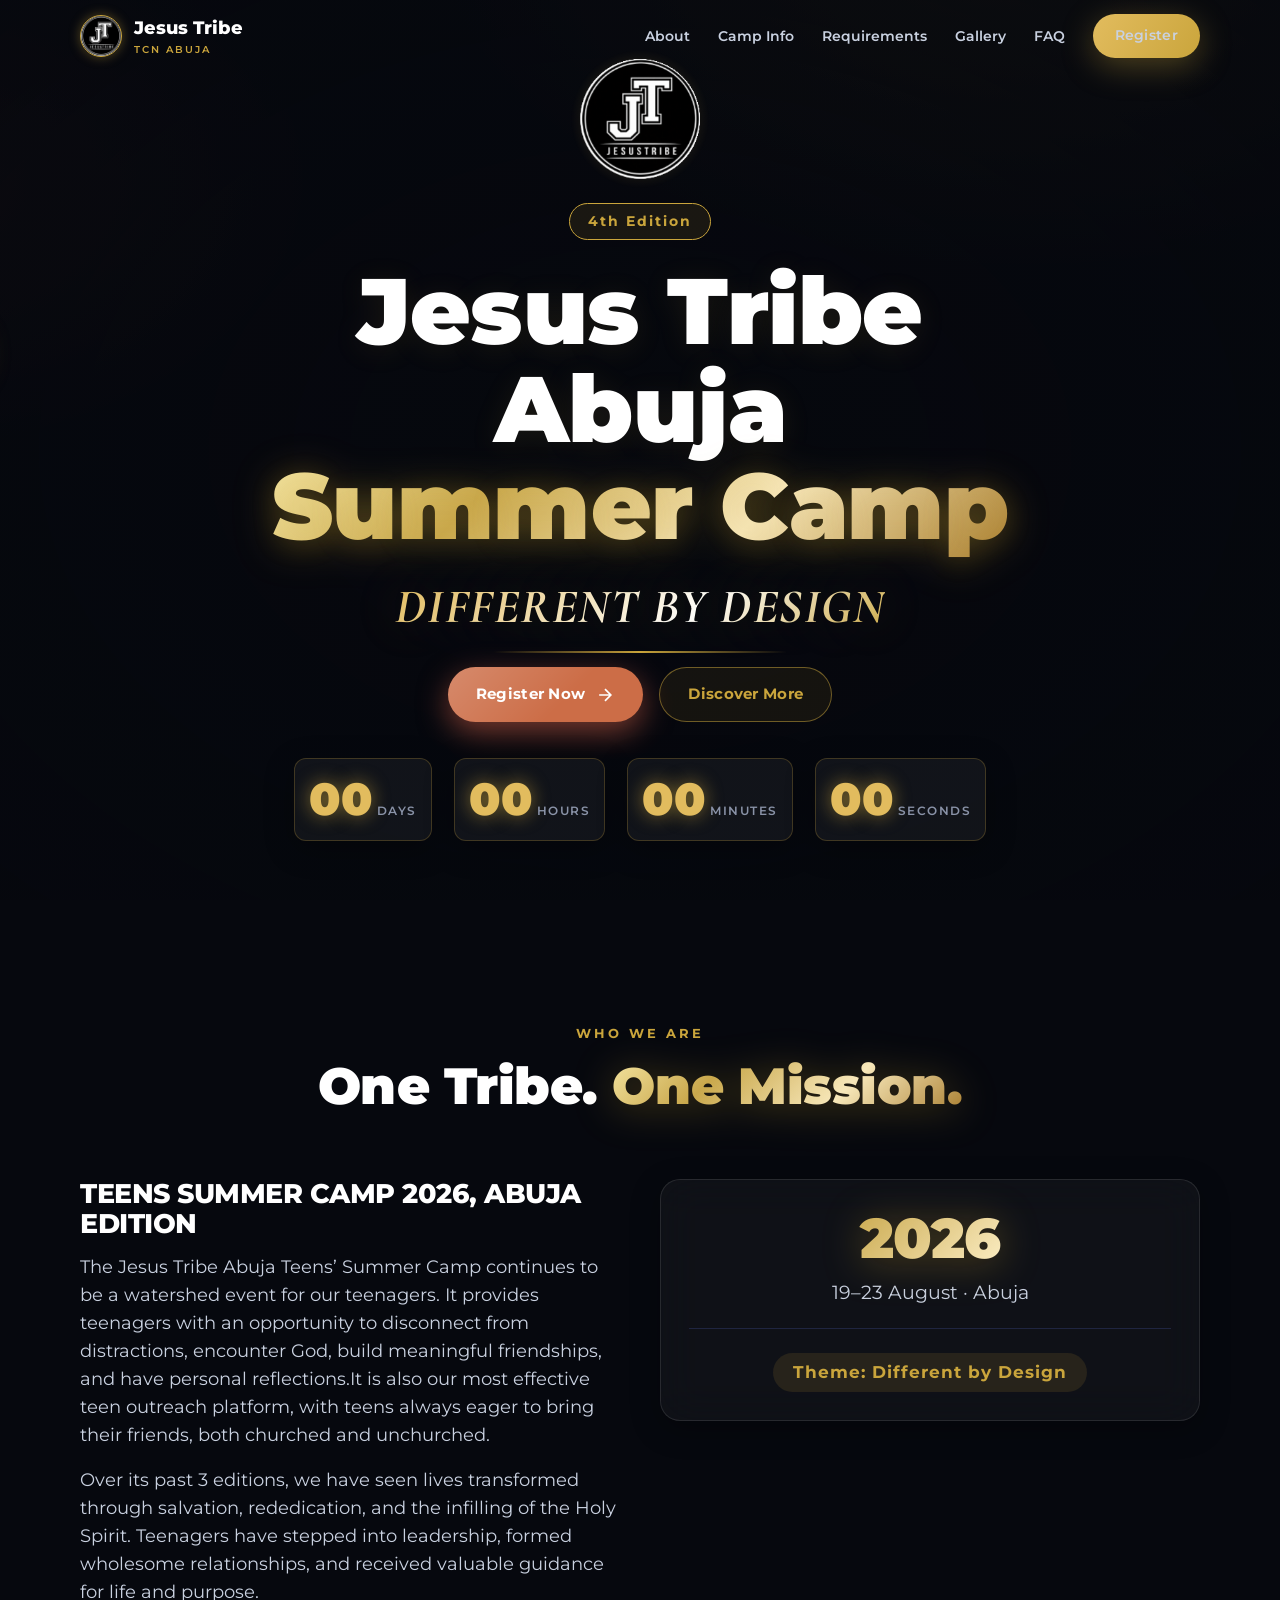
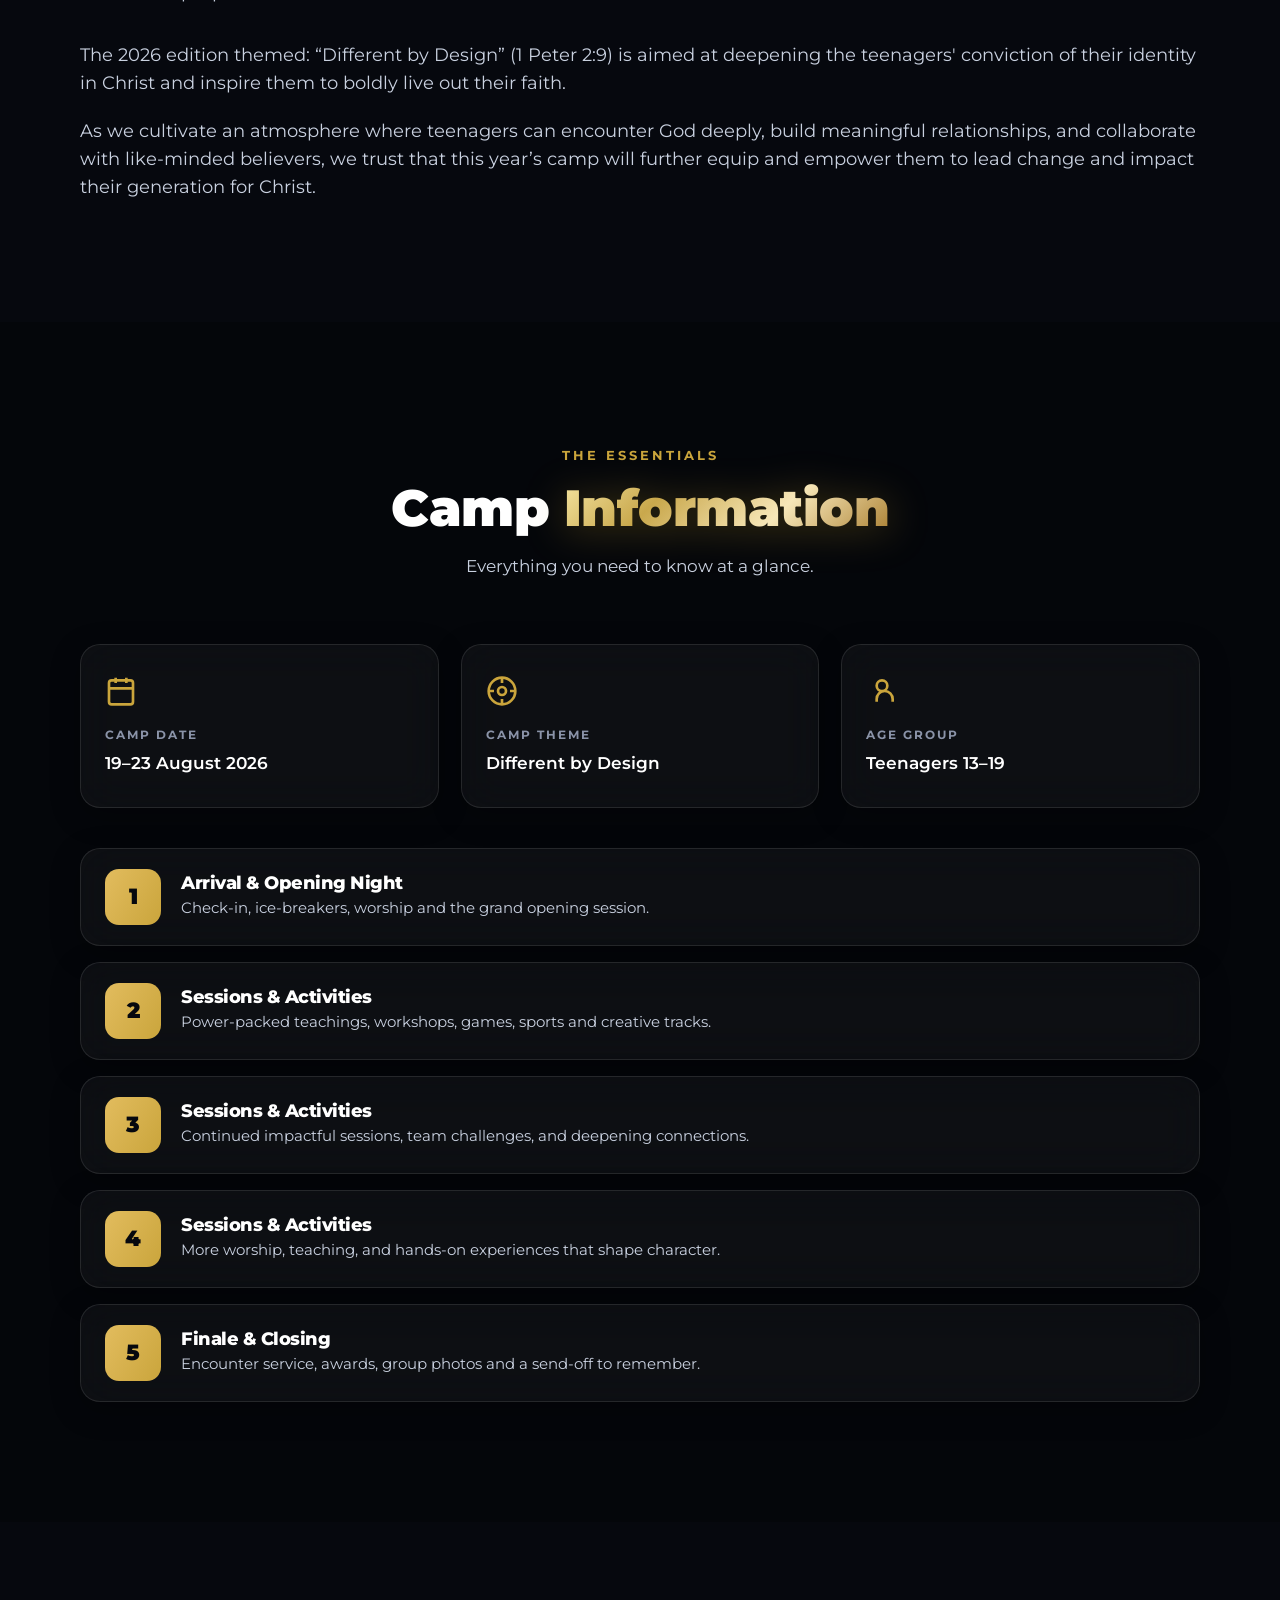
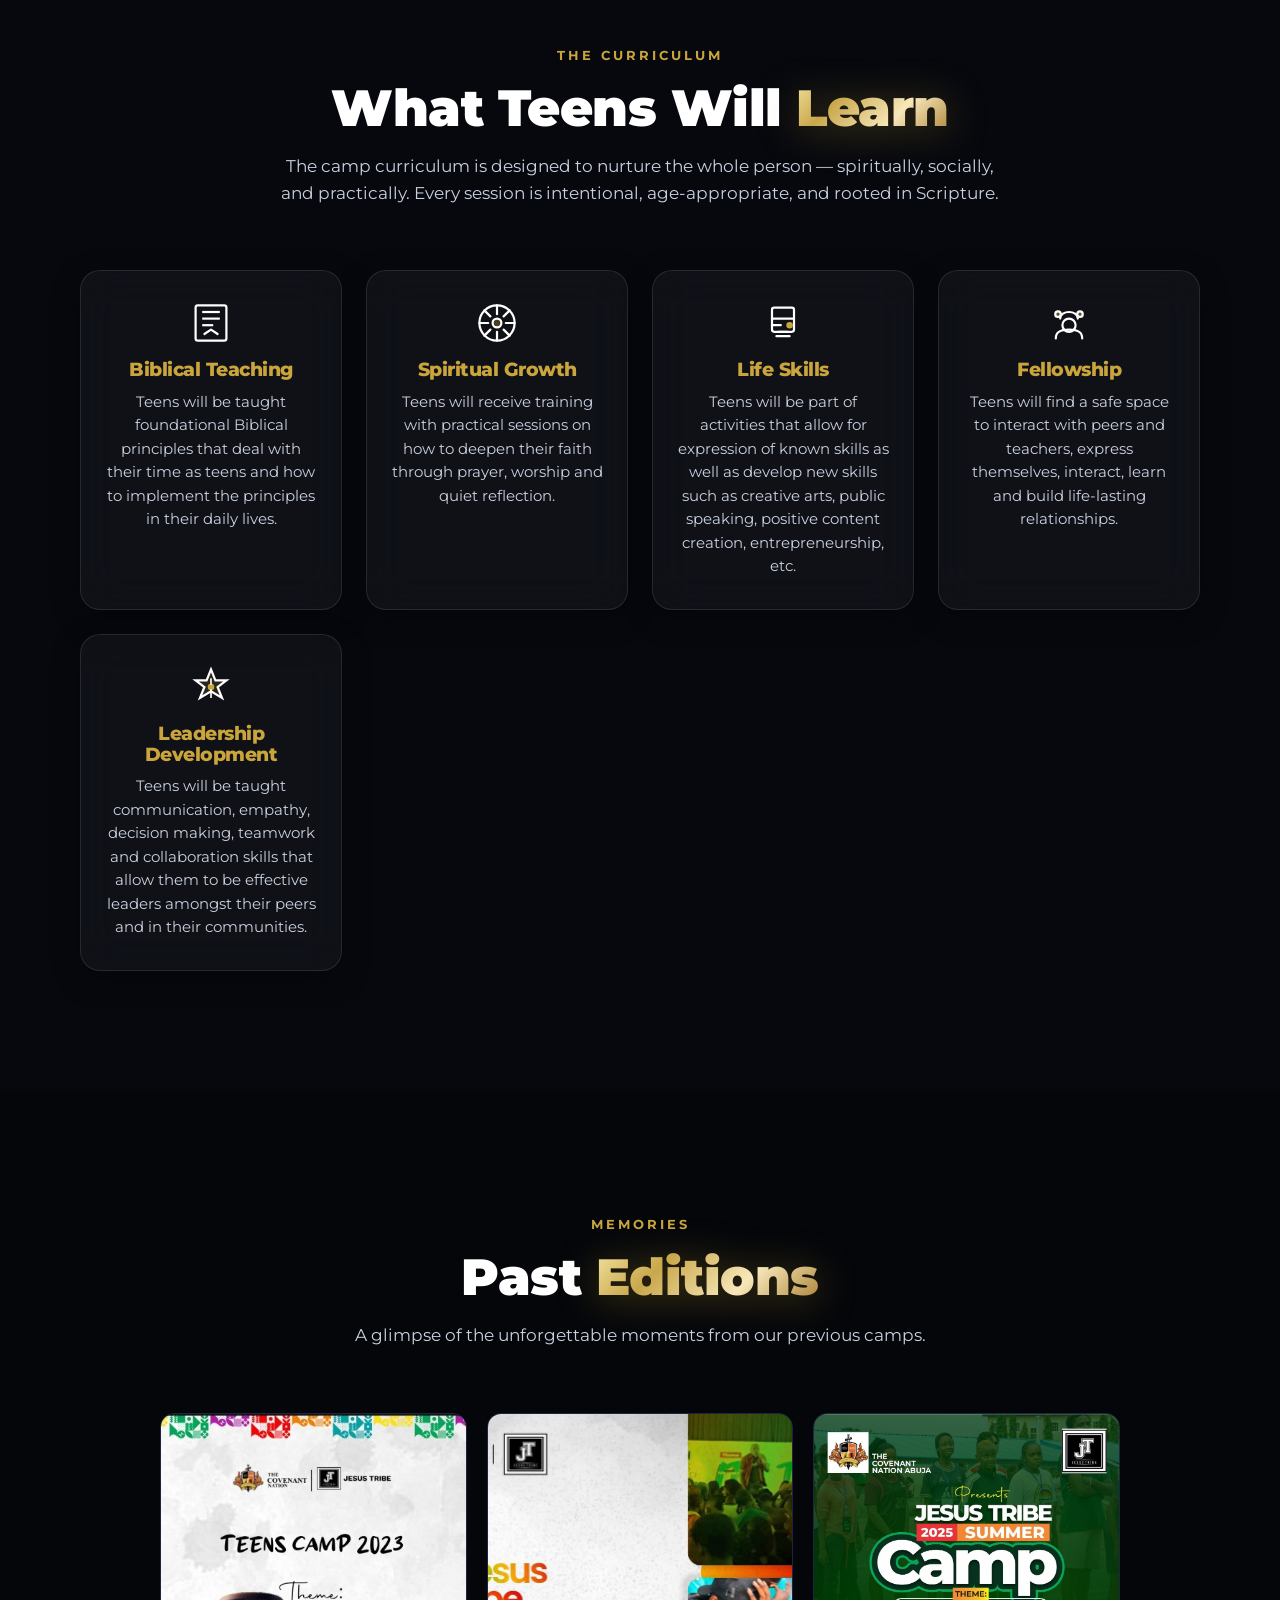
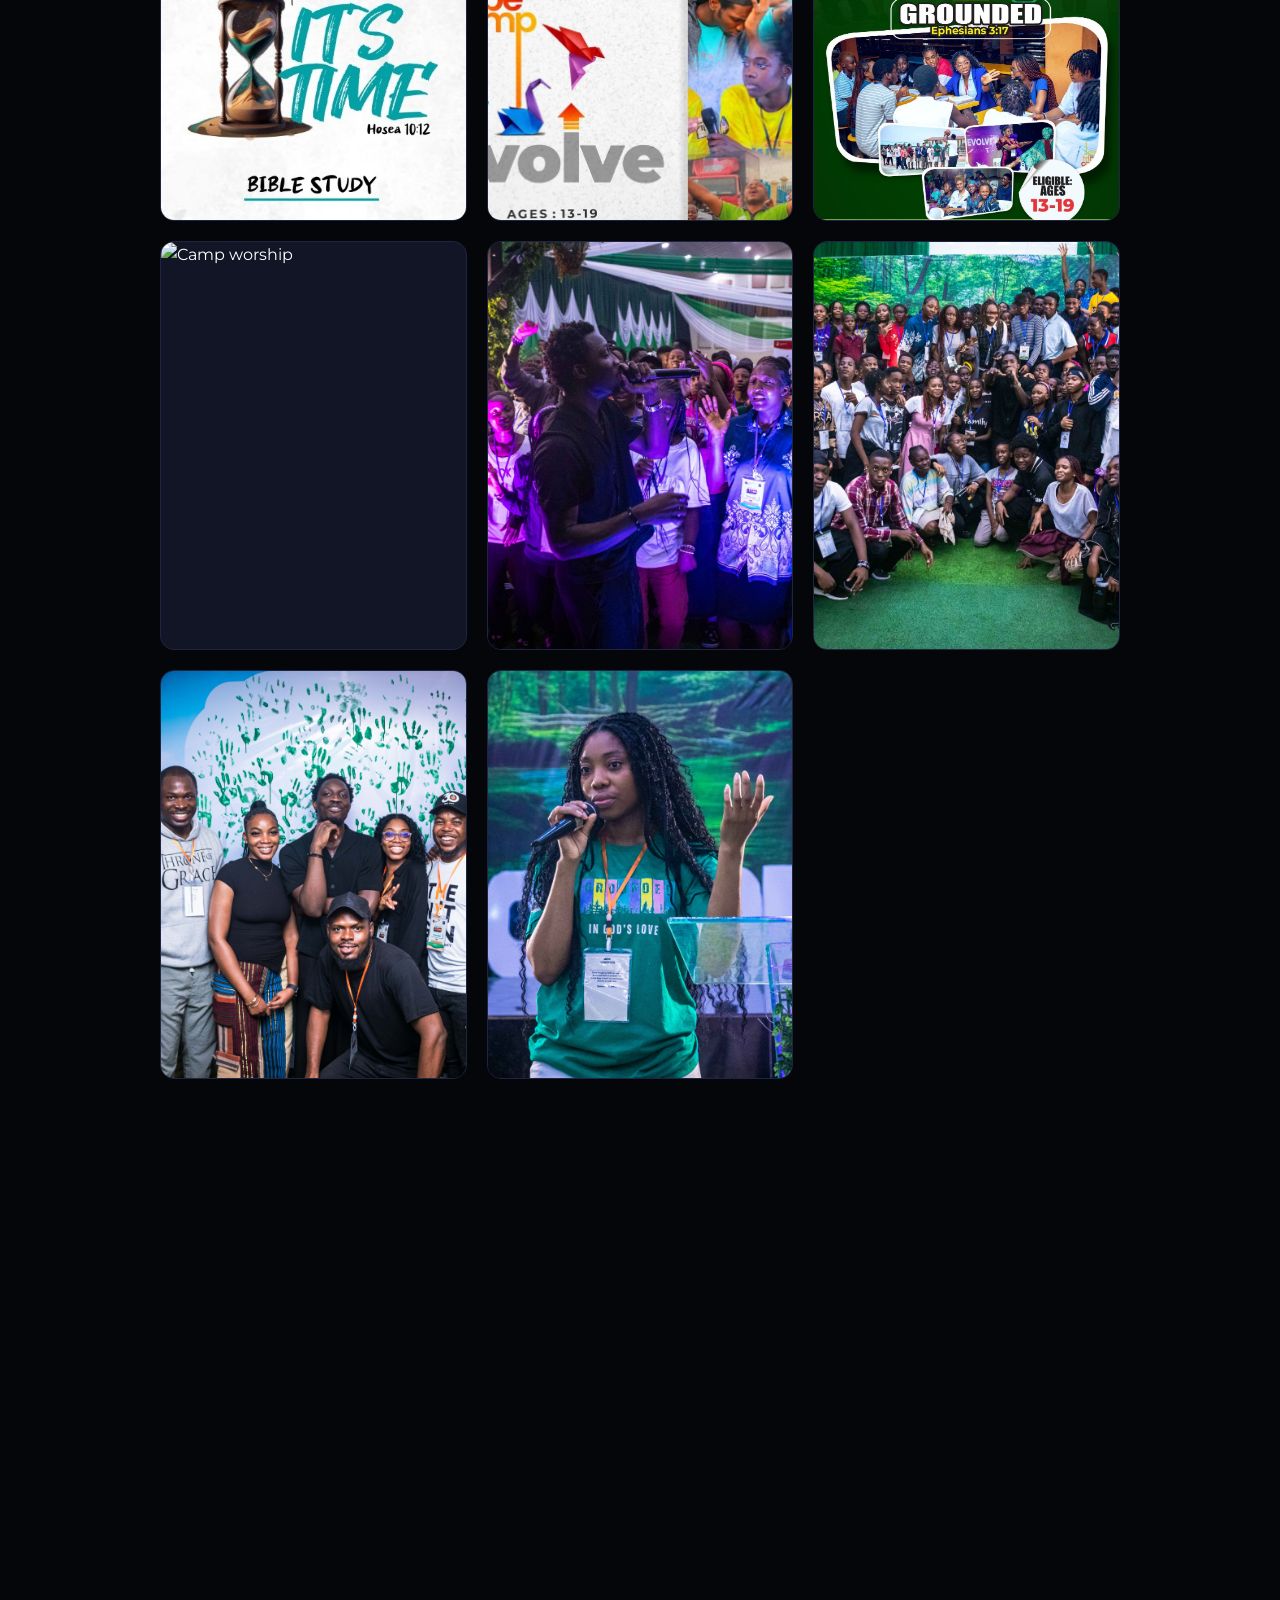
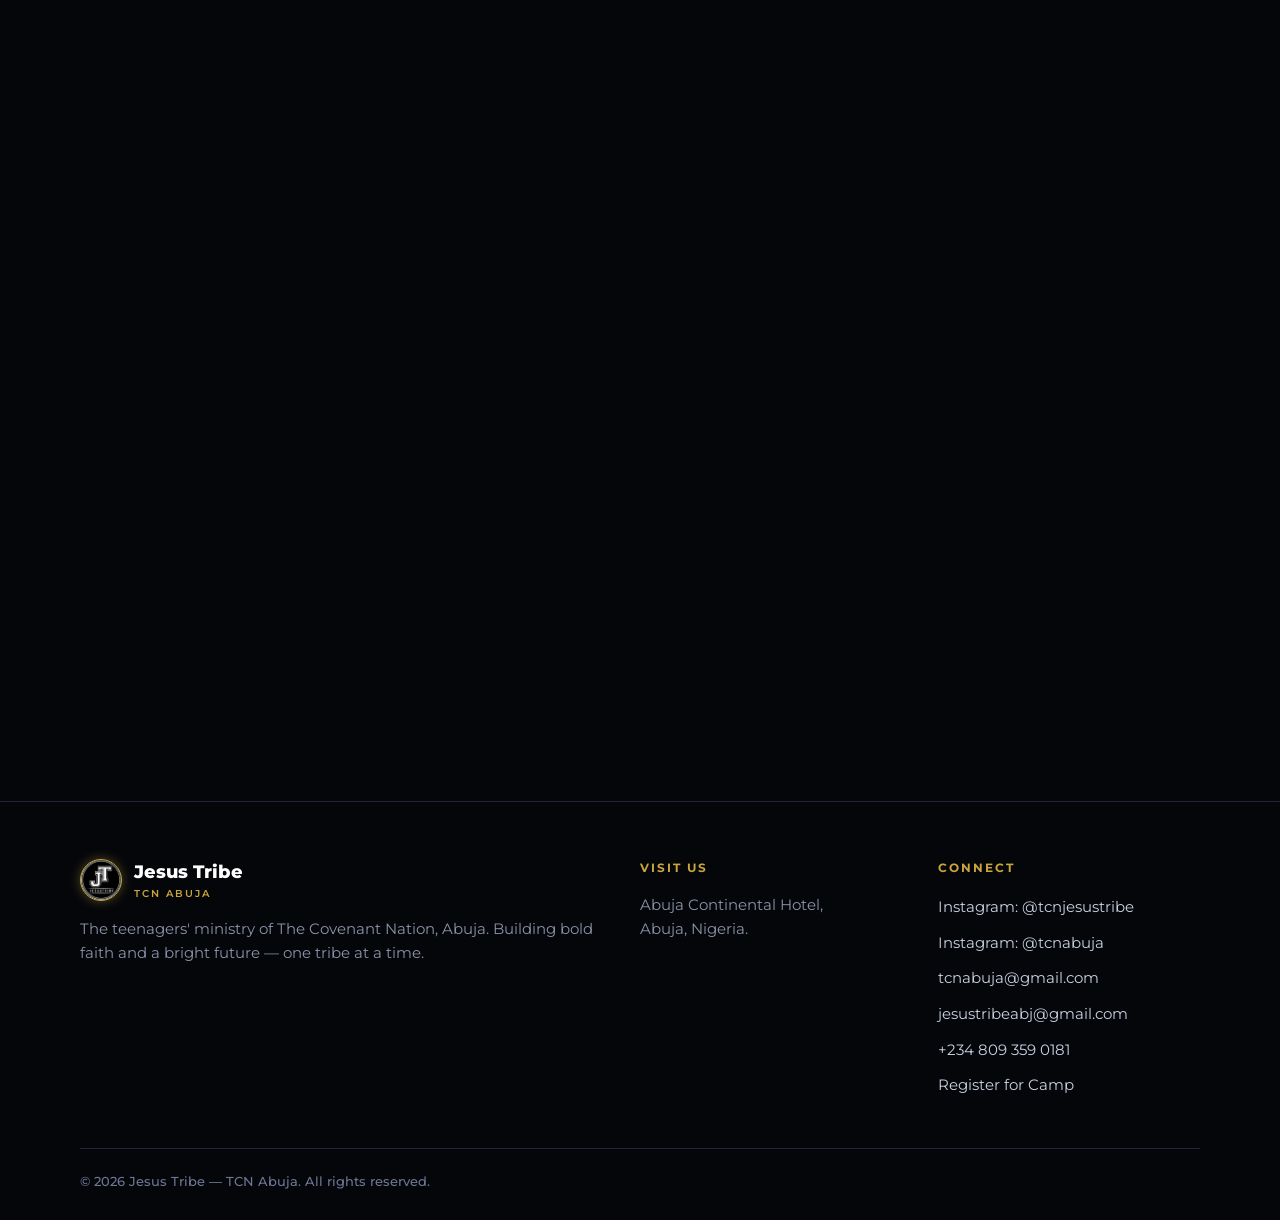
==== index.html @ 0341a4de "Update index.html" ====
<!DOCTYPE html>
<html lang="en">
<head>
    <meta charset="UTF-8" />
    <meta name="viewport" content="width=device-width, initial-scale=1.0" />
    <title>Jesus Tribe Abuja Summer Camp — 4th Edition | TCN Abuja</title>
    <meta name="description" content="The official teenagers' camp of The Covenant Nation (TCN) Abuja. 5 days. One Tribe. A lifetime of encounter. Register now!" />

    <meta property="og:title" content="Jesus Tribe Abuja Summer Camp — 4th Edition" />
    <meta property="og:description" content="The official teenagers' camp of TCN Abuja. Register now!" />
    <meta property="og:type" content="website" />
    
    <meta property="og:url" content="https://pixelnestudio25.github.io/JT-portal-regen/" />
    <meta property="og:image" content="jt.png" />
    <meta property="og:image:width" content="1200" />
    <meta property="og:image:height" content="1200" />
    <meta property="og:site_name" content="Jesus Tribe Camp — TCN Abuja" />

    <!-- Twitter Card (X/Twitter) -->
    <meta name="twitter:card" content="summary_large_image" />
    <meta name="twitter:title" content="Gallery — Jesus Tribe Abuja Summer Camp" />
    <meta name="twitter:description" content="Explore photo memories from Jesus Tribe Abuja Summer Camp — It's Time (2023), Evolve (2024), and Grounded (2025)." />
    <meta name="twitter:image" content="jt.png" />


    <!-- Favicon (JT monogram) -->
    <link rel="apple-touch-icon" sizes="180x180" href="icon.png">
    <link rel="icon" type="image/png" sizes="32x32" href="favicon-32x32.png">
    <link rel="icon" type="image/png" sizes="16x16" href="favicon-16x16.png">
    <link rel="manifest" href="site.webmanifest">  

    <link rel="preconnect" href="https://fonts.googleapis.com" />
    <link rel="preconnect" href="https://fonts.gstatic.com" crossorigin />
    <link href="https://fonts.googleapis.com/css2?family=Montserrat:wght@300;400;500;600;700;800;900&display=swap" rel="stylesheet" />
    <link href="https://fonts.googleapis.com/css2?family=Playfair+Display:ital,wght@0,700;0,900;1,700&display=swap" rel="stylesheet" />
    <link href="https://fonts.googleapis.com/css2?family=Cormorant+Garamond:ital,wght@0,500;0,600;0,700;1,700&display=swap" rel="stylesheet" />
    <link rel="stylesheet" href="style.css" />
    <script src="https://cdn.jsdelivr.net/npm/typed.js@2.0.12"></script>
</head>
<body class="preload">

    <div class="intro-overlay" id="introOverlay">
        <div class="intro-logo">
            <svg viewBox="0 0 140 140" class="intro-logo-svg">
                <circle cx="70" cy="70" r="66" fill="none" stroke="#CAA53C" stroke-width="4" />
                <text x="50%" y="55%" dominant-baseline="middle" text-anchor="middle"
                font-family="'Montserrat', sans-serif" font-weight="800" font-size="62" fill="#CAA53C">JT</text>
            </svg>
            <div class="intro-tagline-wrapper">
              <div class="intro-tagline-track">
                <p class="intro-tagline" id="introTagline"></p>
              </div>
            </div>
        </div>
    </div>

    <!-- ======== MOBILE MENU OVERLAY (slides from left) ======== -->
    <div class="mobile-menu-overlay" id="mobileMenuOverlay"></div>
    <nav class="mobile-menu" id="mobileMenu">
        <div class="mobile-menu-inner">
            <button class="mobile-close" id="mobileClose" aria-label="Close menu">
                <svg viewBox="0 0 24 24" width="28" height="28"><path d="M18 6L6 18M6 6l12 12" stroke="currentColor" stroke-width="2"/></svg>
            </button>
            <ul class="mobile-nav-links">
                <li><a href="#about">About</a></li>
                <li><a href="#info">Camp Info</a></li>
                <li><a href="requirements.html">Requirements</a></li>
                <li><a href="#gallery">Gallery</a></li>
                <li><a href="#faq">FAQ</a></li>
                <li><a href="https://docs.google.com/forms/d/1kpnIahSj8LwPsCqpc6NtySA5wL6x3ZLZyK99R5Oj99w/viewform?edit_requested=true" target="_blank" rel="noopener" class="btn btn-gold mobile-register-btn">Register Now</a></li>
            </ul>
        </div>
    </nav>

    <!-- ======== NAVBAR ======== -->
    <nav class="nav" id="nav">
        <div class="container nav-inner">
            <a href="#hero" class="nav-brand">
                <span class="nav-logo">
                  <img src="jt__icon.png" alt="Jesus Tribe" style="width:100%; height:100%; object-fit:contain;" onerror="this.style.display='none'; this.parentNode.innerHTML='<span class=\'logo-fallback\'>JT</span>';" />
                  <span class="logo-fallback" style="display:none;">JT</span>
                </span>
                <span class="nav-brand-text">
                    Jesus Tribe
                    <small>TCN ABUJA</small>
                </span>
            </a>

            <!-- Desktop links -->
            <ul class="nav-links">
                <li><a href="#about">About</a></li>
                <li><a href="#info">Camp Info</a></li>
                <li><a href="requirements.html">Requirements</a></li>
                <li><a href="#gallery">Gallery</a></li>
                <li><a href="#faq">FAQ</a></li>
                <li><a href="https://docs.google.com/forms/d/1kpnIahSj8LwPsCqpc6NtySA5wL6x3ZLZyK99R5Oj99w/viewform?edit_requested=true" target="_blank" rel="noopener" class="btn btn-gold nav-register">Register</a></li>
            </ul>

            <!-- Mobile hamburger -->
            <button class="nav-toggle" id="navToggle" aria-label="Open menu">
                <svg viewBox="0 0 24 24" width="28" height="28"><path d="M3 12h18M3 6h18M3 18h18" stroke="currentColor" stroke-width="2"/></svg>
            </button>
        </div>
    </nav>

    <!-- ======== HERO ======== -->
    <header class="hero" id="hero">
        <!-- Background image -->
        <div class="hero-bg">
            <img src="IMG_6537.jpg"
            alt="Camp background"
            class="hero-bg-img"
            onerror="this.style.display='none';" />
            <div class="hero-bg-overlay"></div>
        </div>

        <div class="hero-content">
            <div class="hero-logo">
              <img src="jt__icon.png" alt="Jesus Tribe Logo" style="width:100%; height:100%; object-fit:contain;" />
              <div class="hero-logo-glow"></div>
            </div>

            <span class="edition-badge">4th Edition</span>

            <h1>Jesus Tribe Abuja<br /><span class="text-gradient">Summer Camp</span></h1>

            <p class="hero-theme">Different by Design</p>

            <div class="hero-actions">
                <a href="https://docs.google.com/forms/d/1kpnIahSj8LwPsCqpc6NtySA5wL6x3ZLZyK99R5Oj99w/viewform?edit_requested=true" target="_blank" rel="noopener" class="btn btn-primary glow-effect">
                    Register Now
                    <svg viewBox="0 0 24 24" width="20" height="20"><path d="M5 12h14M12 5l7 7-7 7" stroke="currentColor" stroke-width="2" fill="none"/></svg>
                </a>
                <a href="#about" class="btn btn-ghost">Discover More</a>
            </div>

            <!-- Countdown with glow -->
            <div class="countdown" id="countdown" aria-label="Countdown to camp">
                <div class="cd-unit glass">
                    <span class="cd-num" id="cd-days">00</span>
                    <span class="cd-label">Days</span>
                </div>
                <div class="cd-unit glass">
                    <span class="cd-num" id="cd-hours">00</span>
                    <span class="cd-label">Hours</span>
                </div>
                <div class="cd-unit glass">
                    <span class="cd-num" id="cd-mins">00</span>
                    <span class="cd-label">Minutes</span>
                </div>
                <div class="cd-unit glass">
                    <span class="cd-num" id="cd-secs">00</span>
                    <span class="cd-label">Seconds</span>
                </div>
            </div>
        </div>
    </header>

    <!-- ======== ABOUT ======== -->
    <section class="section" id="about">
        <div class="container">
            <div class="section-head reveal">
                <span class="eyebrow">Who We Are</span>
                <h2>One Tribe. <span class="text-gradient">One Mission.</span></h2>
            </div>

            <div class="about-grid">
                <div class="about-text reveal">
                    <h3>TEENS SUMMER CAMP 2026, ABUJA EDITION</h3>
                    <p>The Jesus Tribe Abuja Teens’ Summer Camp continues to be a watershed event for our teenagers. It provides teenagers with an opportunity to disconnect from distractions, encounter God, build meaningful friendships, and have personal reflections.It is also our most effective teen outreach platform, with teens always eager to bring their friends, both churched and unchurched.</p>
                    <p>Over its past 3 editions, we have seen lives transformed through salvation, rededication, and the infilling of the Holy Spirit. Teenagers have stepped into leadership, formed wholesome relationships, and received valuable guidance for life and purpose.</p>
                </div>
      
                <div class="about-visual reveal">
                    <div class="glass" style="padding:28px; text-align:center;">
                        <h3 class="text-gradient" style="font-size:3.5rem; font-weight:900">2026</h3>
                        <p style="color:var(--text-soft); font-size:1.2rem; margin-top:8px;">19–23 August · Abuja</p>
                        <div style="margin-top:20px; padding-top:24px; border-top:1px solid var(--line);">
                            <span style="display:inline-block; background:rgba(202,165,60,0.12); color:var(--gold); padding:6px 20px; border-radius:100px; font-weight:700; font-size:1.05rem; letter-spacing:1px;">Theme: Different by Design</span>
                        </div>
                    </div>
                </div>
            </div>
            <div class="about-text2 reveal">
              <p>The  2026 edition themed: “Different by Design” (1 Peter 2:9) is aimed at deepening the teenagers' conviction of their identity in Christ and inspire them to boldly live out their faith.</p>
              <p>As we cultivate an atmosphere where teenagers can encounter God deeply, build meaningful relationships, and collaborate with like-minded believers, we trust that this year’s camp will further equip and empower them to lead change and impact their generation for Christ.</p>
            </div>
        </div>
    </section>

    <!-- ======== CAMP INFO ======== -->
    <section class="section" id="info" style="background:var(--bg-900);">
        <div class="container">
            <div class="section-head reveal">
                <span class="eyebrow">The Essentials</span>
                <h2>Camp <span class="text-gradient">Information</span></h2>
                <p>Everything you need to know at a glance.</p>
            </div>

            <div class="cards-grid">
                <!-- Calendar icon -->
                <div class="info-card glass reveal">
                    <svg viewBox="0 0 24 24" width="32" height="32" stroke="#CAA53C" fill="none"><rect x="3" y="4" width="18" height="18" rx="2" stroke-width="2"/><path d="M3 10h18M8 2v4M16 2v4" stroke-width="2"/></svg>
                    <h4>Camp Date</h4>
                    <p>19–23 August 2026</p>
                </div>
                <!-- Target -->
                <div class="info-card glass reveal">
                    <svg viewBox="0 0 24 24" width="32" height="32" stroke="#CAA53C" fill="none"><circle cx="12" cy="12" r="10" stroke-width="2"/><circle cx="12" cy="12" r="3" stroke-width="2"/><path d="M12 2v4m0 12v4M2 12h4m12 0h4" stroke-width="2"/></svg>
                    <h4>Camp Theme</h4>
                    <p>Different by Design</p>
                </div>
                <!-- Age group -->
                <div class="info-card glass reveal">
                    <svg viewBox="0 0 24 24" width="32" height="32" stroke="#CAA53C" fill="none"><path d="M12 12a4 4 0 100-8 4 4 0 000 8z" stroke-width="2"/><path d="M20 20v-2a6 6 0 00-12 0v2" stroke-width="2"/></svg>
                    <h4>Age Group</h4>
                    <p>Teenagers 13–19</p>
                </div>
            </div>

            <!-- Day schedule -->
            <div class="schedule">
                <div class="sched-day glass reveal">
                    <div class="day-num">1</div>
                    <div class="day-body">
                        <h4>Arrival &amp; Opening Night</h4>
                        <p>Check‑in, ice‑breakers, worship and the grand opening session.</p>
                    </div>
                </div>
                <div class="sched-day glass reveal">
                    <div class="day-num">2</div>
                    <div class="day-body">
                        <h4>Sessions &amp; Activities</h4>
                        <p>Power‑packed teachings, workshops, games, sports and creative tracks.</p>
                    </div>
                </div>
                <div class="sched-day glass reveal">
                    <div class="day-num">3</div>
                    <div class="day-body">
                        <h4>Sessions &amp; Activities</h4>
                        <p>Continued impactful sessions, team challenges, and deepening connections.</p>
                    </div>
                </div>
                <div class="sched-day glass reveal">
                    <div class="day-num">4</div>
                    <div class="day-body">
                        <h4>Sessions &amp; Activities</h4>
                        <p>More worship, teaching, and hands-on experiences that shape character.</p>
                    </div>
                </div>
                <div class="sched-day glass reveal">
                    <div class="day-num">5</div>
                    <div class="day-body">
                        <h4>Finale &amp; Closing</h4>
                        <p>Encounter service, awards, group photos and a send‑off to remember.</p>
                    </div>
                </div>
            </div>
        </div>
    </section>
    <!-- ======== CURRICULUM: WHAT TEENS WILL LEARN ======== -->
    <section class="section" id="curriculum" style="background:var(--bg-deep);">
      <div class="container">
        <div class="section-head reveal">
          <span class="eyebrow">The Curriculum</span>
          <h2>What Teens Will <span class="text-gradient">Learn</span></h2>
          <p>The camp curriculum is designed to nurture the whole person — spiritually, socially, and practically. Every session is intentional, age-appropriate, and rooted in Scripture.</p>
        </div>

        <div class="curriculum-grid" style="display:grid; grid-template-columns:repeat(auto-fit, minmax(210px, 1fr)); gap:24px; margin-top:20px;">
          
          <!-- 1. Biblical Teaching -->
          <div class="glass reveal" style="padding:30px 24px; text-align:center; transition: transform 0.3s ease, box-shadow 0.3s ease;" onmouseenter="this.style.transform='translateY(-8px)'; this.style.boxShadow='0 20px 40px rgba(202,165,60,0.2)';" onmouseleave="this.style.transform='translateY(0)'; this.style.boxShadow='none';">
            <div style="margin-bottom:14px; display:flex; justify-content:center;">
              <svg viewBox="0 0 40 40" width="44" height="44" stroke="#CAA53C" fill="none" stroke-width="2">
                <rect x="6" y="4" width="28" height="32" rx="2" stroke="currentColor"/>
                <line x1="12" y1="10" x2="28" y2="10" stroke="currentColor"/>
                <line x1="12" y1="16" x2="28" y2="16" stroke="currentColor"/>
                <line x1="12" y1="22" x2="22" y2="22" stroke="currentColor"/>
                <path d="M14 30 L20 26 L26 30" stroke="currentColor" stroke-linecap="round" stroke-linejoin="round"/>
              </svg>
            </div>
            <h4 style="font-size:1.2rem; margin-bottom:10px; color:var(--gold);">Biblical Teaching</h4>
            <p style="color:var(--text-soft); font-size:0.92rem; font-weight:400; line-height:1.6;">Teens will be taught foundational Biblical principles that deal with their time as teens and how to implement the principles in their daily lives.</p>
          </div>

          <!-- 2. Spiritual Growth -->
          <div class="glass reveal" style="padding:30px 24px; text-align:center; transition: transform 0.3s ease, box-shadow 0.3s ease;" onmouseenter="this.style.transform='translateY(-8px)'; this.style.boxShadow='0 20px 40px rgba(202,165,60,0.2)';" onmouseleave="this.style.transform='translateY(0)'; this.style.boxShadow='none';">
            <div style="margin-bottom:14px; display:flex; justify-content:center;">
              <svg viewBox="0 0 40 40" width="44" height="44" stroke="#CAA53C" fill="none" stroke-width="2">
                <circle cx="20" cy="20" r="16" stroke="currentColor"/>
                <path d="M20 4 L20 12" stroke="currentColor" stroke-linecap="round"/>
                <path d="M20 28 L20 36" stroke="currentColor" stroke-linecap="round"/>
                <path d="M4 20 L12 20" stroke="currentColor" stroke-linecap="round"/>
                <path d="M28 20 L36 20" stroke="currentColor" stroke-linecap="round"/>
                <path d="M8.5 8.5 L14 14" stroke="currentColor" stroke-linecap="round"/>
                <path d="M26 26 L31.5 31.5" stroke="currentColor" stroke-linecap="round"/>
                <path d="M8.5 31.5 L14 26" stroke="currentColor" stroke-linecap="round"/>
                <path d="M26 14 L31.5 8.5" stroke="currentColor" stroke-linecap="round"/>
                <circle cx="20" cy="20" r="4" fill="#CAA53C" fill-opacity="0.3" stroke="currentColor"/>
              </svg>
            </div>
            <h4 style="font-size:1.2rem; margin-bottom:10px; color:var(--gold);">Spiritual Growth</h4>
            <p style="color:var(--text-soft); font-size:0.92rem; font-weight:400; line-height:1.6;">Teens will receive training with practical sessions on how to deepen their faith through prayer, worship and quiet reflection.</p>
          </div>

          <!-- 3. Life Skills -->
          <div class="glass reveal" style="padding:30px 24px; text-align:center; transition: transform 0.3s ease, box-shadow 0.3s ease;" onmouseenter="this.style.transform='translateY(-8px)'; this.style.boxShadow='0 20px 40px rgba(202,165,60,0.2)';" onmouseleave="this.style.transform='translateY(0)'; this.style.boxShadow='none';">
            <div style="margin-bottom:14px; display:flex; justify-content:center;">
              <svg viewBox="0 0 40 40" width="44" height="44" stroke="#CAA53C" fill="none" stroke-width="2">
                <path d="M16 28 L24 28" stroke="currentColor" stroke-linecap="round"/>
                <path d="M14 32 L26 32" stroke="currentColor" stroke-linecap="round"/>
                <rect x="10" y="6" width="20" height="22" rx="2" stroke="currentColor"/>
                <path d="M10 16 L30 16" stroke="currentColor" stroke-linecap="round"/>
                <path d="M10 22 L18 22" stroke="currentColor" stroke-linecap="round"/>
                <circle cx="26" cy="22" r="2" fill="#CAA53C"/>
              </svg>
            </div>
            <h4 style="font-size:1.2rem; margin-bottom:10px; color:var(--gold);">Life Skills</h4>
            <p style="color:var(--text-soft); font-size:0.92rem; font-weight:400; line-height:1.6;">Teens will be part of activities that allow for expression of known skills as well as develop new skills such as creative arts, public speaking, positive content creation, entrepreneurship, etc.</p>
          </div>

          <!-- 4. Fellowship -->
          <div class="glass reveal" style="padding:30px 24px; text-align:center; transition: transform 0.3s ease, box-shadow 0.3s ease;" onmouseenter="this.style.transform='translateY(-8px)'; this.style.boxShadow='0 20px 40px rgba(202,165,60,0.2)';" onmouseleave="this.style.transform='translateY(0)'; this.style.boxShadow='none';">
            <div style="margin-bottom:14px; display:flex; justify-content:center;">
              <svg viewBox="0 0 40 40" width="44" height="44" stroke="#CAA53C" fill="none" stroke-width="2">
                <path d="M12 16 C12 12 16 10 20 10 C24 10 28 12 28 16" stroke="currentColor" stroke-linecap="round"/>
                <circle cx="20" cy="22" r="6" stroke="currentColor"/>
                <path d="M8 34 C8 28 12 26 20 26 C28 26 32 28 32 34" stroke="currentColor" stroke-linecap="round"/>
                <circle cx="10" cy="12" r="2.5" fill="#CAA53C" fill-opacity="0.4" stroke="currentColor"/>
                <circle cx="30" cy="12" r="2.5" fill="#CAA53C" fill-opacity="0.4" stroke="currentColor"/>
              </svg>
            </div>
            <h4 style="font-size:1.2rem; margin-bottom:10px; color:var(--gold);">Fellowship</h4>
            <p style="color:var(--text-soft); font-size:0.92rem; font-weight:400; line-height:1.6;">Teens will find a safe space to interact with peers and teachers, express themselves, interact, learn and build life-lasting relationships.</p>
          </div>

          <!-- 5. Leadership Development -->
          <div class="glass reveal" style="padding:30px 24px; text-align:center; transition: transform 0.3s ease, box-shadow 0.3s ease;" onmouseenter="this.style.transform='translateY(-8px)'; this.style.boxShadow='0 20px 40px rgba(202,165,60,0.2)';" onmouseleave="this.style.transform='translateY(0)'; this.style.boxShadow='none';">
            <div style="margin-bottom:14px; display:flex; justify-content:center;">
              <svg viewBox="0 0 40 40" width="44" height="44" stroke="#CAA53C" fill="none" stroke-width="2">
                <path d="M20 4 L24 14 L34 14 L26 20 L30 30 L20 24 L10 30 L14 20 L6 14 L16 14 L20 4Z" stroke="currentColor" fill="#CAA53C" fill-opacity="0.15"/>
                <circle cx="20" cy="20" r="2" fill="#CAA53C"/>
                <line x1="20" y1="12" x2="20" y2="18" stroke="currentColor" stroke-width="1.5"/>
                <line x1="20" y1="22" x2="20" y2="30" stroke="currentColor" stroke-width="1.5"/>
              </svg>
            </div>
            <h4 style="font-size:1.2rem; margin-bottom:10px; color:var(--gold);">Leadership Development</h4>
            <p style="color:var(--text-soft); font-size:0.92rem; font-weight:400; line-height:1.6;">Teens will be taught communication, empathy, decision making, teamwork and collaboration skills that allow them to be effective leaders amongst their peers and in their communities.</p>
          </div>

        </div>
      </div>
    </section>

    <!-- ======== GALLERY PREVIEW ======== -->
    <section class="section" id="gallery" style="background:var(--bg-900);">
      <div class="container">
        <div class="section-head reveal">
          <span class="eyebrow">Memories</span>
          <h2>Past <span class="text-gradient">Editions</span></h2>
          <p>A glimpse of the unforgettable moments from our previous camps.</p>
        </div>

        <!-- Preview Grid -->
        <div class="gallery-preview reveal">
          <div class="preview-item">
            <img src="IMG-20260629-WA0003.jpg" alt="Camp worship 2023" style="width:100%; height:100%; object-fit:cover;" />
          </div>
          <div class="preview-item">
            <img src="IMG-20260629-WA0004.jpg" alt="Camp Flyer 2024" style="width:100%; height:100%; object-fit:cover;" />
          </div>
          <div class="preview-item">
            <img src="IMG-20260629-WA0005.jpg" alt="Camp Flyer 2025" style="width:100%; height:100%; object-fit:cover;" />
          </div>
          <div class="preview-item">
            <img src="IMG_6537.jpg" alt="Camp worship" />
          </div>
          <!-- Grounded, 2025 preview images -->
          <div class="preview-item">
            <img src="IMG_5872.jpg" alt="Worship moments" />
          </div>
          <div class="preview-item">
            <img src="IMG_5900.jpg" alt="Camp activities" />
          </div>
          <div class="preview-item">
            <img src="IMG_5908.jpg" alt="Teaching session" />
          </div>
          <div class="preview-item">
            <img src="IMG_6343.jpg" alt="Outdoor activities" />
          </div>
        </div>

        <!-- CTA Button -->
        <div class="reveal" style="text-align:center;">
          <a href="gallery.html" class="btn btn-gold" style="padding:16px 48px; font-size:1.05rem;">
            View Full Gallery →
          </a>
        </div>
      </div>
    </section>

    <!-- Lightbox -->
    <div class="lightbox" id="lightbox" role="dialog" aria-modal="true" aria-label="Photo viewer">
        <div class="lightbox-content">
            <button class="lightbox-close" id="lightboxClose" aria-label="Close">
                <svg viewBox="0 0 24 24" width="32" height="32"><path d="M18 6L6 18M6 6l12 12" stroke="currentColor" stroke-width="2"/></svg>
            </button>
            <img id="lightboxImg" alt="" style="display:none;" />
            <div class="lightbox-placeholder" id="lightboxLabel">Photo</div>
        </div>
    </div>

    <!-- ======== FAQ ======== -->
    <section class="section" id="faq" style="background:var(--bg-900);">
        <div class="container">
            <div class="section-head reveal">
                <span class="eyebrow">Got Questions?</span>
                <h2>Frequently Asked <span class="text-gradient">Questions</span></h2>
            </div>
            <div class="faq-list reveal" id="faqList">
                <!-- Generated by JS -->
            </div>
        </div>
    </section>

    <!-- ======== FOOTER ======== -->
    <footer class="footer">
        <div class="container">
            <div class="footer-grid">
                <div>
                    <div class="footer-brand">
                        <span class="nav-logo">
                            <img src="jt__icon.png" alt="Jesus Tribe" onerror="this.style.display='none'; this.parentNode.innerHTML='<span class=\'logo-fallback\'>JT</span>';" />
                        </span>
                        <span class="nav-brand-text" style="font-family:'Montserrat', sans-serif; font-weight:800;">
                            Jesus Tribe<small style="color:var(--gold);">TCN ABUJA</small>
                        </span>
                    </div>
                    <p>The teenagers' ministry of The Covenant Nation, Abuja. Building bold faith and a bright future — one tribe at a time.</p>
                </div>
                <div>
                    <h5>Visit Us</h5>
                    <p>Abuja Continental Hotel,<br />Abuja, Nigeria.</p>
                </div>
                <div>
                    <h5>Connect</h5>
                    <ul>
                        <li><a href="https://instagram.com/tcnjesustribe" target="_blank" rel="noopener">Instagram: @tcnjesustribe</a></li>
                        <li><a href="https://instagram.com/tcnabuja" target="_blank" rel="noopener">Instagram: @tcnabuja</a></li>
                        <li><a href="mailto:tcnabuja@gmail.com">tcnabuja@gmail.com</a></li>
                        <li><a href="mailto:jesustribeabj@gmail.com">jesustribeabj@gmail.com</a></li>
                        <li><a href="tel:+2348093590181">+234 809 359 0181</a></li>
                        <li><a href="https://docs.google.com/forms/d/1kpnIahSj8LwPsCqpc6NtySA5wL6x3ZLZyK99R5Oj99w/viewform?edit_requested=true" target="_blank" rel="noopener">Register for Camp</a></li>
                    </ul>
                </div>
            </div>
            <div class="footer-bottom">
                <small>© <span id="year">2025</span> Jesus Tribe — TCN Abuja. All rights reserved.</small>
            </div>
        </div>
    </footer>

    <!-- Mobile floating CTA -->
    <a href="https://docs.google.com/forms/d/1kpnIahSj8LwPsCqpc6NtySA5wL6x3ZLZyK99R5Oj99w/viewform?edit_requested=true" target="_blank" rel="noopener" class="mobile-cta" id="mobileCta">
        Register Now
        <svg viewBox="0 0 24 24" width="20" height="20"><path d="M5 12h14M12 5l7 7-7 7" stroke="currentColor" stroke-width="2" fill="none"/></svg>
    </a>

    <div class="toast-wrap" id="toastWrap" aria-live="polite"></div>

    <script src="app.js"></script>
</body>
</html>
---- style.css ----
/* ============================================================================
   JESUS TRIBE ABUJA SUMMER CAMP — EDITION 4
   Premium Stylesheet — Montserrat only, rich glows, animations
   ========================================================================== */

/* ---- DESIGN TOKENS ---- */
:root {
  --bg-deep:    #06080E;
  --bg-900:     #04060A;
  --bg-800:     #0A0D17;
  --bg-700:     #111526;
  --bg-600:     #181D33;
  --line:       #1F2540;

  --gold:       #CAA53C;
  --gold-bright:#E2BC5E;
  --cta:        #cc6d47;
  --cta-hover:  #ffd969;

  --text:       #FFFFFF;
  --text-soft:  #C9D1E0;
  --text-muted: #8A93A8;
  --text-faint: #6B7793;

  --glass-bg:     rgba(255,255,255,0.04);
  --glass-border: rgba(255,255,255,0.10);
  --glass-blur:   20px;
  --shadow-gold:  0 8px 32px rgba(202,165,60,0.35);
  --shadow-cta:   0 10px 30px rgba(232,106,77,0.5);

  --radius:     20px;
  --radius-sm:  14px;
  --ease:       cubic-bezier(0.23, 1, 0.32, 1);
  --t-fast:     0.2s;
  --t:          0.35s;

  --font-body:  'Montserrat', sans-serif;
}

* { box-sizing: border-box; margin:0; padding:0; }
html { scroll-behavior: smooth; -webkit-text-size-adjust: 100%; }

body {
  font-family: var(--font-body);
  background: var(--bg-deep);
  color: var(--text);
  line-height: 1.6;
  overflow-x: hidden;
  min-height: 100vh;
  -webkit-font-smoothing: antialiased;
}

body::before {
  content: "";
  position: fixed; inset: 0; z-index: -2;
  background:
    radial-gradient(1000px 600px at 80% -10%, rgba(202,165,60,0.12), transparent 60%),
    radial-gradient(800px 500px at -10% 20%, rgba(232,106,77,0.09), transparent 55%),
    var(--bg-deep);
}

img { max-width:100%; display:block; }
a { color:inherit; text-decoration:none; }
button { font-family:inherit; cursor:pointer; border:none; background:none; }
ul { list-style:none; }

/* ---- TYPOGRAPHY ---- */
h1,h2,h3,h4 {
  font-weight: 800;
  line-height: 1.1;
  letter-spacing: -0.5px;
  color: var(--text);
}

.container {
  width: 100%;
  max-width: 1200px;
  margin-inline: auto;
  padding-inline: clamp(16px, 4vw, 40px);
}
.section {
  padding-block: clamp(64px, 10vw, 120px);
  position: relative;
}
.section-head {
  text-align: center;
  max-width: 720px;
  margin: 0 auto clamp(36px, 6vw, 64px);
}
.eyebrow {
  display: inline-block;
  font-weight: 700;
  font-size: 0.8rem;
  letter-spacing: 3px;
  text-transform: uppercase;
  color: var(--gold);
  margin-bottom: 14px;
}
.section-head h2 {
  font-size: clamp(2rem, 5vw, 3.2rem);
  font-weight: 900;
}
.section-head p {
  color: var(--text-soft);
  margin-top: 16px;
  font-size: 1.05rem;
  font-weight: 400;
}

.text-gradient {
  background: linear-gradient(135deg,
    #F5E6A3 0%,      /* bright champagne reflection */
    #C9A84C 30%,     /* mid‑gold body */
    #F7E7B9 65%,     /* hot‑spot highlight */
    #A87D2E 100%     /* deep bronze shadow – adds weight */
  );
  -webkit-background-clip: text;
  background-clip: text;
  color: transparent;

  /* Optional: add a subtle outer glow for extra "quality" */
  filter: drop-shadow(0 4px 20px rgba(197, 155, 39, 0.38));
}

/* ---- BUTTONS & GLOW EFFECTS ---- */
.btn {
  display: inline-flex;
  align-items: center;
  justify-content: center;
  gap: 10px;
  padding: 14px 28px;
  border-radius: 100px;
  font-weight: 700;
  font-size: 0.95rem;
  letter-spacing: 0.3px;
  transition: transform var(--t-fast) var(--ease), box-shadow var(--t), background var(--t);
  white-space: nowrap;
}
.btn:active { transform: scale(0.97); }

.btn-primary {
  background: var(--cta);
  color: #fff;
  box-shadow: var(--shadow-cta);
  position: relative;
  overflow: hidden;
}
.btn-primary::after {
  content: '';
  position: absolute;
  inset: 0;
  background: linear-gradient(135deg, rgba(255,255,255,0.2) 0%, transparent 60%);
  pointer-events: none;
}
.btn-primary:hover {
  transform: translateY(-3px);
  box-shadow: 0 20px 45px rgba(255, 211, 92, 0.86);
}
.glow-effect {
  animation: glowPulse 2s infinite alternate;
}

.btn-gold {
  background: linear-gradient(120deg, var(--gold-bright), var(--gold));
  color: var(--bg-deep);
  box-shadow: var(--shadow-gold);
}
.btn-gold:hover {
  transform: translateY(-3px);
  box-shadow: 0 14px 40px rgba(202,165,60,0.6);
}

.btn-ghost {
  background: rgba(202, 165, 60, 0.08);
  border: 1px solid rgba(202, 165, 60, 0.5);
  color: var(--gold);
  backdrop-filter: blur(10px);
  transition: background 0.25s ease, border-color 0.25s ease, transform 0.25s ease;
}

.btn-ghost:hover {
  background: rgba(202, 165, 60, 0.15);
  border-color: var(--gold);
  transform: translateY(-3px);
}

/* ---- GLASS CARD ---- */
.glass {
  background: var(--glass-bg);
  border: 1px solid var(--glass-border);
  border-radius: var(--radius);
  backdrop-filter: blur(var(--glass-blur));
  -webkit-backdrop-filter: blur(var(--glass-blur));
  box-shadow: 0 8px 30px rgba(0,0,0,0.3);
}

/* ============================================================
   INTRO OVERLAY — typewriter fix
   Formula: left: 50% + translateX(-logoSize/2) = logo's left edge
   No JS needed. Change --logo-size in one place per breakpoint.
   ============================================================ */

/* ---- OVERLAY ---- */
.intro-overlay {
  position: fixed; inset: 0; z-index: 1000;
  background: var(--bg-deep);
  display: grid; place-items: center;
  opacity: 1; visibility: visible;
  transition: opacity 0.7s ease, visibility 0.7s ease;
}
.intro-overlay.hide {
  opacity: 0; visibility: hidden; pointer-events: none;
}

/* ---- LOGO + TAGLINE STACK ---- */
/* Flexbox column centers both children as a unit, automatically,
   regardless of logo size or text length. No JS, no manual offsets. */
.intro-logo {
  display: flex;
  flex-direction: column;
  align-items: center;
  gap: 20px;
}

.intro-logo-svg {
  display: block;
  width: 130px;
  height: 130px;
  animation: logoIntro 1s ease-out forwards;
}

/* ---- TAGLINE ---- */
.intro-tagline-wrapper {
  overflow: hidden;
  white-space: nowrap;
}

.intro-tagline {
  display: block;
  color: var(--gold);
  font-weight: 700;
  letter-spacing: 4px;
  text-transform: uppercase;
  font-size: 0.95rem;
  margin: 0;
  text-align: center;
}

/* ---- MOBILE ---- */
@media (max-width: 680px) {
  .intro-logo {
    gap: 14px;
  }
  .intro-logo-svg {
    width: 80px;
    height: 80px;
  }
  .intro-tagline {
    font-size: 0.85rem;
    letter-spacing: 2px;
  }
}

/* ---- NAVIGATION ---- */
.nav {
  position: fixed; top:0; left:0; right:0; z-index: 100;
  transition: background var(--t), backdrop-filter var(--t), border-color var(--t);
  border-bottom: 1px solid transparent;
}
.nav.scrolled {
  background: rgba(6,8,14,0.8);
  backdrop-filter: blur(14px);
  border-bottom-color: var(--line);
}
.nav-inner {
  display: flex; align-items: center; justify-content: space-between;
  height: 72px;
}
.nav-brand {
  display: flex; align-items: center; gap: 12px;
}
.nav-logo {
  width: 42px; height: 42px; border-radius: 50%;
  background: rgba(255,255,255,0.06);
  display: grid; place-items: center;
  overflow: hidden; flex-shrink: 0;
  border: 1px solid var(--gold);
  box-shadow: 0 0 12px rgba(202,165,60,0.4);
}
.nav-logo img { width:100%; height:100%; object-fit:cover; }
.logo-fallback {
  font-weight: 800; font-size: 1.2rem;
  color: var(--gold); background: var(--bg-deep);
  width: 100%; height: 100%; display: grid; place-items: center;
}
.nav-brand-text {
  font-weight: 800;
  font-size: 1.1rem;
}
.nav-brand-text small {
  display: block;
  font-size: 0.62rem;
  letter-spacing: 2px;
  color: var(--gold);
  font-weight: 600;
}

.nav-links {
  display: flex; align-items: center; gap: 28px;
}
.nav-links a {
  font-size: 0.9rem;
  color: var(--text-soft);
  font-weight: 600;
  transition: color var(--t-fast);
}
.nav-links a:hover { color: var(--gold); }
.nav-register { padding: 10px 22px; }

.nav-toggle { display: none; background: none; color: var(--text); }

/* ---- MOBILE MENU (left slide) ---- */
.mobile-menu-overlay {
  position: fixed; inset: 0; z-index: 110;
  background: rgba(0,0,0,0.7);
  visibility: hidden; opacity: 0;
  transition: opacity 0.3s ease, visibility 0.3s ease;
}
.mobile-menu-overlay.active {
  visibility: visible; opacity: 1;
}
.mobile-menu {
  position: fixed; top: 0; left: 0; width: 280px; height: 100vh;
  z-index: 120;
  background: var(--bg-800);
  border-right: 1px solid var(--line);
  backdrop-filter: blur(16px);
  transform: translateX(-100%);
  transition: transform 0.35s var(--ease);
  padding: 30px 20px;
  display: flex; flex-direction: column;
}
.mobile-menu.active {
  transform: translateX(0);
}
.mobile-menu-inner {
  display: flex; flex-direction: column; height: 100%;
}
.mobile-close {
  align-self: flex-end;
  color: var(--text);
  margin-bottom: 20px;
}
.mobile-nav-links {
  display: flex; flex-direction: column; gap: 18px;
}
.mobile-nav-links a {
  font-size: 1.1rem; font-weight: 600; color: var(--text-soft);
  padding: 8px 0; transition: color 0.2s;
}
.mobile-nav-links a:hover { color: var(--gold); }

/* ---- Mobile register button fix ---- */
.mobile-register-btn {
  display: inline-flex !important;
  align-items: center;
  justify-content: center;
  padding: 12px 24px !important;
  width: 100%;
  text-align: center;
  margin-top: 8px;
  font-size: 1rem;
}

/* ---- HERO ---- */

/*
  CHANGES SUMMARY:
  1. Consolidated dual darkening (opacity + overlay) into one clean overlay
  2. Fixed hero-logo z-index stacking with explicit isolation
  3. Removed redundant 70px top margin on hero-logo
  4. Gave hero-theme and hero-tagline distinct visual roles (no more competition)
  5. Fixed h1 line-height from 0.98 → 1.05 to prevent descender clipping
  6. Replaced --ease variable reference with an explicit cubic-bezier
  7. Reduced simultaneous animations from 4 to 2 (float removed, glowPulse kept)
  8. Added border-radius to .cd-unit so countdown pills match the rendered design
  9. Added @media (prefers-reduced-motion) for accessibility
*/

.hero {
  position: relative;
  min-height: 100vh;
  display: grid;
  place-items: center;
  text-align: center;
  padding: 120px var(--gutter) 60px;
  overflow: hidden;
}

/* --- Background ---
   FIXED: Removed opacity: 0.45 from the image.
   Now the overlay alone controls darkness — one knob, not two.
   Tweak the stop percentages (0.55 → lower = lighter photo visible) */
.hero-bg {
  position: absolute;
  inset: 0;
  z-index: 0;
}

.hero-bg-img {
  width: 100%;
  height: 100%;
  object-fit: cover;
  /* No opacity here — overlay handles darkening */
}

.hero-bg-overlay {
  position: absolute;
  inset: 0;
  /* Single unified overlay: subtle center, deep edges */
  background: radial-gradient(
    ellipse at center,
    rgba(6, 8, 14, 0.55) 0%,
    rgba(6, 8, 14, 0.80) 100%
  );
}

/* --- Content ---
   FIXED: Added isolation so z-index children stack correctly */
.hero-content {
  max-width: 880px;
  position: relative;
  z-index: 1;
  isolation: isolate;
  animation: rise 1.2s cubic-bezier(0.22, 1, 0.36, 1) both;
}

/* --- Logo ---
   FIXED: Removed 70px top margin (hero padding already handles spacing).
   FIXED: isolation: isolate so glow z-index: -1 stays inside this context */
.hero-logo {
  margin: 0 auto 24px;
  width: 120px;
  height: 120px;
  position: relative;
  display: grid;
  place-items: center;
  isolation: isolate;
}

.hero-logo-svg {
  width: 100%;
  height: 100%;
  filter: drop-shadow(0 0 20px rgba(202, 165, 60, 0.7));
  /* FIXED: Removed float animation — reduces motion noise.
     The glow pulse alone is enough ambient life. */
}

.hero-logo-glow {
  position: absolute;
  inset: -10px;
  border-radius: 50%;
  background: radial-gradient(circle, rgba(202, 165, 60, 0.4), transparent 70%);
  z-index: -1;
  /* FIXED: This now correctly stays inside .hero-logo's stacking context */
  animation: glowPulse 2s infinite alternate;
}

/* --- Edition Badge --- */
.edition-badge {
  display: inline-flex;
  align-items: center;
  gap: 8px;
  background: rgba(202, 165, 60, 0.1);
  border: 1px solid var(--gold);
  color: var(--gold);
  padding: 7px 18px;
  border-radius: 100px;
  font-weight: 700;
  font-size: 0.85rem;
  letter-spacing: 2px;
  margin-bottom: 22px;
  backdrop-filter: blur(6px);
}

/* --- Headline ---
   FIXED: line-height 0.98 → 1.05 prevents descender clipping at large sizes */
.hero h1 {
  font-size: clamp(2.8rem, 8vw, 5.8rem);
  font-weight: 900;
  line-height: 1.05;
  margin-bottom: 14px;
  text-shadow: 0 4px 30px rgba(202, 164, 60, 0.1);
}

/* --- "Summer Camp" subtitle (hero-theme)
   FIXED: Now clearly the SECONDARY headline — warm gold, slightly smaller.
   Distinct from hero-tagline by role: this names the event type. */
.hero-theme {
  font-size: clamp(1.4rem, 3vw, 2.2rem);
  font-weight: 800;
  color: var(--gold);
  letter-spacing: 1px;
  position: relative;
  display: inline-block;
  margin: 0 auto 15px;
  padding-bottom: 8px;
}

.hero-theme::after {
  content: '';
  position: absolute;
  left: 50%;
  bottom: 0;
  transform: translateX(-50%);
  width: 60%;
  height: 2px;
  background: linear-gradient(90deg, transparent, var(--gold), transparent);
  border-radius: 4px;
  animation: underlinePulse 2.5s ease-in-out infinite;
}

@keyframes underlinePulse {
  0%, 100% { width: 60%; opacity: 0.7; }
  50%       { width: 85%; opacity: 1;   }
}

/* --- "Different by Design" tagline
   FIXED: Now clearly TERTIARY — muted color, lighter weight, smaller size.
   No longer competes with .hero-theme. Reads as a supporting descriptor. */
.hero-tagline {
  color: rgba(202, 165, 60, 0.65);  /* gold, but muted — visually subordinate */
  font-weight: 500;                  /* lighter than hero-theme's 800 */
  font-style: italic;
  letter-spacing: 3px;
  margin-bottom: 28px;
  font-size: 0.95rem;
  text-transform: uppercase;
}

/* --- CTA Buttons --- */
.hero-actions {
  display: flex;
  gap: 16px;
  justify-content: center;
  flex-wrap: wrap;
  margin-bottom: 36px;
}

/* --- Countdown
   FIXED: Added border-radius: 12px and explicit border so the pill/card
   shape matches what's actually rendered — no longer relying on a missing rule. */
.countdown {
  display: flex;
  gap: clamp(10px, 3vw, 22px);
  justify-content: center;
  flex-wrap: wrap;
}

.cd-unit {
  min-width: 90px;
  padding: 18px 14px;
  text-align: center;
  backdrop-filter: blur(12px);
  background: rgba(255, 255, 255, 0.05);
  border: 1px solid rgba(202, 165, 60, 0.25);
  border-radius: 12px;                        /* FIXED: was missing, now matches render */
}

.cd-num {
  font-weight: 900;
  font-size: clamp(1.8rem, 5vw, 2.8rem);
  color: var(--gold-bright);
  line-height: 1;
  font-variant-numeric: tabular-nums;
  text-shadow: 0 0 18px rgba(202, 165, 60, 0.6);
}

/* FIXED: Bumped from 0.7rem → 0.75rem and reduced letter-spacing slightly
   so labels are easier to read without squinting */
.cd-label {
  font-size: 0.75rem;
  letter-spacing: 1.5px;
  text-transform: uppercase;
  color: var(--text-muted);
  margin-top: 8px;
  font-weight: 600;
}

/* --- Keyframes --- */
@keyframes rise {
  from { opacity: 0; transform: translateY(28px); }
  to   { opacity: 1; transform: translateY(0);    }
}

@keyframes glowPulse {
  from { opacity: 0.4; transform: scale(1);    }
  to   { opacity: 0.9; transform: scale(1.12); }
}

/* --- Accessibility: respect reduced motion preference --- */
@media (prefers-reduced-motion: reduce) {
  .hero-content,
  .hero-logo-glow,
  .hero-theme::after {
    animation: none;
  }
}
/* ---- ABOUT & CAMP INFO ---- */
.about-grid {
  display: grid; grid-template-columns: 1fr 1fr; gap: 40px; align-items: start;
}
.about-text p { color: var(--text-soft); margin-bottom: 16px; font-size: 1.1rem; }
.about-text h3 { font-size: 1.7rem; margin-bottom: 14px; }

@media (max-width: 680px){
  .about-text h3 {
    text-align: center;
  }
}

.about-text2 p { color: var(--text-soft); margin-bottom: 1px; margin-top: 19px; font-size: 1.1rem; }


.cards-grid {
  display: grid;
  grid-template-columns: repeat(auto-fit, minmax(230px, 1fr));
  gap: 22px;
}
.info-card {
  padding: 30px 24px;
  transition: transform var(--t) var(--ease), border-color var(--t), box-shadow var(--t);
}
.info-card:hover {
  transform: translateY(-8px);
  border-color: var(--gold);
  box-shadow: 0 20px 40px rgba(202,165,60,0.3);
}
.info-card svg { margin-bottom: 14px; }
.info-card h4 {
  font-size: 0.78rem; letter-spacing: 2px; text-transform: uppercase;
  color: var(--text-muted); margin-bottom: 8px; font-weight: 700;
}
.info-card p { font-weight: 600; font-size: 1.05rem; }

/* Schedule */
.schedule { margin-top: 40px; display: grid; gap: 16px; }
.sched-day { display: flex; gap: 20px; align-items: center; padding: 20px 24px; }
.day-num {
  font-weight: 900; font-size: 1.4rem;
  color: var(--bg-deep);
  background: linear-gradient(120deg, var(--gold-bright), var(--gold));
  width: 56px; height: 56px; border-radius: 14px;
  display: grid; place-items: center; flex-shrink: 0;
}
.sched-day .day-body h4 { font-size: 1.1rem; margin-bottom: 4px; }
.sched-day .day-body p { color: var(--text-soft); font-size: 0.92rem; font-weight: 400; }

/* ---- GALLERY (horizontal scroll) ---- */
.gallery-scroll-wrap {
  overflow-x: auto;
  padding-bottom: 20px;
  -webkit-overflow-scrolling: touch;
  scroll-snap-type: x mandatory;
}
.gallery-scroll-wrap::-webkit-scrollbar {
  height: 6px;
  background: var(--bg-700);
  border-radius: 10px;
}
.gallery-scroll-wrap::-webkit-scrollbar-thumb {
  background: var(--gold);
  border-radius: 10px;
}

.gallery-scroll {
  display: flex;
  gap: 18px;
  width: max-content;
}
.gallery-scroll .gallery-item {
  width: 380px;
  flex-shrink: 0;
  scroll-snap-align: start;
  aspect-ratio: 9/10;
  border-radius: var(--radius-sm);
  overflow: hidden;
  position: relative;
  background: var(--bg-700);
  border: 1px solid var(--line);
  transition: transform 0.25s var(--ease), box-shadow 0.25s;
  cursor: pointer;
}
.gallery-scroll .gallery-item:hover {
  transform: scale(1.05);
  box-shadow: 0 16px 32px rgba(202,165,60,0.3);
}
.gallery-scroll .gallery-item img {
  width: 100%; height: 100%; object-fit: cover;
}
.gallery-scroll .gallery-item .placeholder-content {
  display: flex; flex-direction: column; align-items: center; justify-content: center;
  color: var(--text-faint); gap: 8px; height: 100%;
}
.gallery-scroll .edition-tag {
  position: absolute; bottom: 8px; left: 8px;
  background: rgba(6,8,14,0.8); color: var(--gold); font-size: 0.7rem; font-weight: 700;
  padding: 4px 10px; border-radius: 100px; backdrop-filter: blur(6px);
}

/* Lightbox */
.lightbox {
  position: fixed; inset: 0; z-index: 200;
  background: rgba(2,3,6,0.94); backdrop-filter: blur(10px);
  display: none; place-items: center; padding: 24px;
}
.lightbox.open { display: grid; }
.lightbox-content {
  max-width: 900px; width: 100%; aspect-ratio: 4/3;
  background: var(--bg-700); border-radius: var(--radius);
  border: 1px solid var(--glass-border);
  display: grid; place-items: center; position: relative;
}
.lightbox-content img {
  width: 100%; height: 100%; object-fit: contain; border-radius: var(--radius);
}
.lightbox-placeholder { color: var(--text-muted); font-size: 1.2rem; display: none; }
.lightbox.open .lightbox-placeholder:only-child { display: block; }
.lightbox-close { position: absolute; top: -50px; right: 0; color: #fff; }

/* ---- TESTIMONIALS ---- */
.testi-grid {
  display: grid;
  grid-template-columns: repeat(auto-fit, minmax(280px, 1fr));
  gap: 22px;
}
.testi-card {
  padding: 30px 26px;
}
.testi-card p.quote {
  color: var(--text-soft); font-style: italic; margin-bottom: 24px;
  font-weight: 400;
}
.testi-author { display: flex; align-items: center; gap: 14px; }
.testi-avatar {
  width: 46px; height: 46px; border-radius: 50%;
  background: linear-gradient(135deg, var(--gold-bright), var(--cta));
  display: grid; place-items: center; font-weight: 800; color: var(--bg-deep);
  flex-shrink: 0;
}
.testi-author .name { font-weight: 700; font-size: 0.95rem; }
.testi-author .meta { font-size: 0.78rem; color: var(--text-muted); font-weight: 500; }

@media (max-width: 720px) {
  .testi-grid {
    grid-auto-flow: column;
    grid-auto-columns: 85%;
    grid-template-columns: none;
    overflow-x: auto;
    scroll-snap-type: x mandatory;
    padding-bottom: 14px;
    -webkit-overflow-scrolling: touch;
  }
  .testi-card { scroll-snap-align: center; }
}

/* ---- FAQ ---- */
.faq-list { max-width: 800px; margin: 0 auto; display: grid; gap: 12px; }
.faq-item { overflow: hidden; }
.faq-q {
  width: 100%; text-align: left; display: flex; justify-content: space-between;
  align-items: center; gap: 16px; padding: 20px 24px;
  font-weight: 600; font-size: 1.02rem; color: var(--text);
  transition: background 0.2s;
}
.faq-q:hover { background: rgba(255,255,255,0.04); }
.faq-q .plus { font-size: 1.5rem; color: var(--gold); transition: transform 0.3s; }
.faq-item.open .plus { transform: rotate(45deg); }
.faq-a { max-height: 0; overflow: hidden; transition: max-height 0.4s var(--ease); }
.faq-a-inner { padding: 0 24px 22px; color: var(--text-soft); font-weight: 400; }

/* ---- FOOTER ---- */
.footer {
  background: var(--bg-900); border-top: 1px solid var(--line);
  padding-block: 56px 28px;
}
.footer-grid { display: grid; grid-template-columns: 2fr 1fr 1fr; gap: 36px; margin-bottom: 40px; }
.footer-brand { display: flex; align-items: center; gap: 12px; margin-bottom: 16px; }
.footer p { color: var(--text-muted); font-size: 0.92rem; font-weight: 400; }
.footer h5 {
  font-weight: 700; font-size: 0.78rem; letter-spacing: 2px;
  text-transform: uppercase; color: var(--gold); margin-bottom: 16px;
}
.footer ul li { margin-bottom: 10px; }
.footer ul a { color: var(--text-soft); font-size: 0.92rem; transition: color 0.2s; }
.footer ul a:hover { color: var(--gold); }
.footer-bottom {
  border-top: 1px solid var(--line); padding-top: 22px;
  display: flex; justify-content: space-between; align-items: center; flex-wrap: wrap; gap: 12px;
}
.footer-bottom small { color: var(--text-faint); font-weight: 500; }

/* ---- MOBILE CTA ---- */
.mobile-cta {
  position: fixed; bottom: 20px; left: 20px; right: 20px; z-index: 110;
  padding: 14px 24px; border-radius: 100px;
  background: var(--cta); color: #fff; font-weight: 700;
  display: none; justify-content: center; align-items: center; gap: 10px;
  box-shadow: 0 10px 30px rgba(232,106,77,0.6);
  transition: transform var(--t-fast), opacity 0.2s;
}
.mobile-cta.show { display: flex; }
.mobile-cta:hover { transform: translateY(-2px); box-shadow: rgba(238, 250, 78, 0.74); }

/* ---- ANIMATIONS ---- */
@keyframes rise {
  from { opacity:0; transform: translateY(40px); }
  to { opacity:1; transform: translateY(0); }
}
@keyframes float {
  0%,100% { transform: translateY(0); }
  50% { transform: translateY(-15px); }
}
@keyframes logoIntro {
  0% { transform: scale(0.5); opacity: 0; }
  70% { transform: scale(1.1); }
  100% { transform: scale(1); opacity: 1; }
}
@keyframes fadeUp {
  from { opacity:0; transform: translateY(20px); }
  to { opacity:1; transform: translateY(0); }
}
@keyframes glowPulse {
  0% { box-shadow: 0 0 8px rgba(202,165,60,0.3); }
  100% { box-shadow: 0 0 25px rgba(202,165,60,0.7); }
}

/* Scroll Reveal */
.reveal {
  opacity: 0; transform: translateY(40px);
  transition: opacity 0.8s var(--ease), transform 0.8s var(--ease);
}
.reveal.visible { opacity: 1; transform: translateY(0); }

.skeleton {
  background: linear-gradient(90deg, var(--bg-700) 25%, var(--bg-600) 50%, var(--bg-700) 75%);
  background-size: 200% 100%;
  animation: shimmer 1.4s infinite;
  border-radius: 8px;
}
@keyframes shimmer { to { background-position: -200% 0; } }

/* Reduced motion */
@media (prefers-reduced-motion: reduce) {
  *, *::before, *::after { animation-duration: 0.001ms !important; transition-duration: 0.001ms !important; }
}

/* ---- RESPONSIVE ---- */
@media (max-width: 900px) {
  .about-grid { grid-template-columns: 1fr; }
  .footer-grid { grid-template-columns: 1fr 1fr; }
}
@media (max-width: 680px) {
  .nav-links { display: none; }
  .nav-toggle { display: block; }
  .footer-grid { grid-template-columns: 1fr; }
  .gallery-scroll .gallery-item { width: 280px; }
}
@media (max-width: 680px) {
  .hero-logo {
    width: 90px;
    height: 90px;
    margin: 70px auto 24px;        /* keep centered on mobile too */
  }
}

.hero-theme {
  font-family: 'Cormorant Garamond', serif;  /* Add this line */
  font-size: clamp(1.8rem, 4vw, 3rem);
  font-weight: 900;
  font-style: italic;  /* Optional: adds a elegant slant, looks incredible in serifs */
  letter-spacing: 1.5px;
  background: linear-gradient(135deg, var(--gold-bright) 0%, #fff 60%, var(--gold) 100%);
  -webkit-background-clip: text;
  background-clip: text;
  color: transparent;
  text-shadow: 0 0 50px rgba(202, 165, 60, 0.3);
  margin: 0 auto 14px;
  max-width: 700px;
  text-transform: uppercase;
  animation: fadeUp 1s 0.6s ease-out both;
}

/* ============================================================
   REQUIREMENTS PAGE — Responsive Grid & Mobile Tweaks
   ============================================================ */

/* --- Two-column layout (desktop default) --- */
.requirements-grid {
    display: grid;
    grid-template-columns: 1fr 1fr;
    gap: 40px;
    margin-top: 20px;
}

/* --- Tablet: Stack into single column --- */
@media (max-width: 900px) {
    .requirements-grid {
        grid-template-columns: 1fr;
        gap: 30px;
    }

    /* optional: reduce padding on the glass cards so they breathe better */
    .requirements-grid .glass {
        padding: 24px 20px !important;
    }
}

/* --- Mobile: Tighter padding & smaller text --- */
@media (max-width: 680px) {
    .requirements-grid {
        gap: 24px;
    }

    .requirements-grid .glass {
        padding: 20px 16px !important;
    }

    .requirements-grid h3 {
        font-size: 1.4rem !important;
        margin-bottom: 12px !important;
    }

    .requirements-grid ul li {
        font-size: 0.92rem !important;
        gap: 10px !important;
    }

    /* keep the note section neat */
    .requirements-note {
        padding-top: 20px !important;
        font-size: 0.85rem !important;
    }

    .requirements-note p {
        padding-top: 16px !important;
    }
}

/* --- Extra small screens (e.g. iPhone SE) --- */
@media (max-width: 400px) {
    .requirements-grid .glass {
        padding: 16px 12px !important;
    }

    .requirements-grid ul li {
        font-size: 0.85rem !important;
    }
}
/* ---- Requirements Page: Gender Toggle & Animations ---- */

.gender-btn {
  padding: 14px 40px;
  border-radius: 100px;
  font-weight: 700;
  font-size: 1.05rem;
  background: transparent;
  color: var(--text-soft);
  border: 2px solid var(--glass-border);
  cursor: pointer;
  transition: all 0.3s ease;
}

.gender-btn.active {
  background: var(--gold);
  color: var(--bg-deep);
  border-color: var(--gold);
  box-shadow: 0 8px 30px rgba(202, 165, 60, 0.3);
}

.gender-btn:hover:not(.active) {
  border-color: var(--gold);
  color: var(--gold);
}

@keyframes fadeIn {
  from {
    opacity: 0;
    transform: translateY(12px);
  }
  to {
    opacity: 1;
    transform: translateY(0);
  }
}

/* ---- Responsive for the toggle ---- */
@media (max-width: 680px) {
  .gender-btn {
    padding: 12px 28px;
    font-size: 0.95rem;
    flex: 1;
    min-width: 120px;
  }
  .gender-toggle {
    gap: 12px;
  }
  .requirements-display {
    padding: 24px 16px !important;
  }
  .requirements-display ul li {
    font-size: 0.92rem !important;
  }
  .requirements-display h3 {
    font-size: 1.3rem !important;
  }
}

/* ---- Gender Gateway (Cards) ---- */
.gender-gateway {
  max-width: 600px;
  margin: 0 auto 20px;
}

.gender-options {
  display: flex;
  gap: 30px;
  justify-content: center;
  flex-wrap: wrap;
}

.gender-card {
  flex: 1;
  min-width: 180px;
  padding: 40px 20px;
  background: var(--glass-bg);
  border: 2px solid var(--glass-border);
  border-radius: var(--radius);
  text-align: center;
  cursor: pointer;
  transition: all 0.3s var(--ease);
  backdrop-filter: blur(var(--glass-blur));
  -webkit-backdrop-filter: blur(var(--glass-blur));
}

.gender-card:hover {
  transform: translateY(-6px);
  border-color: var(--gold);
  box-shadow: 0 16px 40px rgba(202, 165, 60, 0.15);
}

.gender-card:active {
  transform: scale(0.97);
}

.gender-symbol {
  display: block;
  font-size: 3.2rem;
  font-weight: 300;
  color: var(--gold);
  margin-bottom: 12px;
  line-height: 1;
}

.gender-label {
  display: block;
  font-size: 1.2rem;
  font-weight: 700;
  letter-spacing: 3px;
  text-transform: uppercase;
  color: var(--text);
}

/* ---- Requirements Display ---- */
.requirements-display {
  transition: opacity 0.4s ease, transform 0.4s ease;
  opacity: 0;
  transform: translateY(20px);
}

.requirements-display.visible {
  opacity: 1;
  transform: translateY(0);
}

/* ---- "Change" button hover ---- */
#changeGenderBtn:hover {
  border-color: var(--gold);
  color: var(--gold);
}

/* ---- Responsive ---- */
@media (max-width: 680px) {
  .gender-card {
    min-width: 140px;
    padding: 30px 16px;
  }
  .gender-symbol {
    font-size: 2.6rem;
  }
  .gender-label {
    font-size: 1rem;
  }
  .gender-options {
    gap: 16px;
  }
  .requirements-display {
    padding: 20px 16px !important;
  }
  .requirements-display ul li {
    font-size: 0.92rem !important;
  }
  .requirements-display h3 {
    font-size: 1.3rem !important;
  }
}

/* ---- Lightbox Navigation ---- */
.lightbox-nav {
  position: absolute;
  bottom: -60px;
  left: 50%;
  transform: translateX(-50%);
  display: flex;
  align-items: center;
  gap: 24px;
  background: rgba(6, 8, 14, 0.7);
  backdrop-filter: blur(10px);
  padding: 8px 20px;
  border-radius: 100px;
  border: 1px solid var(--glass-border);
}

.lightbox-nav button {
  background: none;
  border: none;
  color: var(--text);
  font-size: 2rem;
  font-weight: 300;
  padding: 0 8px;
  cursor: pointer;
  transition: color 0.2s ease;
  line-height: 1;
}

.lightbox-nav button:hover {
  color: var(--gold);
}

.lightbox-counter {
  color: var(--text-soft);
  font-size: 0.9rem;
  font-weight: 600;
  min-width: 60px;
  text-align: center;
}

/* ---- Gallery scrollbar tweaks ---- */
.gallery-scroll-wrap {
  scrollbar-width: thin;
  scrollbar-color: var(--gold) var(--bg-700);
}

.gallery-scroll-wrap::-webkit-scrollbar {
  height: 6px;
  background: var(--bg-700);
  border-radius: 10px;
}
.gallery-scroll-wrap::-webkit-scrollbar-thumb {
  background: var(--gold);
  border-radius: 10px;
}

/* ---- Gallery item hover (keep existing) ---- */
.gallery-scroll .gallery-item {
  transition: transform 0.25s var(--ease), box-shadow 0.25s var(--ease);
  cursor: pointer;
  user-select: none;
  -webkit-user-select: none;
}

.gallery-scroll .gallery-item:hover {
  transform: scale(1.04);
  box-shadow: 0 16px 32px rgba(202, 165, 60, 0.3);
}

/* ---- Lightbox responsive tweaks ---- */
@media (max-width: 680px) {
  .lightbox-nav {
    bottom: -50px;
    padding: 6px 16px;
    gap: 16px;
  }
  .lightbox-nav button {
    font-size: 1.6rem;
  }
  .lightbox-counter {
    font-size: 0.8rem;
    min-width: 50px;
  }
}


/* ---- Gallery Grid ---- */
.gallery-grid-wrap {
  max-height: 700px;          /* adjustable – makes it scrollable vertically */
  overflow-y: auto;
  padding-right: 8px;
}

.gallery-grid-wrap::-webkit-scrollbar {
  width: 6px;
  background: var(--bg-700);
  border-radius: 10px;
}
.gallery-grid-wrap::-webkit-scrollbar-thumb {
  background: var(--gold);
  border-radius: 10px;
}

.gallery-grid {
  display: flex;
  flex-wrap: wrap;
  gap: 14px;
  justify-content: center;
}

.gallery-grid .gallery-item {
  flex: 0 0 calc(25% - 14px);   /* 4 columns on desktop */
  min-width: 180px;
  aspect-ratio: 4/3;
  border-radius: var(--radius-sm);
  overflow: hidden;
  position: relative;
  background: var(--bg-700);
  border: 1px solid var(--line);
  transition: transform 0.25s var(--ease), box-shadow 0.25s var(--ease);
  cursor: pointer;
}

.gallery-grid .gallery-item:hover {
  transform: scale(1.03);
  box-shadow: 0 16px 32px rgba(202,165,60,0.3);
}

.gallery-grid .gallery-item img {
  width: 100%;
  height: 100%;
  object-fit: cover;
}

.gallery-grid .edition-tag {
  position: absolute;
  bottom: 8px;
  left: 8px;
  background: rgba(6,8,14,0.8);
  color: var(--gold);
  font-size: 0.7rem;
  font-weight: 700;
  padding: 4px 10px;
  border-radius: 100px;
  backdrop-filter: blur(6px);
  pointer-events: none;       /* so clicks pass to the image */
}

/* ---- Filter Buttons ---- */
.filter-btn {
  padding: 8px 22px;
  border-radius: 100px;
  font-weight: 600;
  font-size: 0.85rem;
  background: transparent;
  color: var(--text-soft);
  border: 1px solid var(--glass-border);
  cursor: pointer;
  transition: all 0.3s ease;
  font-family: inherit;
}

.filter-btn.active {
  background: var(--gold);
  color: var(--bg-deep);
  border-color: var(--gold);
  box-shadow: 0 8px 30px rgba(202,165,60,0.3);
}

.filter-btn:hover:not(.active) {
  border-color: var(--gold);
  color: var(--gold);
}

/* ---- Responsive ---- */
@media (max-width: 900px) {
  .gallery-grid .gallery-item {
    flex: 0 0 calc(33.33% - 14px);
  }
}
@media (max-width: 680px) {
  .gallery-grid .gallery-item {
    flex: 0 0 calc(50% - 14px);
    min-width: unset;
  }
}
@media (max-width: 420px) {
  .gallery-grid .gallery-item {
    flex: 0 0 calc(100% - 14px);
  }
}


/* ---- Gallery Preview (on index.html) ---- */
.gallery-preview {
  display: grid;
  grid-template-columns: repeat(3, 1fr);   /* 3 columns on desktop */
  gap: 20px;
  max-width: 960px;
  margin: 0 auto 36px;
}

.preview-item {
  aspect-ratio: 3/4;
  border-radius: var(--radius-sm);
  overflow: hidden;
  border: 1px solid var(--line);
  background: var(--bg-700);
  transition: transform 0.3s var(--ease), box-shadow 0.3s var(--ease), border-color 0.3s var(--ease);
  cursor: pointer;
}

.preview-item:hover {
  transform: scale(1.04);
  box-shadow: 0 16px 40px rgba(202, 165, 60, 0.25);
  border-color: var(--gold);
}

.preview-item img {
  width: 100%;
  height: 100%;
  object-fit: cover;
  display: block;
}

/* ---- Responsive preview ---- */
@media (max-width: 900px) {
  .gallery-preview {
    grid-template-columns: repeat(2, 1fr);
    gap: 16px;
  }
}

@media (max-width: 520px) {
  .gallery-preview {
    grid-template-columns: 1fr;
    gap: 14px;
    max-width: 400px;
  }
}
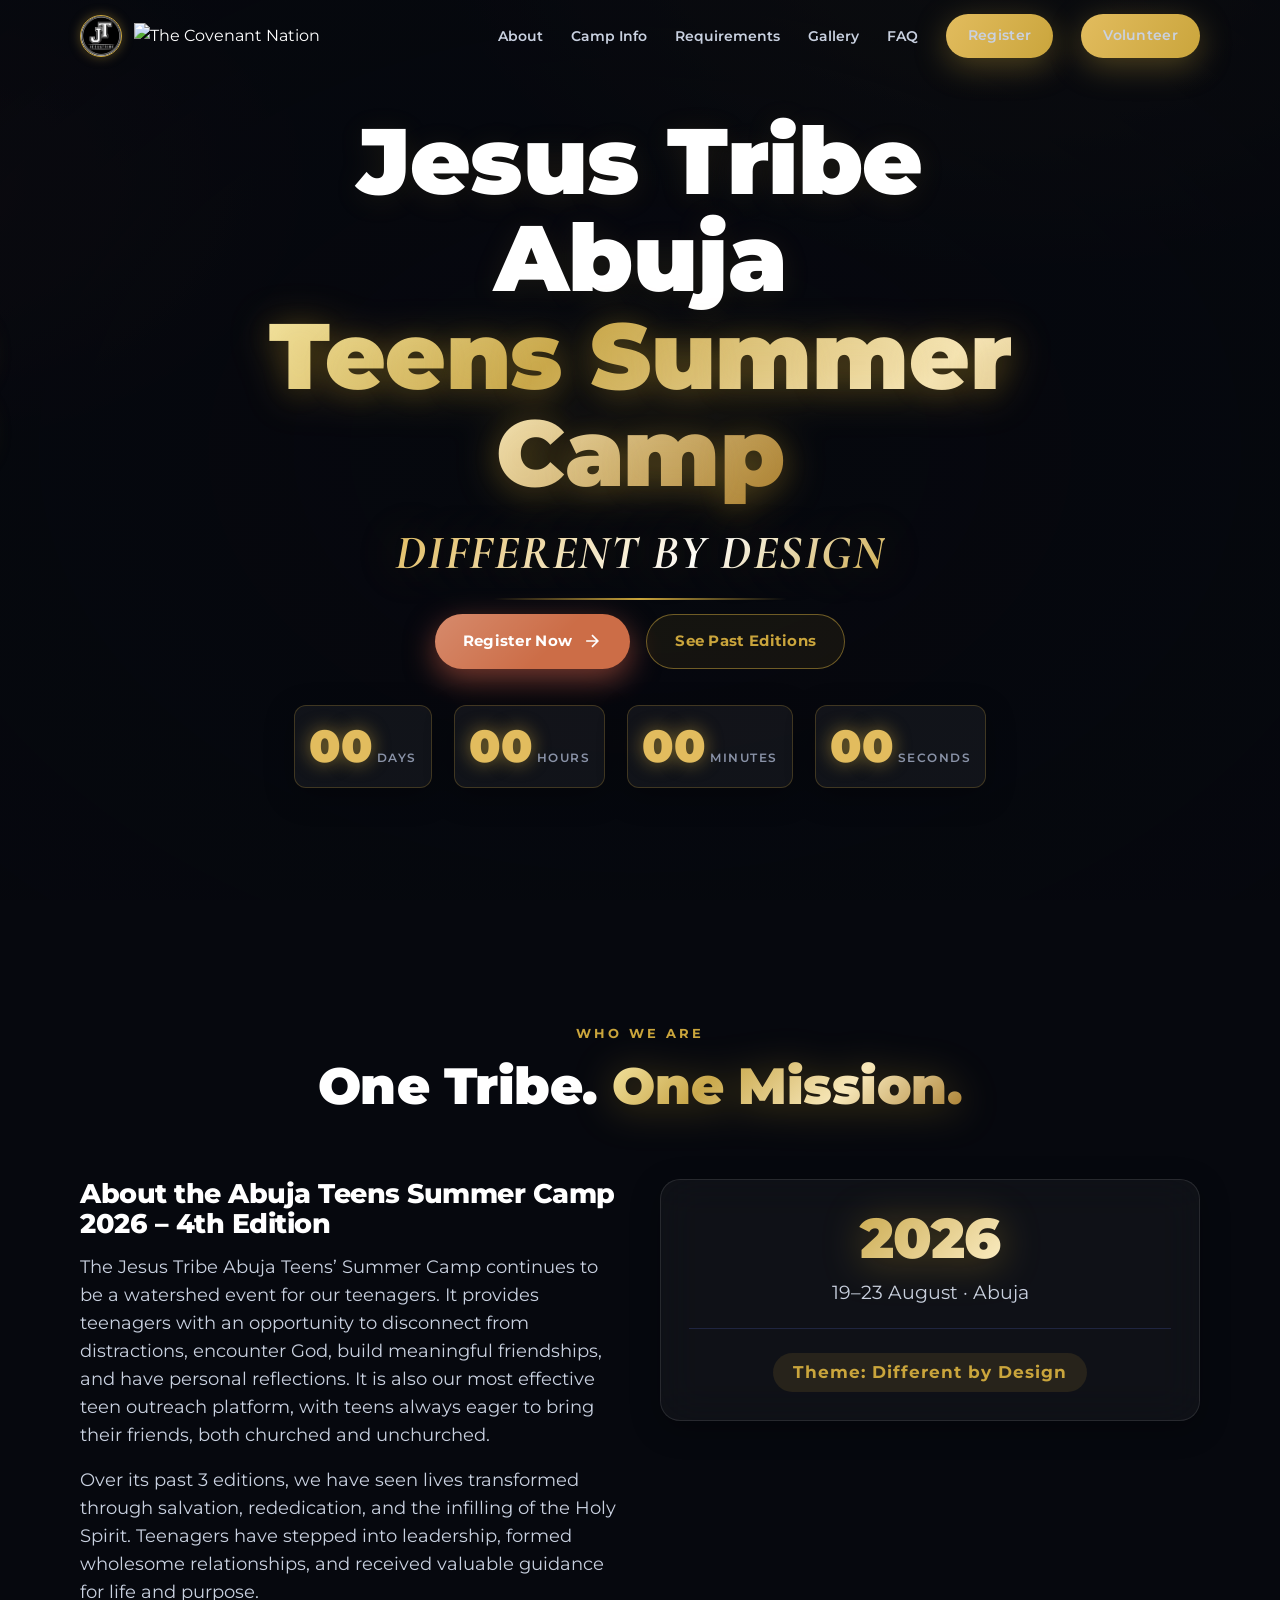
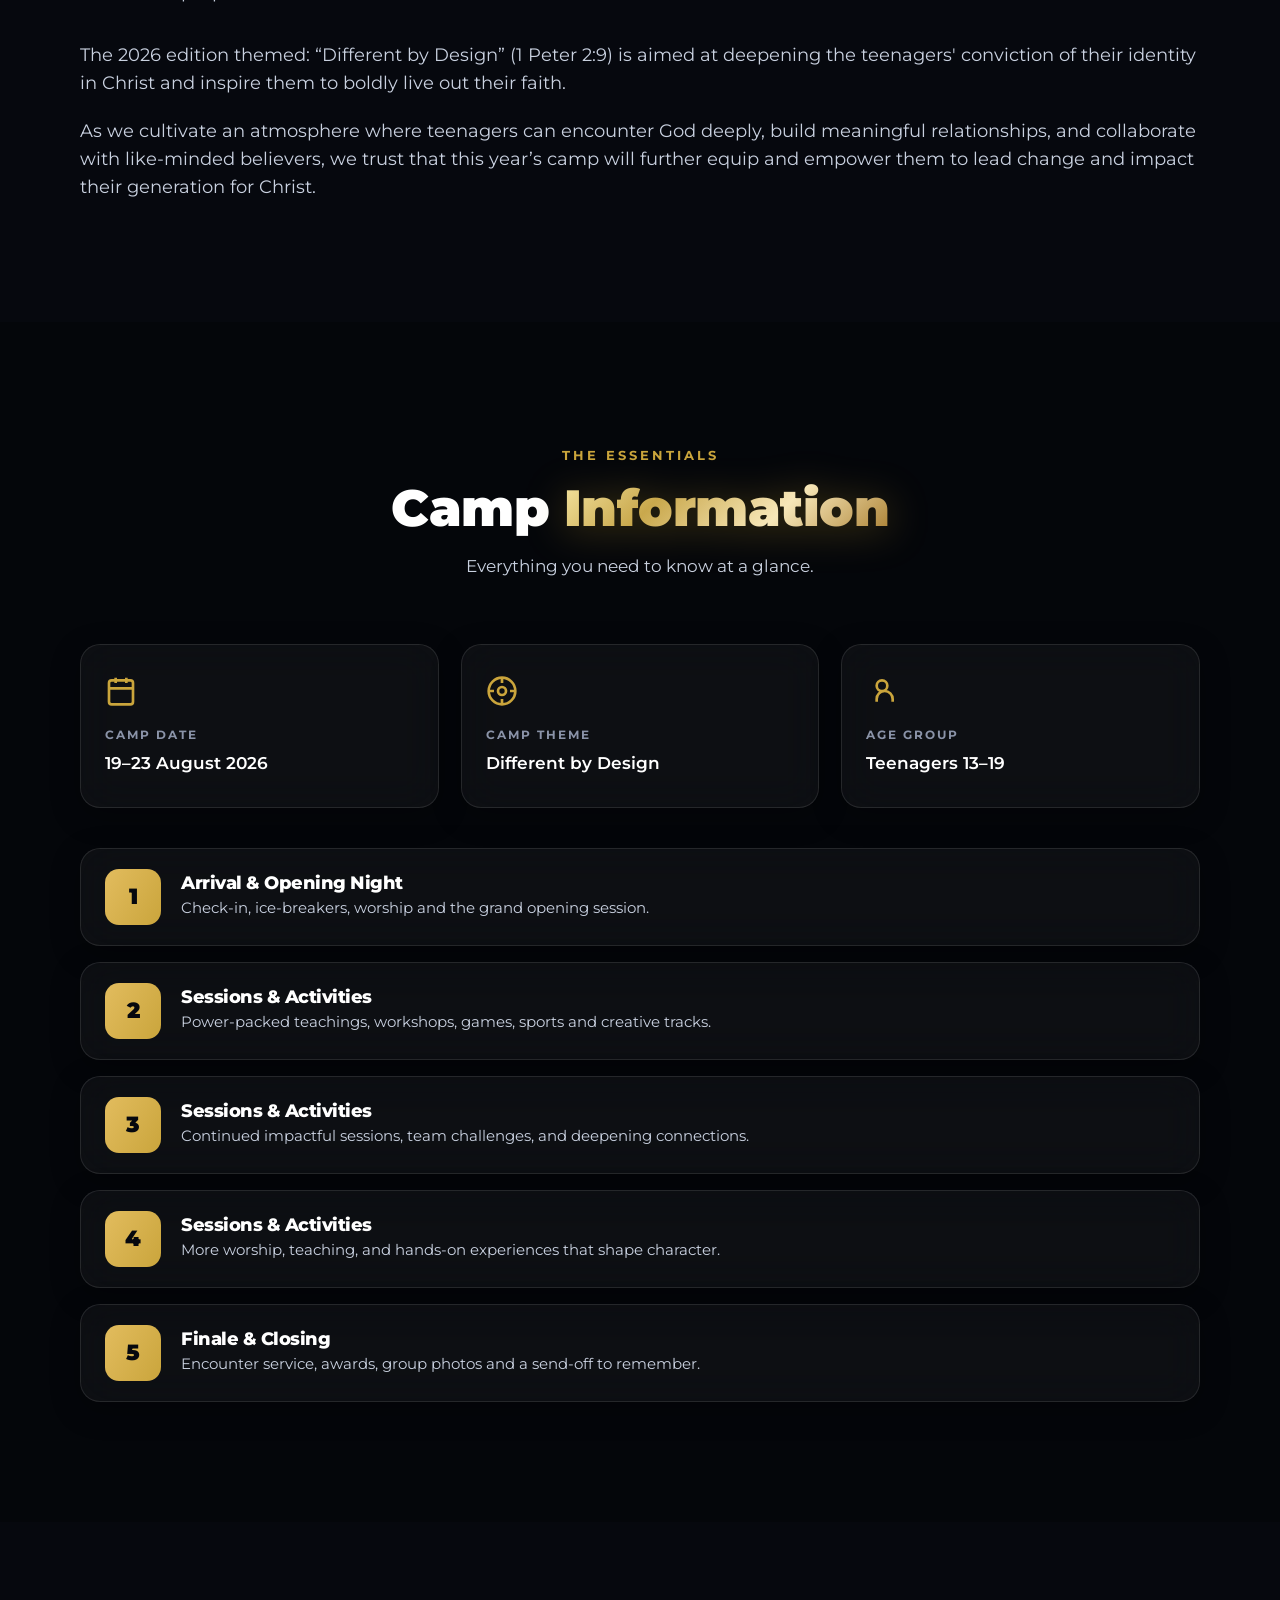
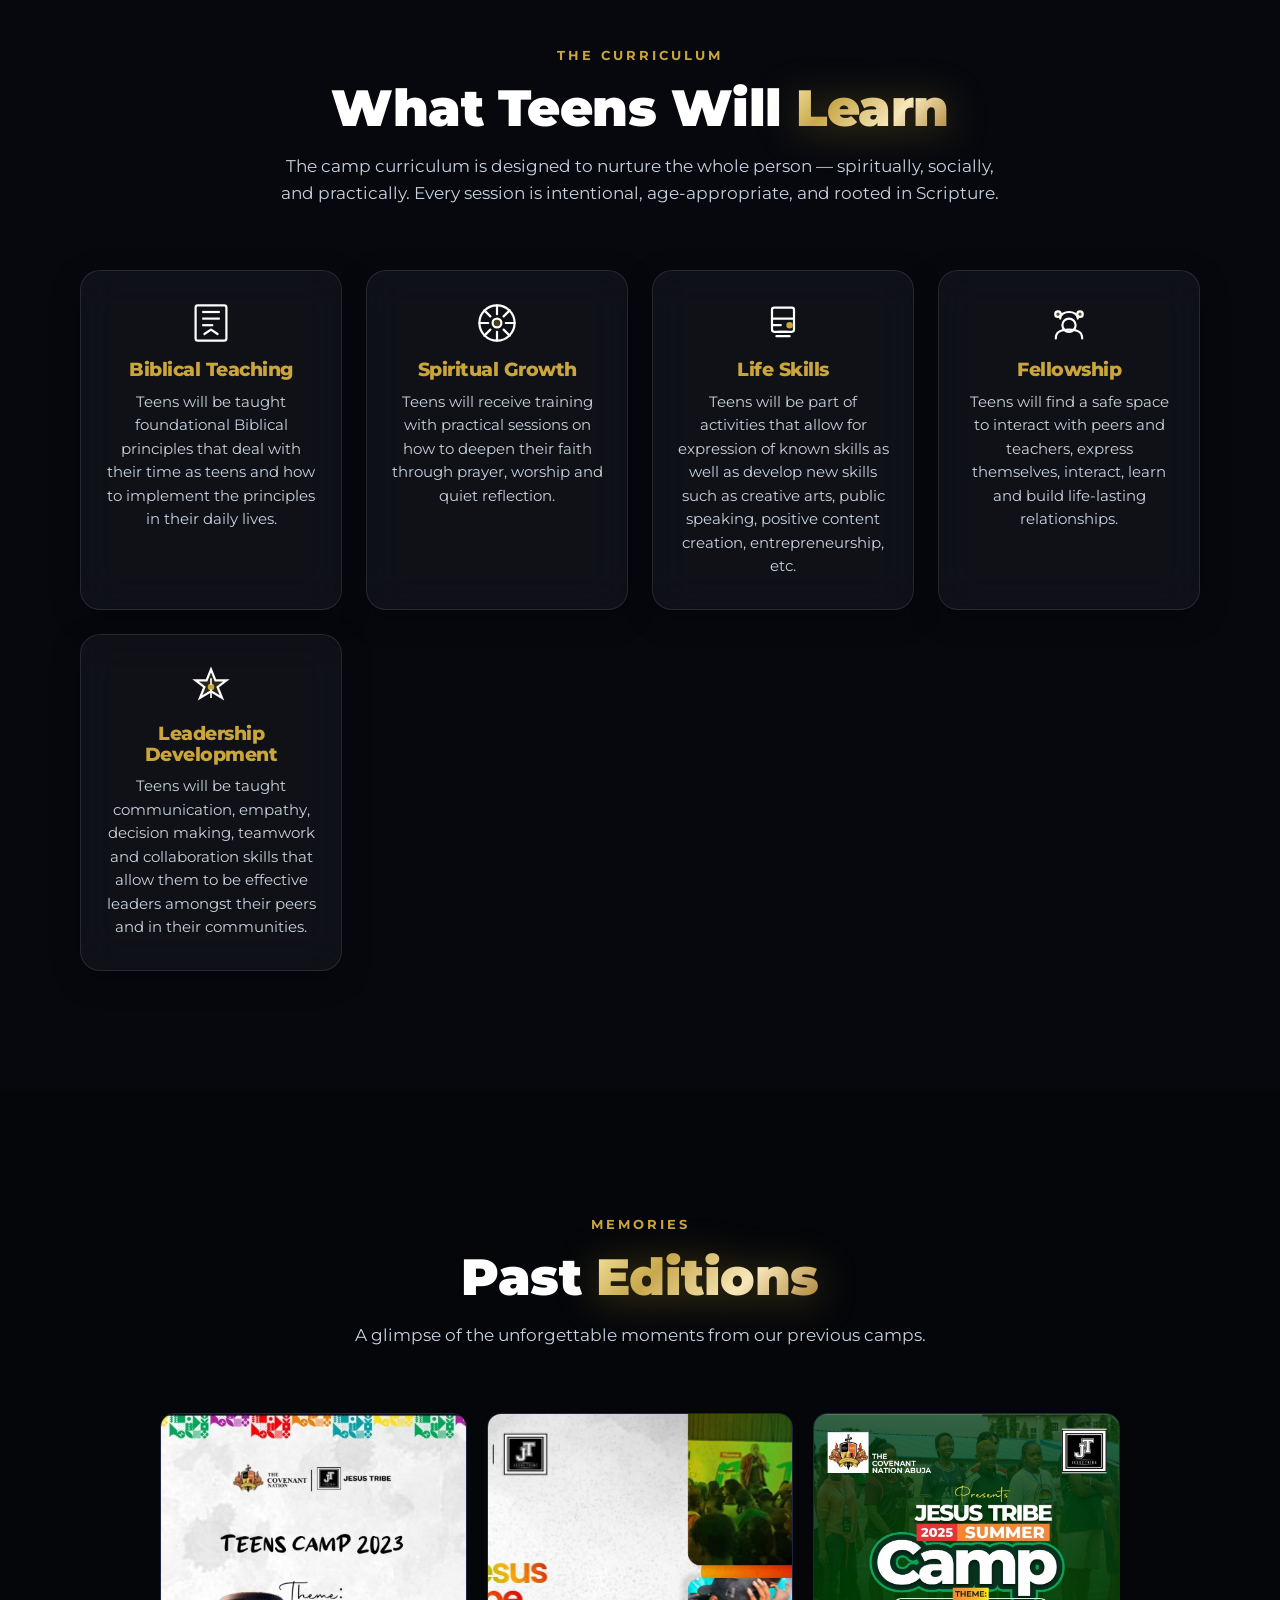
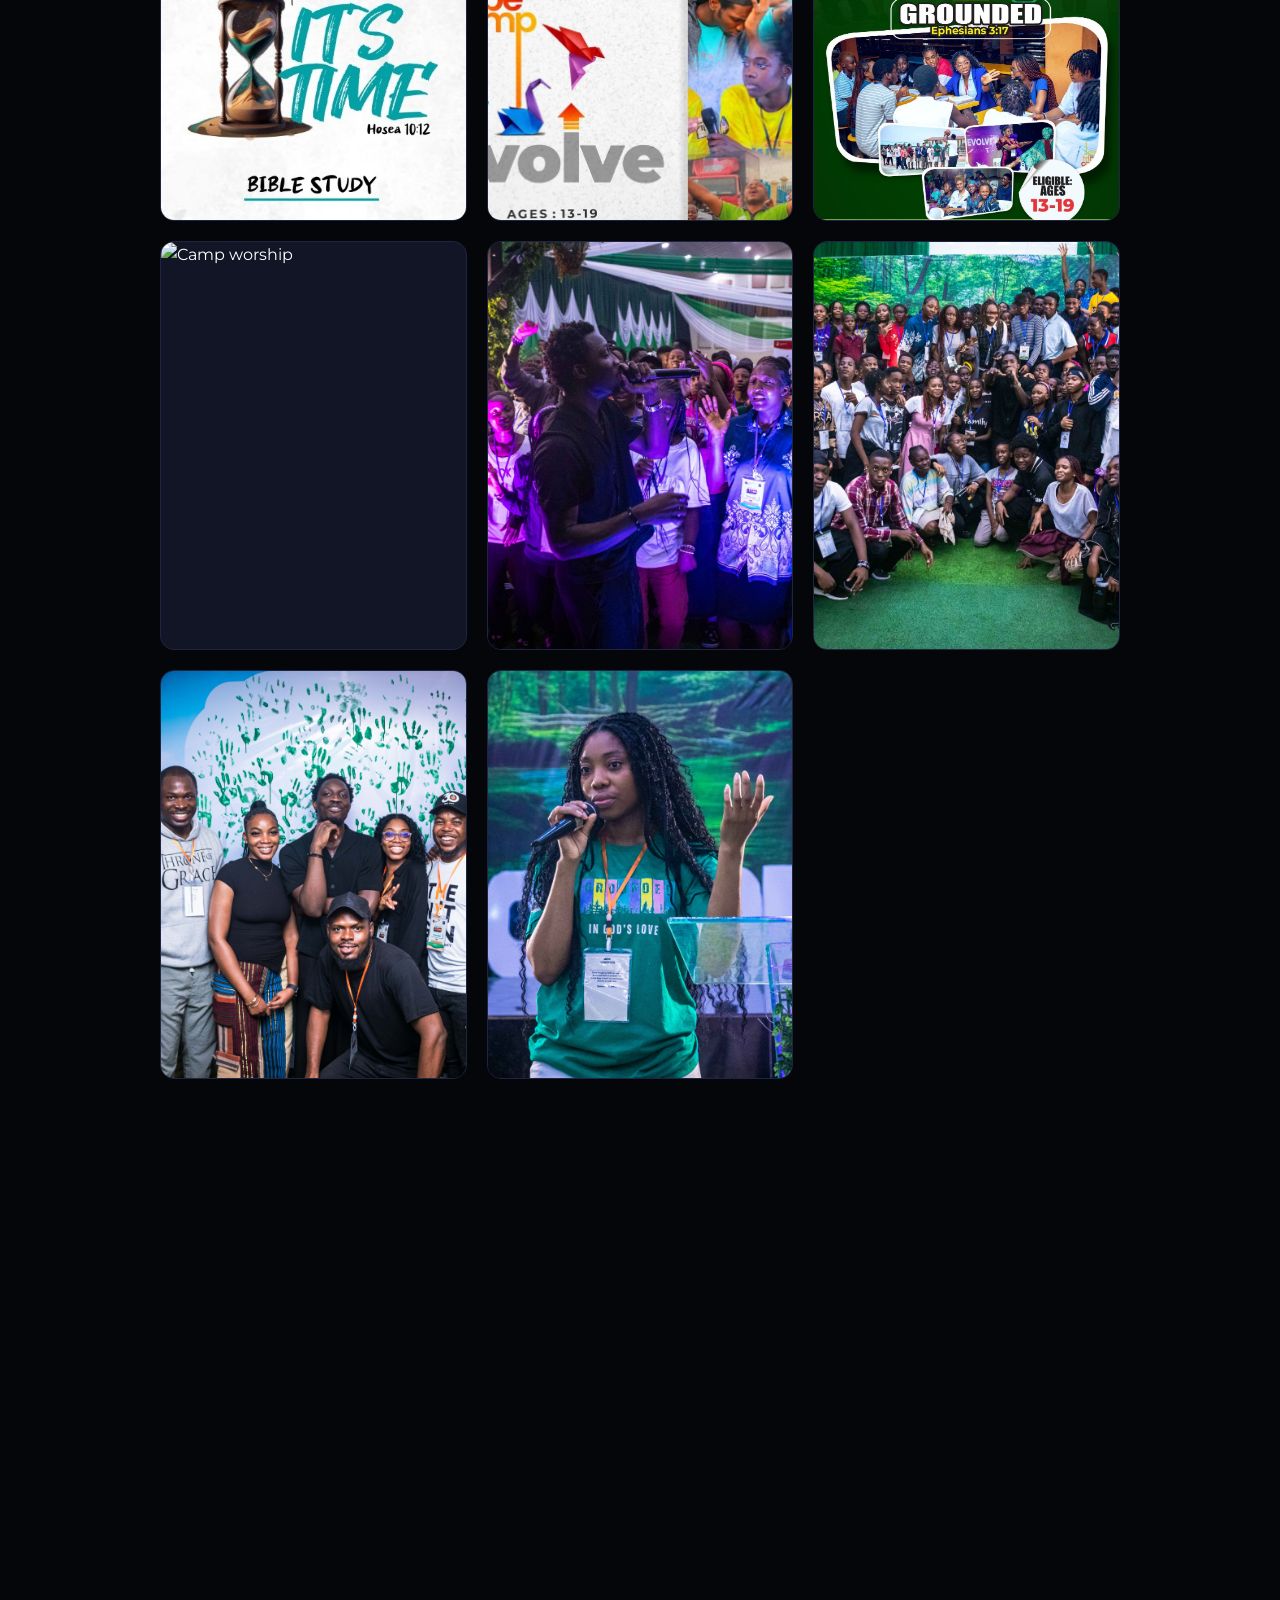
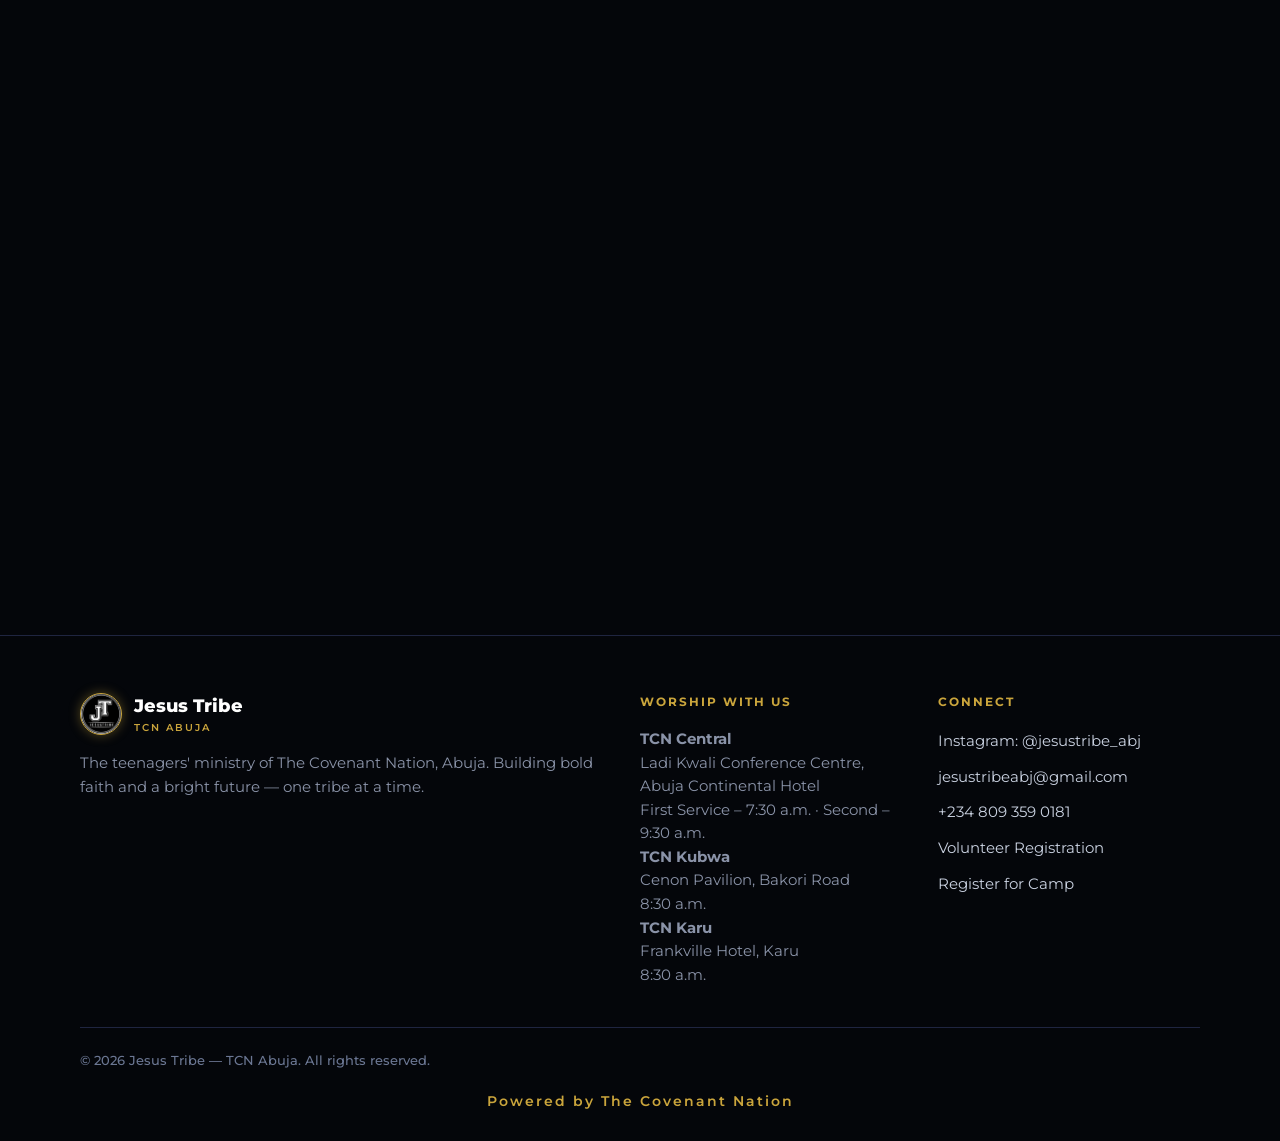
==== commit c0f4157e: "Update index.html" ====
--- a/index.html
+++ b/index.html
@@ -10,20 +10,17 @@
     <meta property="og:description" content="The official teenagers' camp of TCN Abuja. Register now!" />
     <meta property="og:type" content="website" />
     
-    <meta property="og:url" content="https://pixelnestudio25.github.io/JT-portal-regen/" />
-    <meta property="og:image" content="jt.png" />
+    <meta property="og:url" content="https://jesustribeabuja.com/" />
+    <meta property="og:image" content="https://jesustribeabuja.com/jt.png" />
     <meta property="og:image:width" content="1200" />
     <meta property="og:image:height" content="1200" />
     <meta property="og:site_name" content="Jesus Tribe Camp — TCN Abuja" />
 
-    <!-- Twitter Card (X/Twitter) -->
     <meta name="twitter:card" content="summary_large_image" />
     <meta name="twitter:title" content="Gallery — Jesus Tribe Abuja Summer Camp" />
     <meta name="twitter:description" content="Explore photo memories from Jesus Tribe Abuja Summer Camp — It's Time (2023), Evolve (2024), and Grounded (2025)." />
-    <meta name="twitter:image" content="jt.png" />
-
-
-    <!-- Favicon (JT monogram) -->
+    <meta name="twitter:image" content="https://jesustribeabuja.com/jt.png" />
+
     <link rel="apple-touch-icon" sizes="180x180" href="icon.png">
     <link rel="icon" type="image/png" sizes="32x32" href="favicon-32x32.png">
     <link rel="icon" type="image/png" sizes="16x16" href="favicon-16x16.png">
@@ -34,6 +31,8 @@
     <link href="https://fonts.googleapis.com/css2?family=Montserrat:wght@300;400;500;600;700;800;900&display=swap" rel="stylesheet" />
     <link href="https://fonts.googleapis.com/css2?family=Playfair+Display:ital,wght@0,700;0,900;1,700&display=swap" rel="stylesheet" />
     <link href="https://fonts.googleapis.com/css2?family=Cormorant+Garamond:ital,wght@0,500;0,600;0,700;1,700&display=swap" rel="stylesheet" />
+    <!-- NEW: Cinzel for hero heading -->
+    <link href="https://fonts.googleapis.com/css2?family=Cinzel:wght@700;900&display=swap" rel="stylesheet" />
     <link rel="stylesheet" href="style.css" />
     <script src="https://cdn.jsdelivr.net/npm/typed.js@2.0.12"></script>
 </head>
@@ -41,11 +40,7 @@
 
     <div class="intro-overlay" id="introOverlay">
         <div class="intro-logo">
-            <svg viewBox="0 0 140 140" class="intro-logo-svg">
-                <circle cx="70" cy="70" r="66" fill="none" stroke="#CAA53C" stroke-width="4" />
-                <text x="50%" y="55%" dominant-baseline="middle" text-anchor="middle"
-                font-family="'Montserrat', sans-serif" font-weight="800" font-size="62" fill="#CAA53C">JT</text>
-            </svg>
+            <img src="tcn-logo_white.png">
             <div class="intro-tagline-wrapper">
               <div class="intro-tagline-track">
                 <p class="intro-tagline" id="introTagline"></p>
@@ -67,6 +62,7 @@
                 <li><a href="requirements.html">Requirements</a></li>
                 <li><a href="#gallery">Gallery</a></li>
                 <li><a href="#faq">FAQ</a></li>
+                <li><a href="https://bit.ly/JTCampVolunteer2026" target="_blank" rel="noopener" class="btn btn-gold mobile-register-btn">Volunteer</a></li>
                 <li><a href="https://docs.google.com/forms/d/1kpnIahSj8LwPsCqpc6NtySA5wL6x3ZLZyK99R5Oj99w/viewform?edit_requested=true" target="_blank" rel="noopener" class="btn btn-gold mobile-register-btn">Register Now</a></li>
             </ul>
         </div>
@@ -75,14 +71,15 @@
     <!-- ======== NAVBAR ======== -->
     <nav class="nav" id="nav">
         <div class="container nav-inner">
-            <a href="#hero" class="nav-brand">
+            <a href="#hero" class="nav-brand" style="display:flex; align-items:center; gap:12px; text-decoration:none;">
+                <!-- JT Logo (linked to hero) -->
                 <span class="nav-logo">
                   <img src="jt__icon.png" alt="Jesus Tribe" style="width:100%; height:100%; object-fit:contain;" onerror="this.style.display='none'; this.parentNode.innerHTML='<span class=\'logo-fallback\'>JT</span>';" />
                   <span class="logo-fallback" style="display:none;">JT</span>
                 </span>
-                <span class="nav-brand-text">
-                    Jesus Tribe
-                    <small>TCN ABUJA</small>
+                <!-- TCN Logo (no link) -->
+                <span class="nav-logo1" style="border-color:transparent; box-shadow:none; background:transparent;">
+                    <img src="tcn-logo_white.png" alt="The Covenant Nation" style="width:100%; height:100%; object-fit:contain;" />
                 </span>
             </a>
 
@@ -94,6 +91,7 @@
                 <li><a href="#gallery">Gallery</a></li>
                 <li><a href="#faq">FAQ</a></li>
                 <li><a href="https://docs.google.com/forms/d/1kpnIahSj8LwPsCqpc6NtySA5wL6x3ZLZyK99R5Oj99w/viewform?edit_requested=true" target="_blank" rel="noopener" class="btn btn-gold nav-register">Register</a></li>
+                <li><a href="https://bit.ly/JTCampVolunteer2026" target="_blank" rel="noopener" class="btn btn-gold nav-register">Volunteer</a></li>
             </ul>
 
             <!-- Mobile hamburger -->
@@ -105,7 +103,6 @@
 
     <!-- ======== HERO ======== -->
     <header class="hero" id="hero">
-        <!-- Background image -->
         <div class="hero-bg">
             <img src="IMG_6537.jpg"
             alt="Camp background"
@@ -115,14 +112,9 @@
         </div>
 
         <div class="hero-content">
-            <div class="hero-logo">
-              <img src="jt__icon.png" alt="Jesus Tribe Logo" style="width:100%; height:100%; object-fit:contain;" />
-              <div class="hero-logo-glow"></div>
-            </div>
-
-            <span class="edition-badge">4th Edition</span>
-
-            <h1>Jesus Tribe Abuja<br /><span class="text-gradient">Summer Camp</span></h1>
+            <!-- REMOVED: hero-logo div (JT icon) and edition badge -->
+
+            <h1>Jesus Tribe Abuja<br /><span class="text-gradient">Teens Summer Camp</span></h1>
 
             <p class="hero-theme">Different by Design</p>
 
@@ -131,10 +123,10 @@
                     Register Now
                     <svg viewBox="0 0 24 24" width="20" height="20"><path d="M5 12h14M12 5l7 7-7 7" stroke="currentColor" stroke-width="2" fill="none"/></svg>
                 </a>
-                <a href="#about" class="btn btn-ghost">Discover More</a>
-            </div>
-
-            <!-- Countdown with glow -->
+                <a href="gallery.html" class="btn btn-ghost">See Past Editions</a>
+            </div>
+
+            <!-- Countdown -->
             <div class="countdown" id="countdown" aria-label="Countdown to camp">
                 <div class="cd-unit glass">
                     <span class="cd-num" id="cd-days">00</span>
@@ -166,8 +158,8 @@
 
             <div class="about-grid">
                 <div class="about-text reveal">
-                    <h3>TEENS SUMMER CAMP 2026, ABUJA EDITION</h3>
-                    <p>The Jesus Tribe Abuja Teens’ Summer Camp continues to be a watershed event for our teenagers. It provides teenagers with an opportunity to disconnect from distractions, encounter God, build meaningful friendships, and have personal reflections.It is also our most effective teen outreach platform, with teens always eager to bring their friends, both churched and unchurched.</p>
+                    <h3>About the Abuja Teens Summer Camp 2026 – 4th Edition</h3>
+                    <p>The Jesus Tribe Abuja Teens’ Summer Camp continues to be a watershed event for our teenagers. It provides teenagers with an opportunity to disconnect from distractions, encounter God, build meaningful friendships, and have personal reflections. It is also our most effective teen outreach platform, with teens always eager to bring their friends, both churched and unchurched.</p>
                     <p>Over its past 3 editions, we have seen lives transformed through salvation, rededication, and the infilling of the Holy Spirit. Teenagers have stepped into leadership, formed wholesome relationships, and received valuable guidance for life and purpose.</p>
                 </div>
       
@@ -182,7 +174,7 @@
                 </div>
             </div>
             <div class="about-text2 reveal">
-              <p>The  2026 edition themed: “Different by Design” (1 Peter 2:9) is aimed at deepening the teenagers' conviction of their identity in Christ and inspire them to boldly live out their faith.</p>
+              <p>The 2026 edition themed: “Different by Design” (1 Peter 2:9) is aimed at deepening the teenagers' conviction of their identity in Christ and inspire them to boldly live out their faith.</p>
               <p>As we cultivate an atmosphere where teenagers can encounter God deeply, build meaningful relationships, and collaborate with like-minded believers, we trust that this year’s camp will further equip and empower them to lead change and impact their generation for Christ.</p>
             </div>
         </div>
@@ -198,19 +190,16 @@
             </div>
 
             <div class="cards-grid">
-                <!-- Calendar icon -->
                 <div class="info-card glass reveal">
                     <svg viewBox="0 0 24 24" width="32" height="32" stroke="#CAA53C" fill="none"><rect x="3" y="4" width="18" height="18" rx="2" stroke-width="2"/><path d="M3 10h18M8 2v4M16 2v4" stroke-width="2"/></svg>
                     <h4>Camp Date</h4>
                     <p>19–23 August 2026</p>
                 </div>
-                <!-- Target -->
                 <div class="info-card glass reveal">
                     <svg viewBox="0 0 24 24" width="32" height="32" stroke="#CAA53C" fill="none"><circle cx="12" cy="12" r="10" stroke-width="2"/><circle cx="12" cy="12" r="3" stroke-width="2"/><path d="M12 2v4m0 12v4M2 12h4m12 0h4" stroke-width="2"/></svg>
                     <h4>Camp Theme</h4>
                     <p>Different by Design</p>
                 </div>
-                <!-- Age group -->
                 <div class="info-card glass reveal">
                     <svg viewBox="0 0 24 24" width="32" height="32" stroke="#CAA53C" fill="none"><path d="M12 12a4 4 0 100-8 4 4 0 000 8z" stroke-width="2"/><path d="M20 20v-2a6 6 0 00-12 0v2" stroke-width="2"/></svg>
                     <h4>Age Group</h4>
@@ -218,7 +207,6 @@
                 </div>
             </div>
 
-            <!-- Day schedule -->
             <div class="schedule">
                 <div class="sched-day glass reveal">
                     <div class="day-num">1</div>
@@ -258,7 +246,8 @@
             </div>
         </div>
     </section>
-    <!-- ======== CURRICULUM: WHAT TEENS WILL LEARN ======== -->
+
+    <!-- ======== CURRICULUM ======== -->
     <section class="section" id="curriculum" style="background:var(--bg-deep);">
       <div class="container">
         <div class="section-head reveal">
@@ -269,7 +258,6 @@
 
         <div class="curriculum-grid" style="display:grid; grid-template-columns:repeat(auto-fit, minmax(210px, 1fr)); gap:24px; margin-top:20px;">
           
-          <!-- 1. Biblical Teaching -->
           <div class="glass reveal" style="padding:30px 24px; text-align:center; transition: transform 0.3s ease, box-shadow 0.3s ease;" onmouseenter="this.style.transform='translateY(-8px)'; this.style.boxShadow='0 20px 40px rgba(202,165,60,0.2)';" onmouseleave="this.style.transform='translateY(0)'; this.style.boxShadow='none';">
             <div style="margin-bottom:14px; display:flex; justify-content:center;">
               <svg viewBox="0 0 40 40" width="44" height="44" stroke="#CAA53C" fill="none" stroke-width="2">
@@ -284,7 +272,6 @@
             <p style="color:var(--text-soft); font-size:0.92rem; font-weight:400; line-height:1.6;">Teens will be taught foundational Biblical principles that deal with their time as teens and how to implement the principles in their daily lives.</p>
           </div>
 
-          <!-- 2. Spiritual Growth -->
           <div class="glass reveal" style="padding:30px 24px; text-align:center; transition: transform 0.3s ease, box-shadow 0.3s ease;" onmouseenter="this.style.transform='translateY(-8px)'; this.style.boxShadow='0 20px 40px rgba(202,165,60,0.2)';" onmouseleave="this.style.transform='translateY(0)'; this.style.boxShadow='none';">
             <div style="margin-bottom:14px; display:flex; justify-content:center;">
               <svg viewBox="0 0 40 40" width="44" height="44" stroke="#CAA53C" fill="none" stroke-width="2">
@@ -304,7 +291,6 @@
             <p style="color:var(--text-soft); font-size:0.92rem; font-weight:400; line-height:1.6;">Teens will receive training with practical sessions on how to deepen their faith through prayer, worship and quiet reflection.</p>
           </div>
 
-          <!-- 3. Life Skills -->
           <div class="glass reveal" style="padding:30px 24px; text-align:center; transition: transform 0.3s ease, box-shadow 0.3s ease;" onmouseenter="this.style.transform='translateY(-8px)'; this.style.boxShadow='0 20px 40px rgba(202,165,60,0.2)';" onmouseleave="this.style.transform='translateY(0)'; this.style.boxShadow='none';">
             <div style="margin-bottom:14px; display:flex; justify-content:center;">
               <svg viewBox="0 0 40 40" width="44" height="44" stroke="#CAA53C" fill="none" stroke-width="2">
@@ -320,7 +306,6 @@
             <p style="color:var(--text-soft); font-size:0.92rem; font-weight:400; line-height:1.6;">Teens will be part of activities that allow for expression of known skills as well as develop new skills such as creative arts, public speaking, positive content creation, entrepreneurship, etc.</p>
           </div>
 
-          <!-- 4. Fellowship -->
           <div class="glass reveal" style="padding:30px 24px; text-align:center; transition: transform 0.3s ease, box-shadow 0.3s ease;" onmouseenter="this.style.transform='translateY(-8px)'; this.style.boxShadow='0 20px 40px rgba(202,165,60,0.2)';" onmouseleave="this.style.transform='translateY(0)'; this.style.boxShadow='none';">
             <div style="margin-bottom:14px; display:flex; justify-content:center;">
               <svg viewBox="0 0 40 40" width="44" height="44" stroke="#CAA53C" fill="none" stroke-width="2">
@@ -335,7 +320,6 @@
             <p style="color:var(--text-soft); font-size:0.92rem; font-weight:400; line-height:1.6;">Teens will find a safe space to interact with peers and teachers, express themselves, interact, learn and build life-lasting relationships.</p>
           </div>
 
-          <!-- 5. Leadership Development -->
           <div class="glass reveal" style="padding:30px 24px; text-align:center; transition: transform 0.3s ease, box-shadow 0.3s ease;" onmouseenter="this.style.transform='translateY(-8px)'; this.style.boxShadow='0 20px 40px rgba(202,165,60,0.2)';" onmouseleave="this.style.transform='translateY(0)'; this.style.boxShadow='none';">
             <div style="margin-bottom:14px; display:flex; justify-content:center;">
               <svg viewBox="0 0 40 40" width="44" height="44" stroke="#CAA53C" fill="none" stroke-width="2">
@@ -362,7 +346,6 @@
           <p>A glimpse of the unforgettable moments from our previous camps.</p>
         </div>
 
-        <!-- Preview Grid -->
         <div class="gallery-preview reveal">
           <div class="preview-item">
             <img src="IMG-20260629-WA0003.jpg" alt="Camp worship 2023" style="width:100%; height:100%; object-fit:cover;" />
@@ -376,7 +359,6 @@
           <div class="preview-item">
             <img src="IMG_6537.jpg" alt="Camp worship" />
           </div>
-          <!-- Grounded, 2025 preview images -->
           <div class="preview-item">
             <img src="IMG_5872.jpg" alt="Worship moments" />
           </div>
@@ -391,7 +373,6 @@
           </div>
         </div>
 
-        <!-- CTA Button -->
         <div class="reveal" style="text-align:center;">
           <a href="gallery.html" class="btn btn-gold" style="padding:16px 48px; font-size:1.05rem;">
             View Full Gallery →
@@ -400,7 +381,6 @@
       </div>
     </section>
 
-    <!-- Lightbox -->
     <div class="lightbox" id="lightbox" role="dialog" aria-modal="true" aria-label="Photo viewer">
         <div class="lightbox-content">
             <button class="lightbox-close" id="lightboxClose" aria-label="Close">
@@ -440,17 +420,18 @@
                     <p>The teenagers' ministry of The Covenant Nation, Abuja. Building bold faith and a bright future — one tribe at a time.</p>
                 </div>
                 <div>
-                    <h5>Visit Us</h5>
-                    <p>Abuja Continental Hotel,<br />Abuja, Nigeria.</p>
+                    <h5>Worship With Us</h5>
+                    <p><strong>TCN Central</strong><br>Ladi Kwali Conference Centre, Abuja Continental Hotel<br>First Service – 7:30 a.m. · Second – 9:30 a.m.</p>
+                    <p><strong>TCN Kubwa</strong><br>Cenon Pavilion, Bakori Road<br>8:30 a.m.</p>
+                    <p><strong>TCN Karu</strong><br>Frankville Hotel, Karu<br>8:30 a.m.</p>
                 </div>
                 <div>
                     <h5>Connect</h5>
                     <ul>
-                        <li><a href="https://instagram.com/tcnjesustribe" target="_blank" rel="noopener">Instagram: @tcnjesustribe</a></li>
-                        <li><a href="https://instagram.com/tcnabuja" target="_blank" rel="noopener">Instagram: @tcnabuja</a></li>
-                        <li><a href="mailto:tcnabuja@gmail.com">tcnabuja@gmail.com</a></li>
+                        <li><a href="https://instagram.com/jesustribe_abj" target="_blank" rel="noopener">Instagram: @jesustribe_abj</a></li>
                         <li><a href="mailto:jesustribeabj@gmail.com">jesustribeabj@gmail.com</a></li>
                         <li><a href="tel:+2348093590181">+234 809 359 0181</a></li>
+                        <li><a href="https://bit.ly/JTCampVolunteer2026" target="_blank" rel="noopener">Volunteer Registration</a></li>
                         <li><a href="https://docs.google.com/forms/d/1kpnIahSj8LwPsCqpc6NtySA5wL6x3ZLZyK99R5Oj99w/viewform?edit_requested=true" target="_blank" rel="noopener">Register for Camp</a></li>
                     </ul>
                 </div>
@@ -458,10 +439,12 @@
             <div class="footer-bottom">
                 <small>© <span id="year">2025</span> Jesus Tribe — TCN Abuja. All rights reserved.</small>
             </div>
+            <div style="text-align:center; margin-top:16px;">
+                <span style="font-size:0.85rem; color:var(--gold); font-weight:600; letter-spacing:2px;">Powered by The Covenant Nation</span>
+            </div>
         </div>
     </footer>
 
-    <!-- Mobile floating CTA -->
     <a href="https://docs.google.com/forms/d/1kpnIahSj8LwPsCqpc6NtySA5wL6x3ZLZyK99R5Oj99w/viewform?edit_requested=true" target="_blank" rel="noopener" class="mobile-cta" id="mobileCta">
         Register Now
         <svg viewBox="0 0 24 24" width="20" height="20"><path d="M5 12h14M12 5l7 7-7 7" stroke="currentColor" stroke-width="2" fill="none"/></svg>
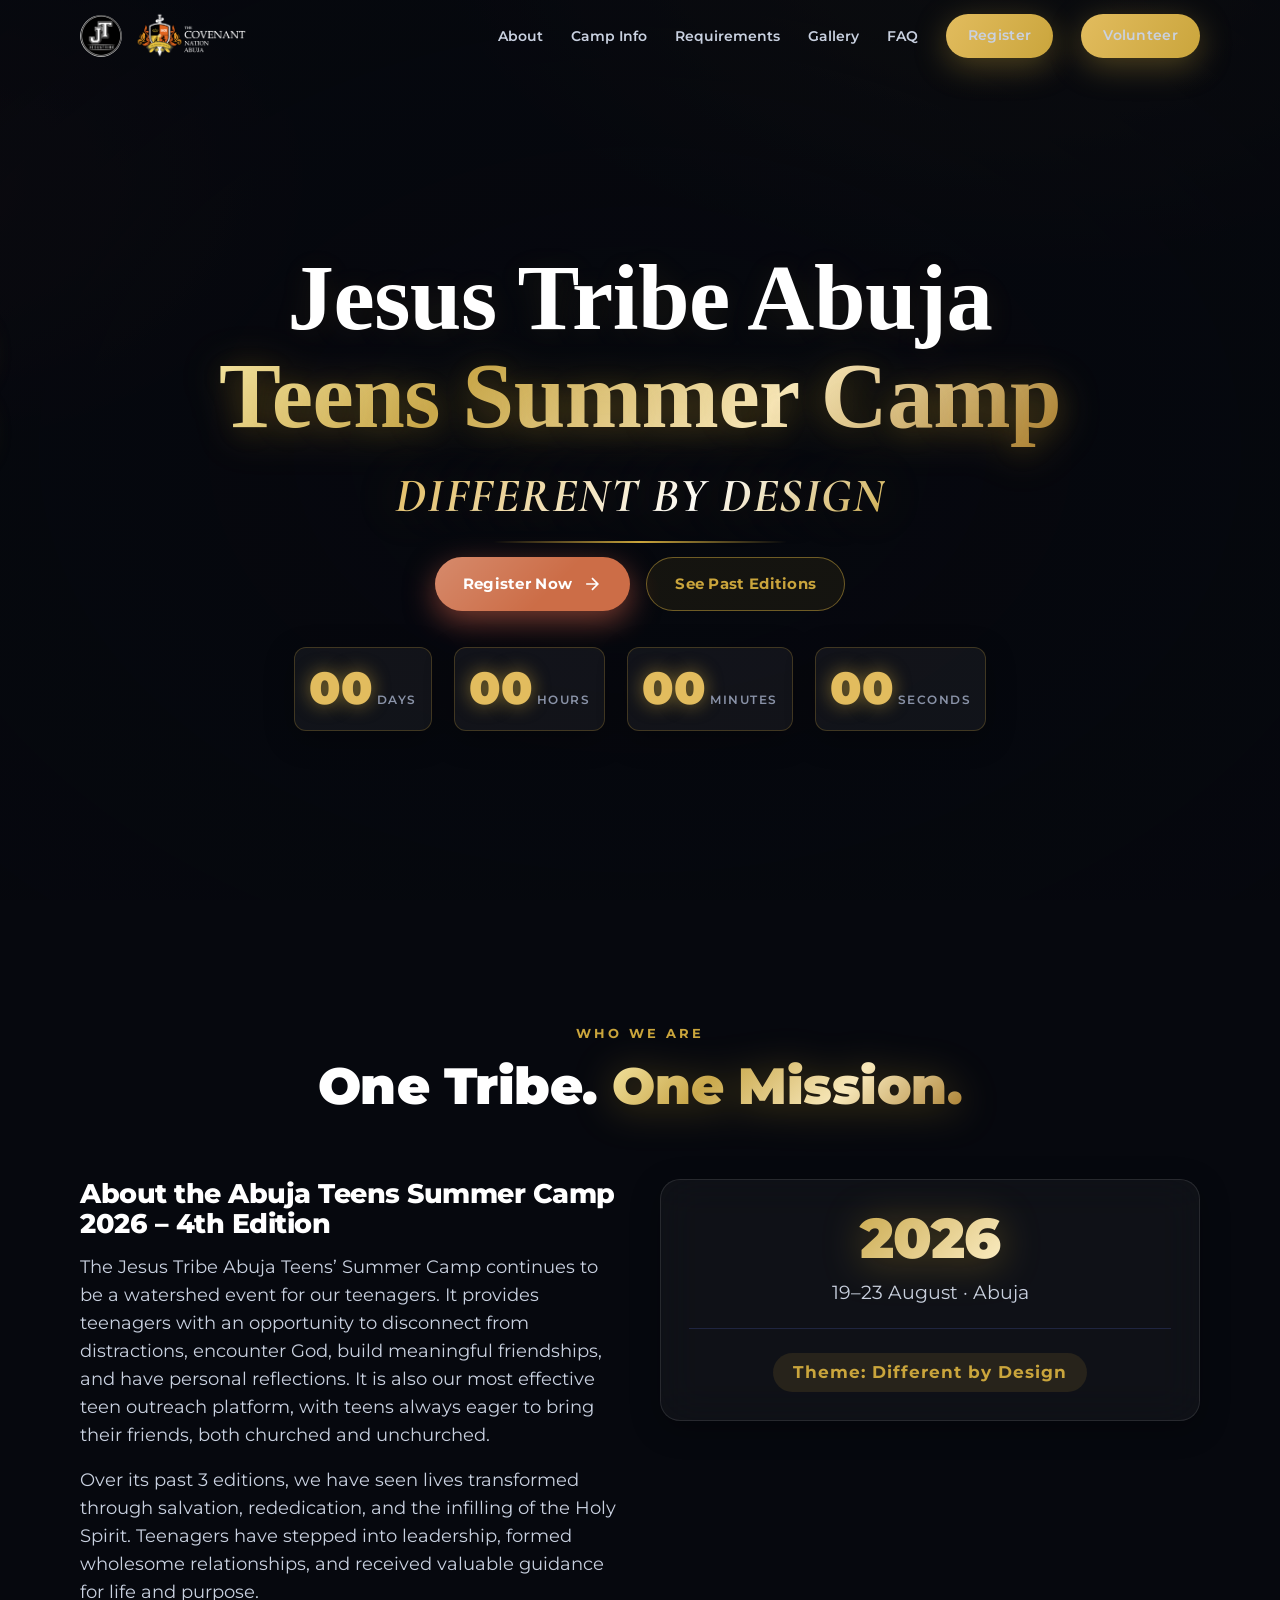
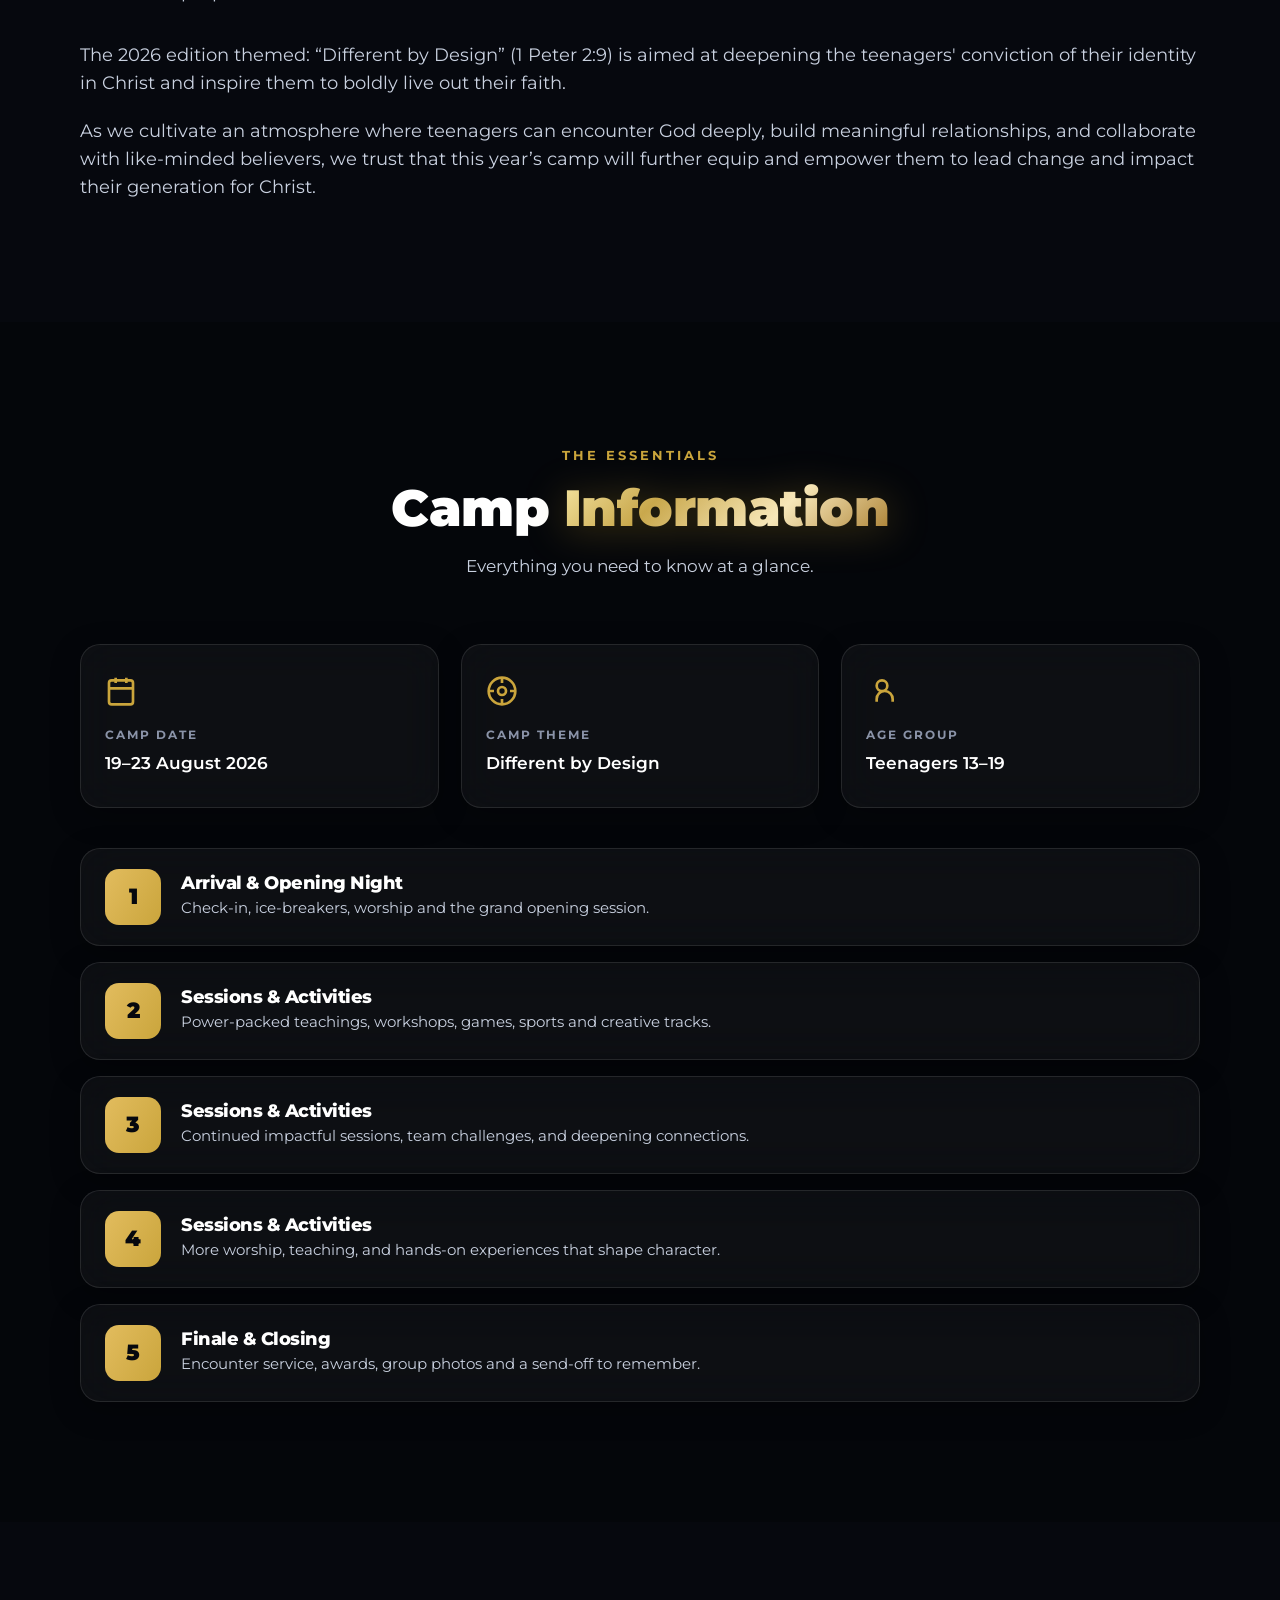
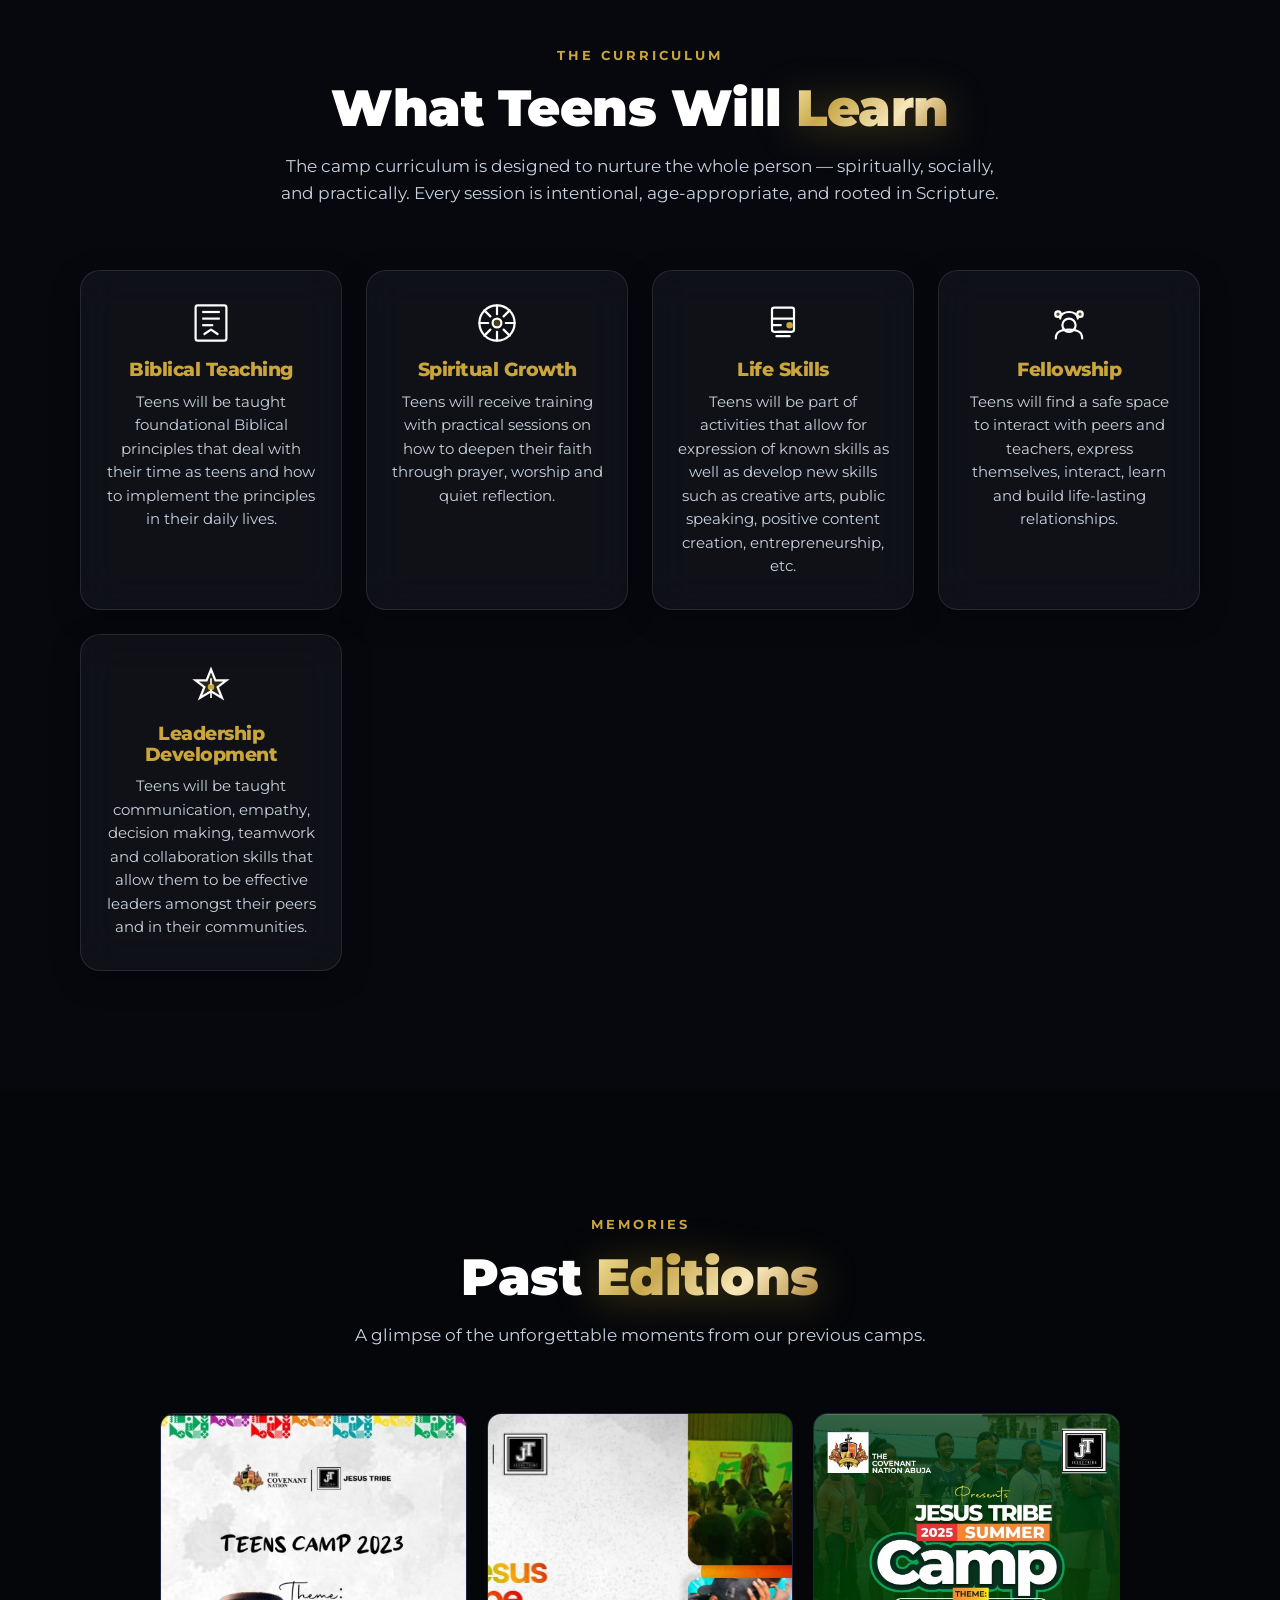
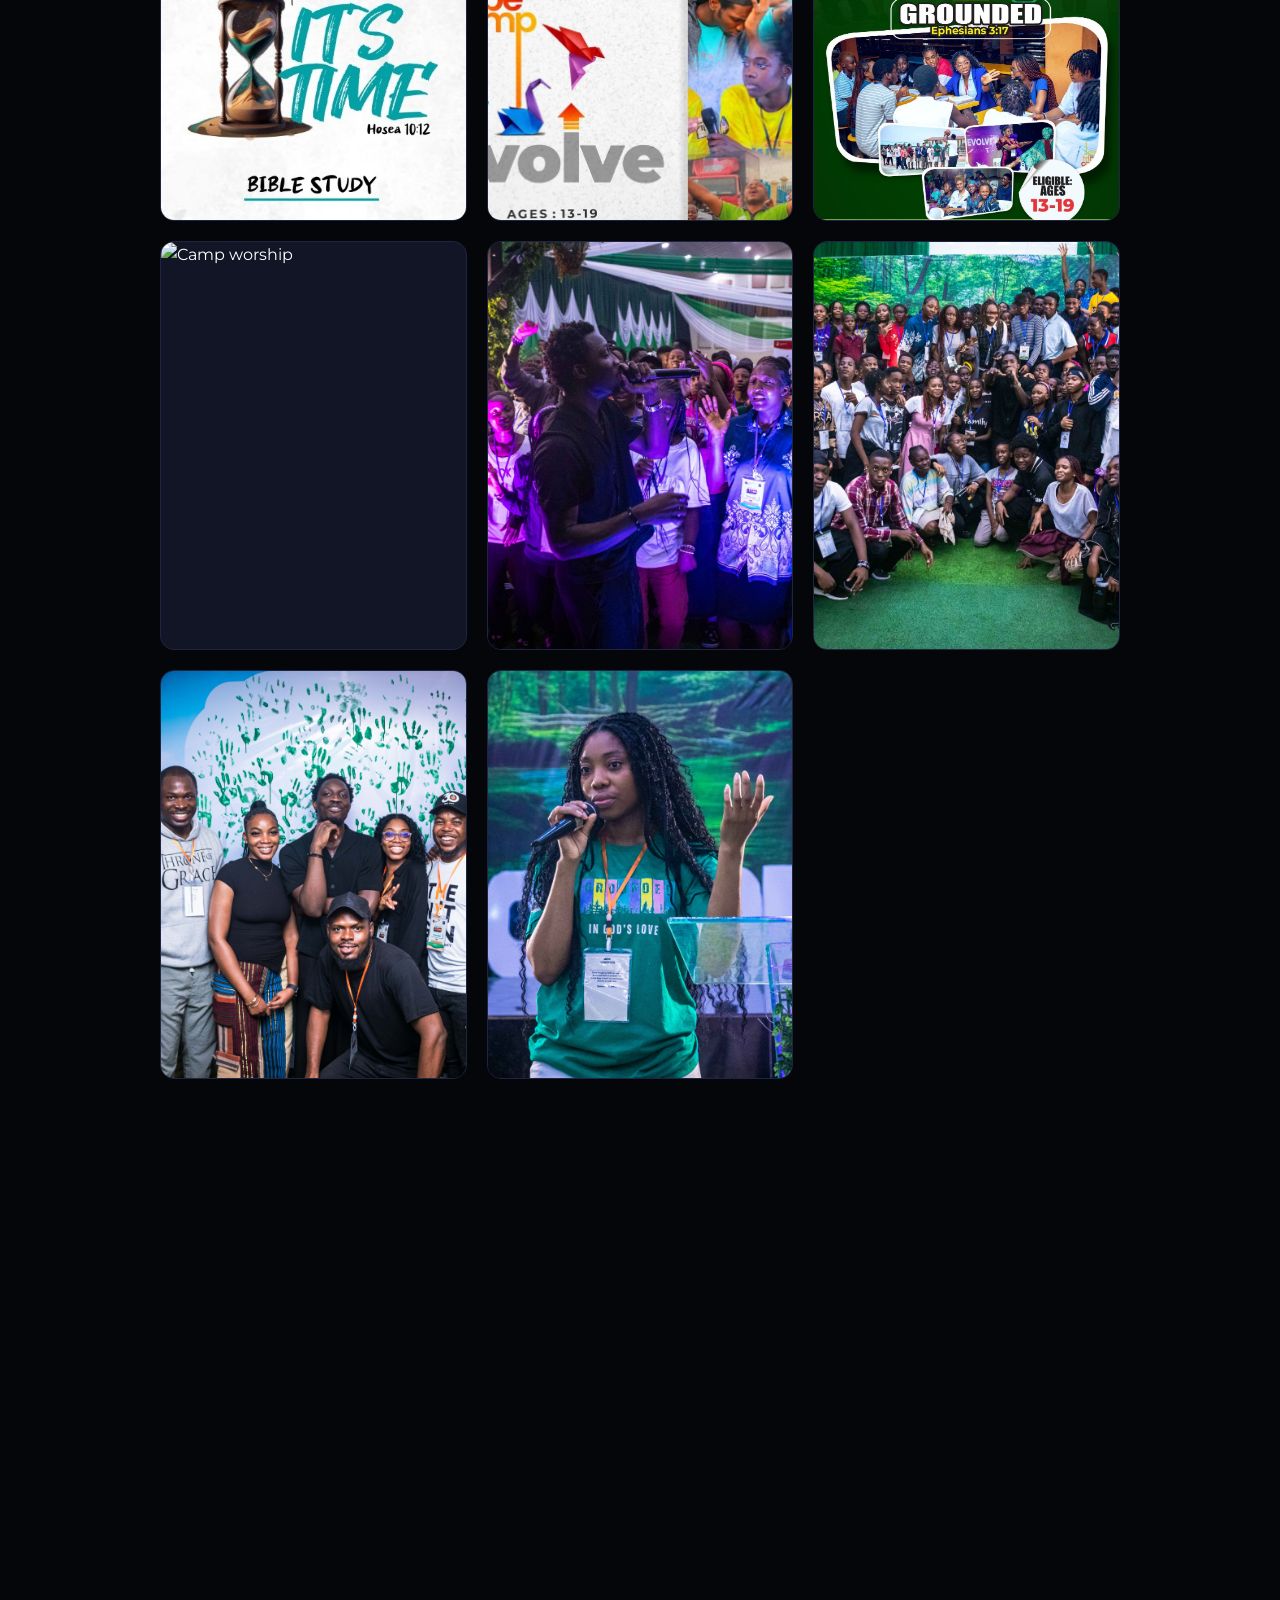
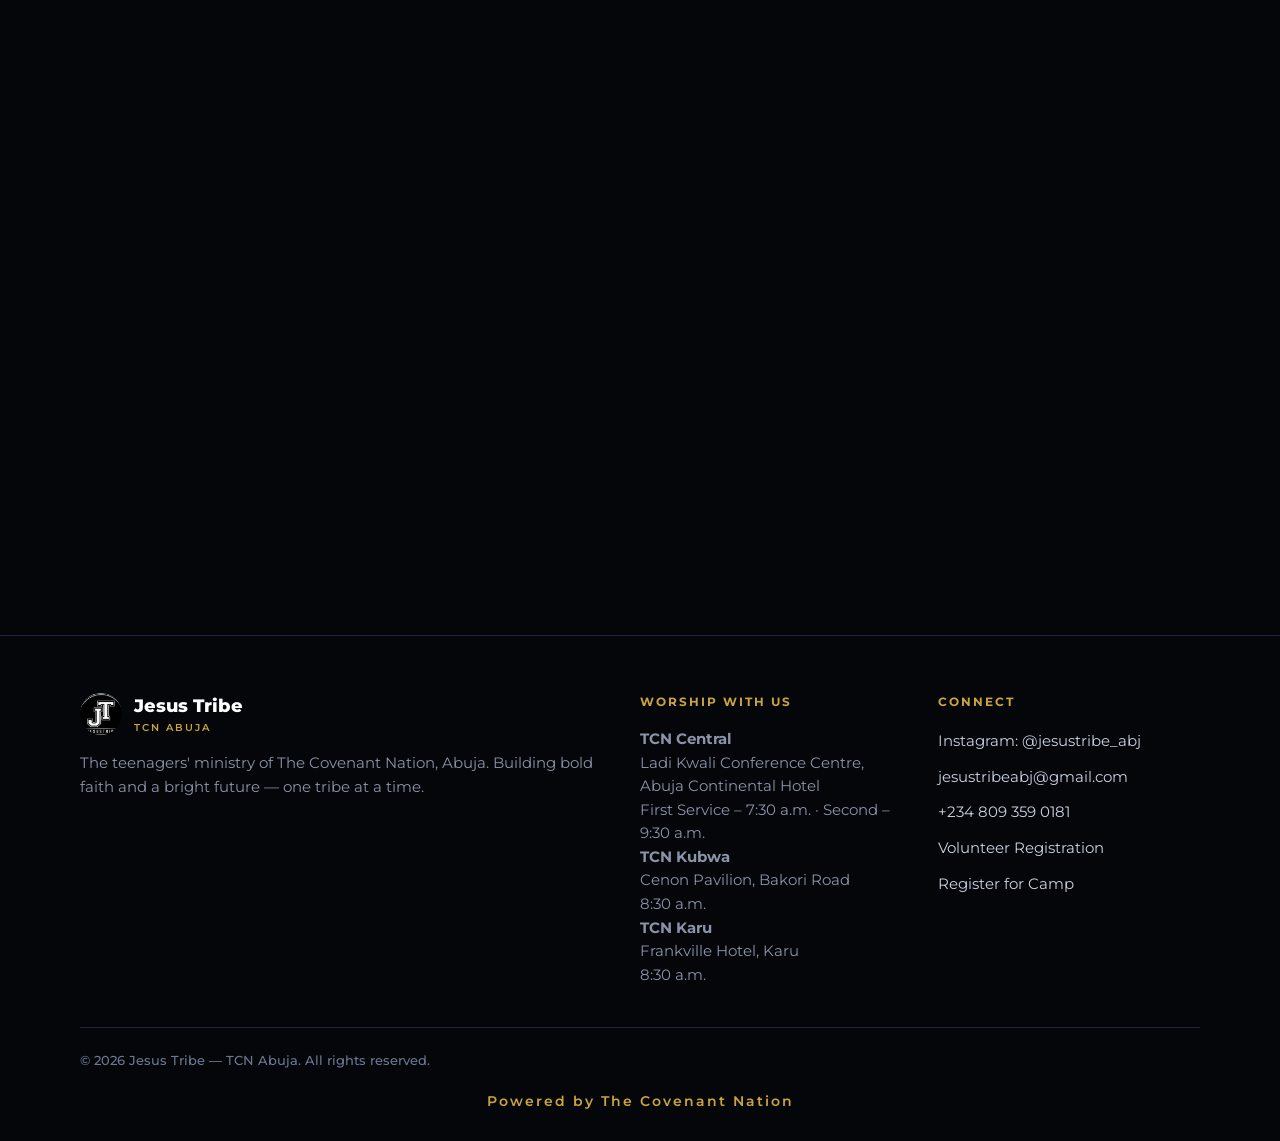
==== commit 4ac6b92d: "Update print statement from 'Hello' to 'Goodbye'" ====
--- a/index.html
+++ b/index.html
@@ -11,7 +11,7 @@
     <meta property="og:type" content="website" />
     
     <meta property="og:url" content="https://jesustribeabuja.com/" />
-    <meta property="og:image" content="https://jesustribeabuja.com/jt.png" />
+    <meta property="og:image" content="https://jesustribeabuja.com/jt_logo.jpg" />
     <meta property="og:image:width" content="1200" />
     <meta property="og:image:height" content="1200" />
     <meta property="og:site_name" content="Jesus Tribe Camp — TCN Abuja" />
@@ -19,7 +19,7 @@
     <meta name="twitter:card" content="summary_large_image" />
     <meta name="twitter:title" content="Gallery — Jesus Tribe Abuja Summer Camp" />
     <meta name="twitter:description" content="Explore photo memories from Jesus Tribe Abuja Summer Camp — It's Time (2023), Evolve (2024), and Grounded (2025)." />
-    <meta name="twitter:image" content="https://jesustribeabuja.com/jt.png" />
+    <meta name="twitter:image" content="https://jesustribeabuja.com/jt_logo.jpg" />
 
     <link rel="apple-touch-icon" sizes="180x180" href="icon.png">
     <link rel="icon" type="image/png" sizes="32x32" href="favicon-32x32.png">
--- a/style.css
+++ b/style.css
@@ -4,6 +4,7 @@
    ========================================================================== */
 
 /* ---- DESIGN TOKENS ---- */
+
 :root {
   --bg-deep:    #06080E;
   --bg-900:     #04060A;
@@ -48,6 +49,11 @@
   overflow-x: hidden;
   min-height: 100vh;
   -webkit-font-smoothing: antialiased;
+}
+/* ---- CINZEL HERO HEADING ---- */
+.hero h1 {
+    font-family: 'Cinzel', serif;
+    font-weight: 500;
 }
 
 body::before {
@@ -228,6 +234,11 @@
   height: 130px;
   animation: logoIntro 1s ease-out forwards;
 }
+.intro-logo img{
+  width: auto;
+  height: 160px;
+  animation: logoIntro 1s ease-out forwards;
+}
 
 /* ---- TAGLINE ---- */
 .intro-tagline-wrapper {
@@ -241,22 +252,22 @@
   font-weight: 700;
   letter-spacing: 4px;
   text-transform: uppercase;
-  font-size: 0.95rem;
+  font-size: 1.2rem;
   margin: 0;
   text-align: center;
 }
 
 /* ---- MOBILE ---- */
-@media (max-width: 680px) {
+@media (max-width: 768px) {
   .intro-logo {
     gap: 14px;
   }
-  .intro-logo-svg {
-    width: 80px;
-    height: 80px;
+  .intro-logo img {
+    width: auto;
+    height: 85px;
   }
   .intro-tagline {
-    font-size: 0.85rem;
+    font-size: 0.75rem;
     letter-spacing: 2px;
   }
 }
@@ -284,8 +295,6 @@
   background: rgba(255,255,255,0.06);
   display: grid; place-items: center;
   overflow: hidden; flex-shrink: 0;
-  border: 1px solid var(--gold);
-  box-shadow: 0 0 12px rgba(202,165,60,0.4);
 }
 .nav-logo img { width:100%; height:100%; object-fit:cover; }
 .logo-fallback {
@@ -293,6 +302,13 @@
   color: var(--gold); background: var(--bg-deep);
   width: 100%; height: 100%; display: grid; place-items: center;
 }
+.nav-logo1 {
+  width: auto; height: 50px;
+  background: rgba(255,255,255,0.06);
+  overflow: hidden; flex-shrink: 0;
+}
+.nav-logo img { width:auto; height: 50px; object-fit:cover; }
+
 .nav-brand-text {
   font-weight: 800;
   font-size: 1.1rem;
@@ -490,7 +506,13 @@
   font-weight: 900;
   line-height: 1.05;
   margin-bottom: 14px;
+  margin-top: 80px;
   text-shadow: 0 4px 30px rgba(202, 164, 60, 0.1);
+}
+@media (max-width: 768px) {
+  .hero h1 {
+    margin-top: 140px;
+  }
 }
 
 /* --- "Summer Camp" subtitle (hero-theme)
@@ -860,7 +882,7 @@
   .about-grid { grid-template-columns: 1fr; }
   .footer-grid { grid-template-columns: 1fr 1fr; }
 }
-@media (max-width: 680px) {
+@media (max-width: 920px) {
   .nav-links { display: none; }
   .nav-toggle { display: block; }
   .footer-grid { grid-template-columns: 1fr; }
@@ -1355,4 +1377,3 @@
     max-width: 400px;
   }
 }
-
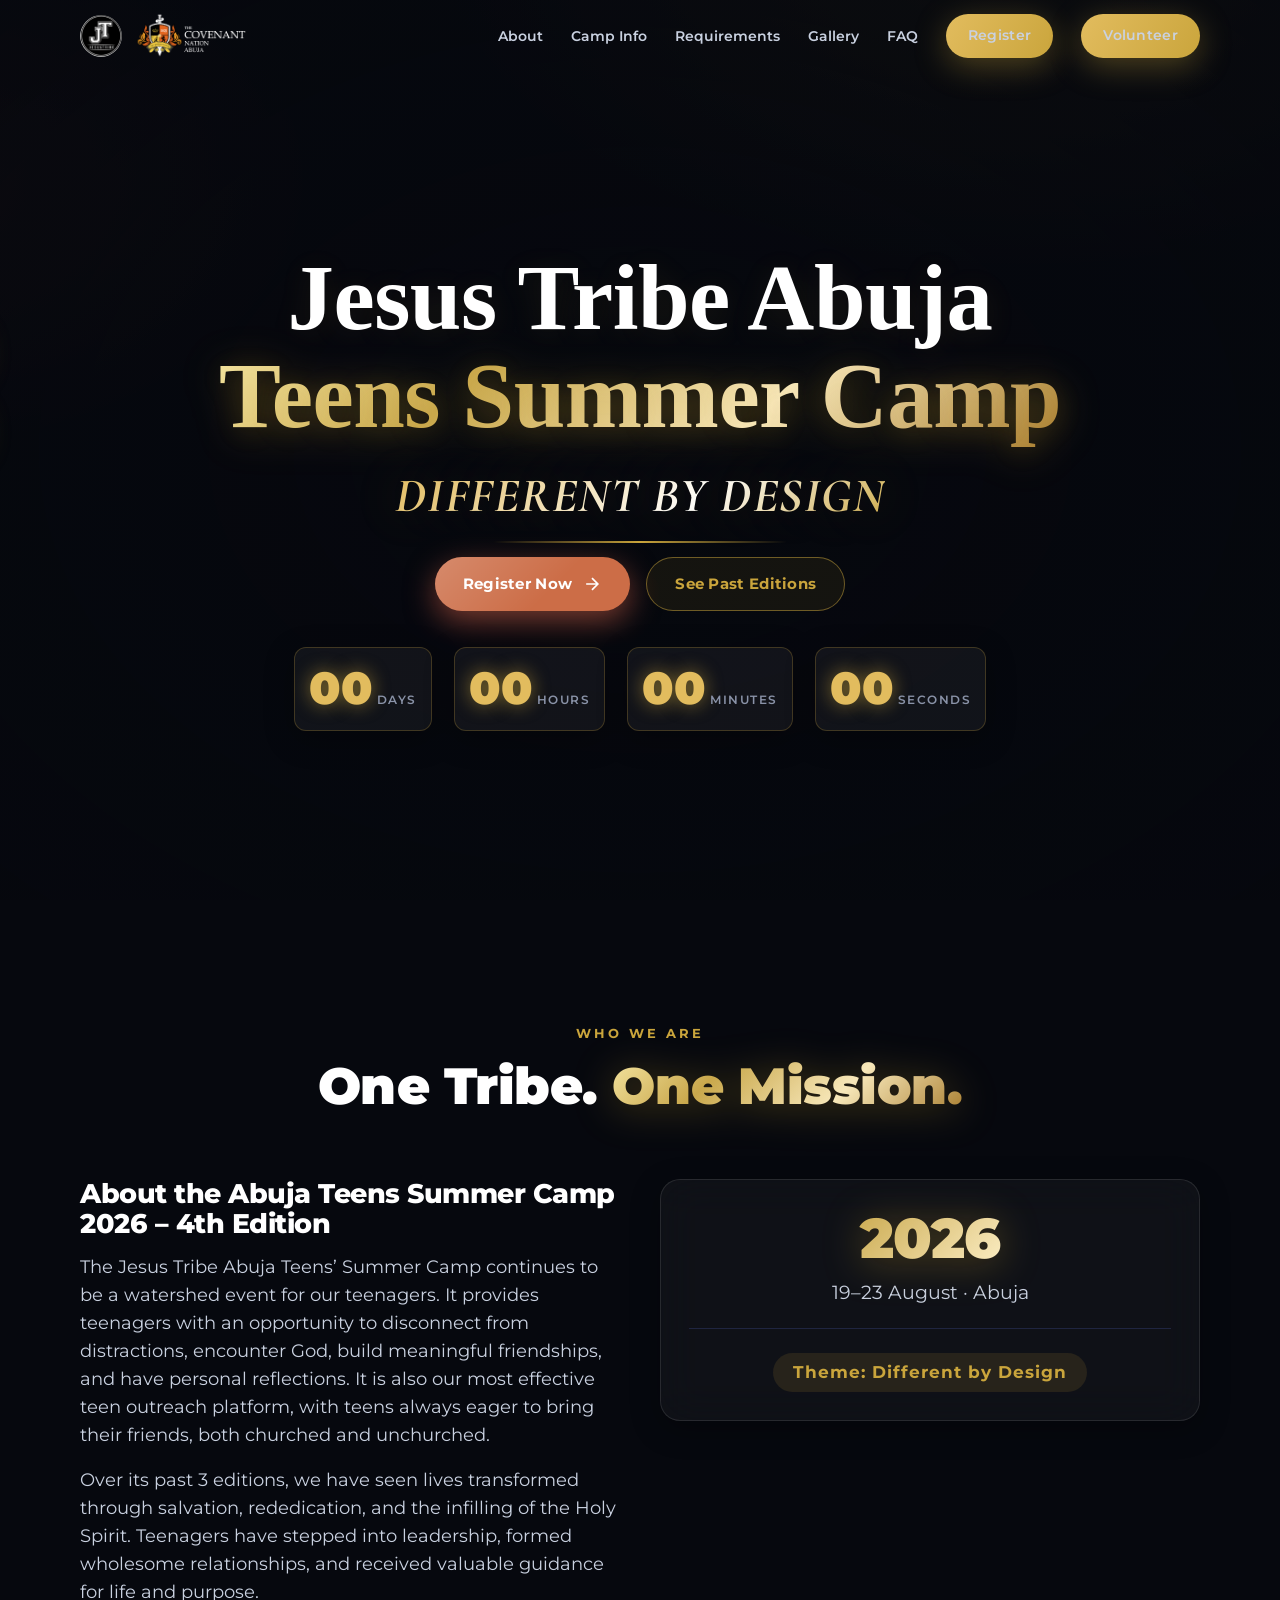
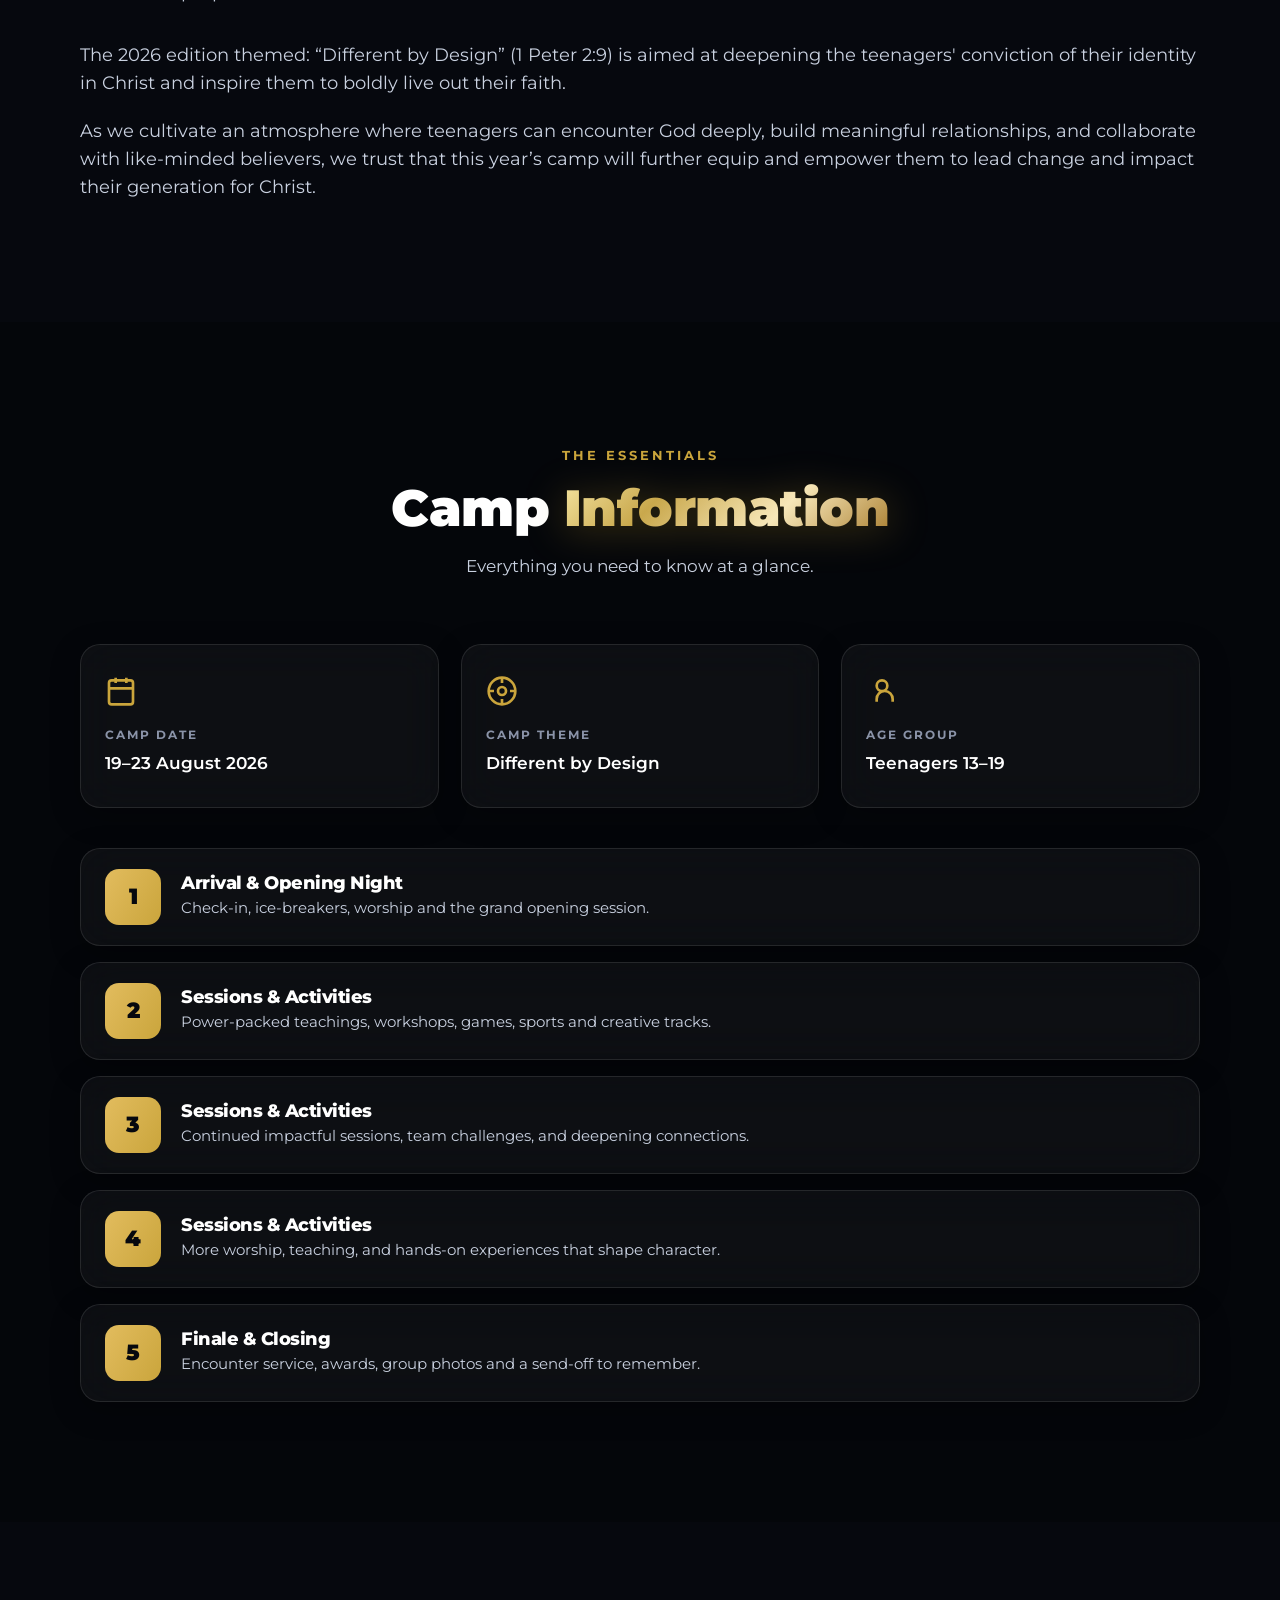
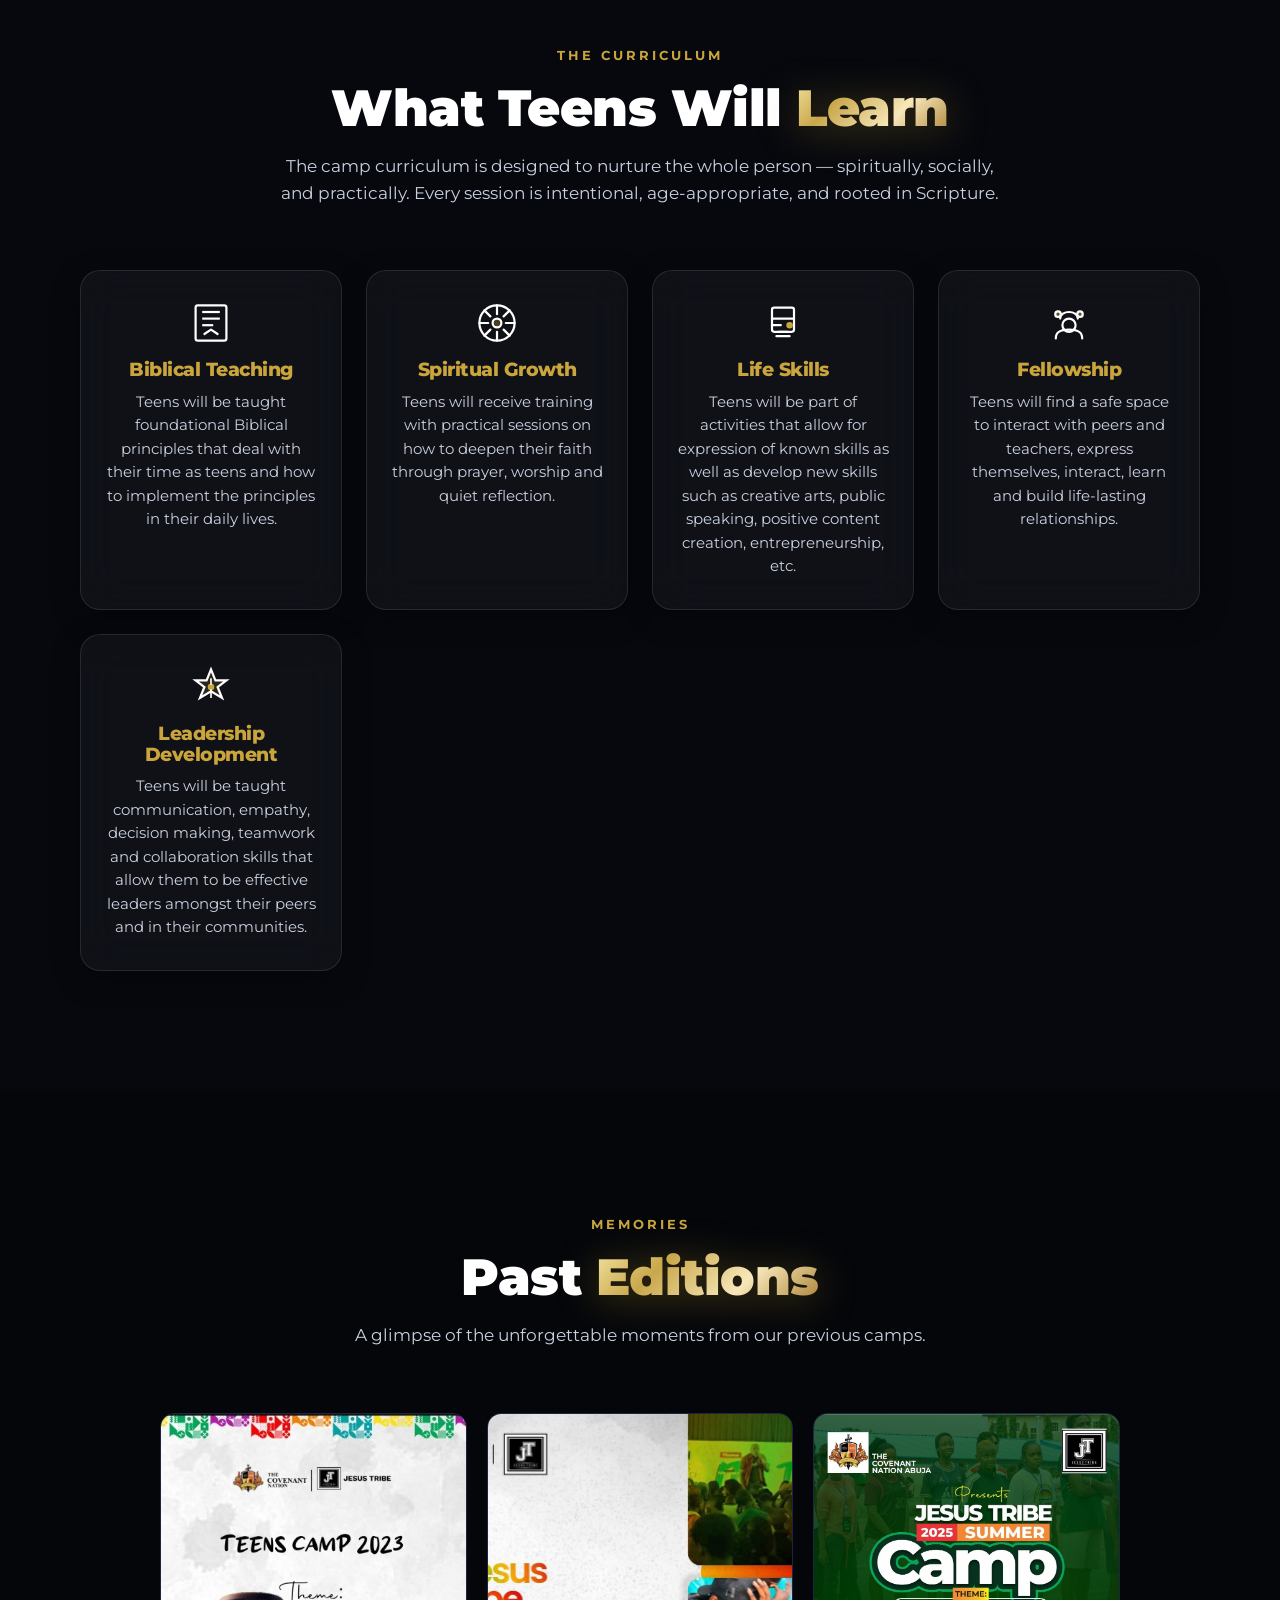
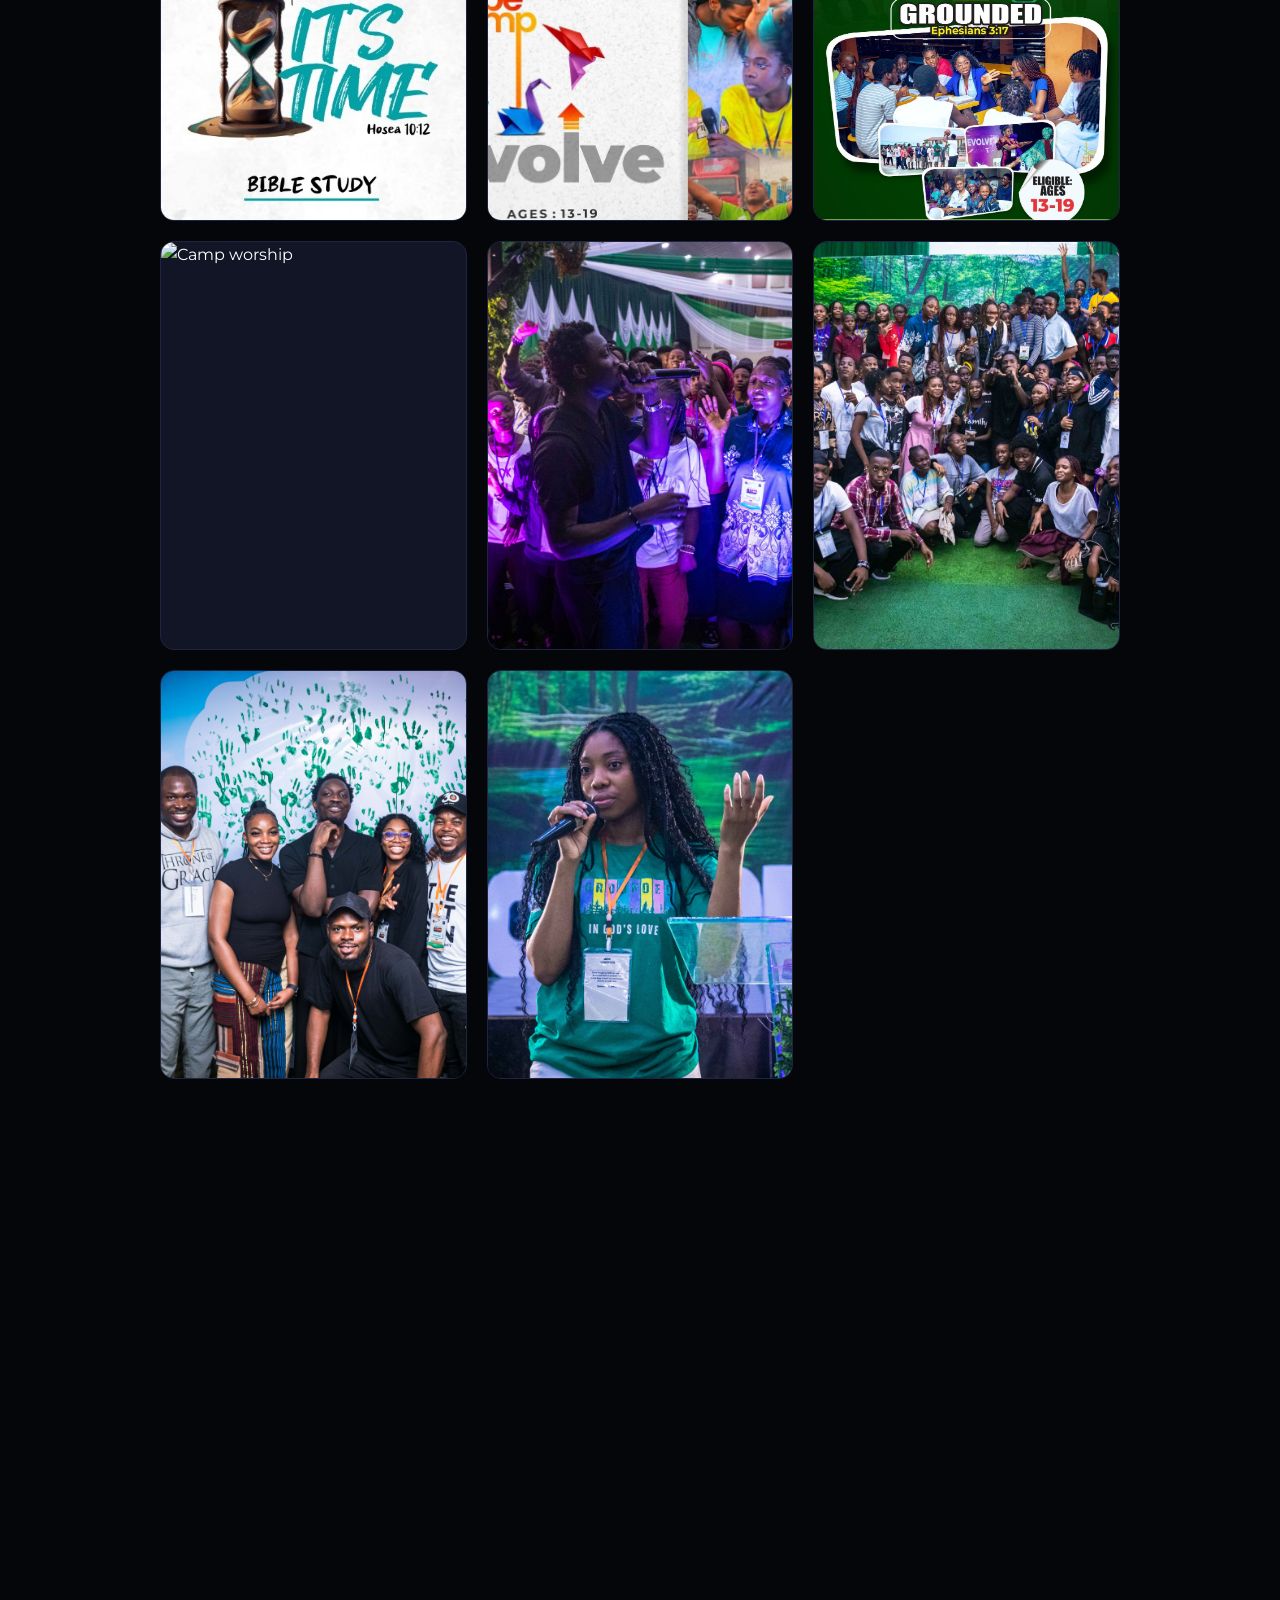
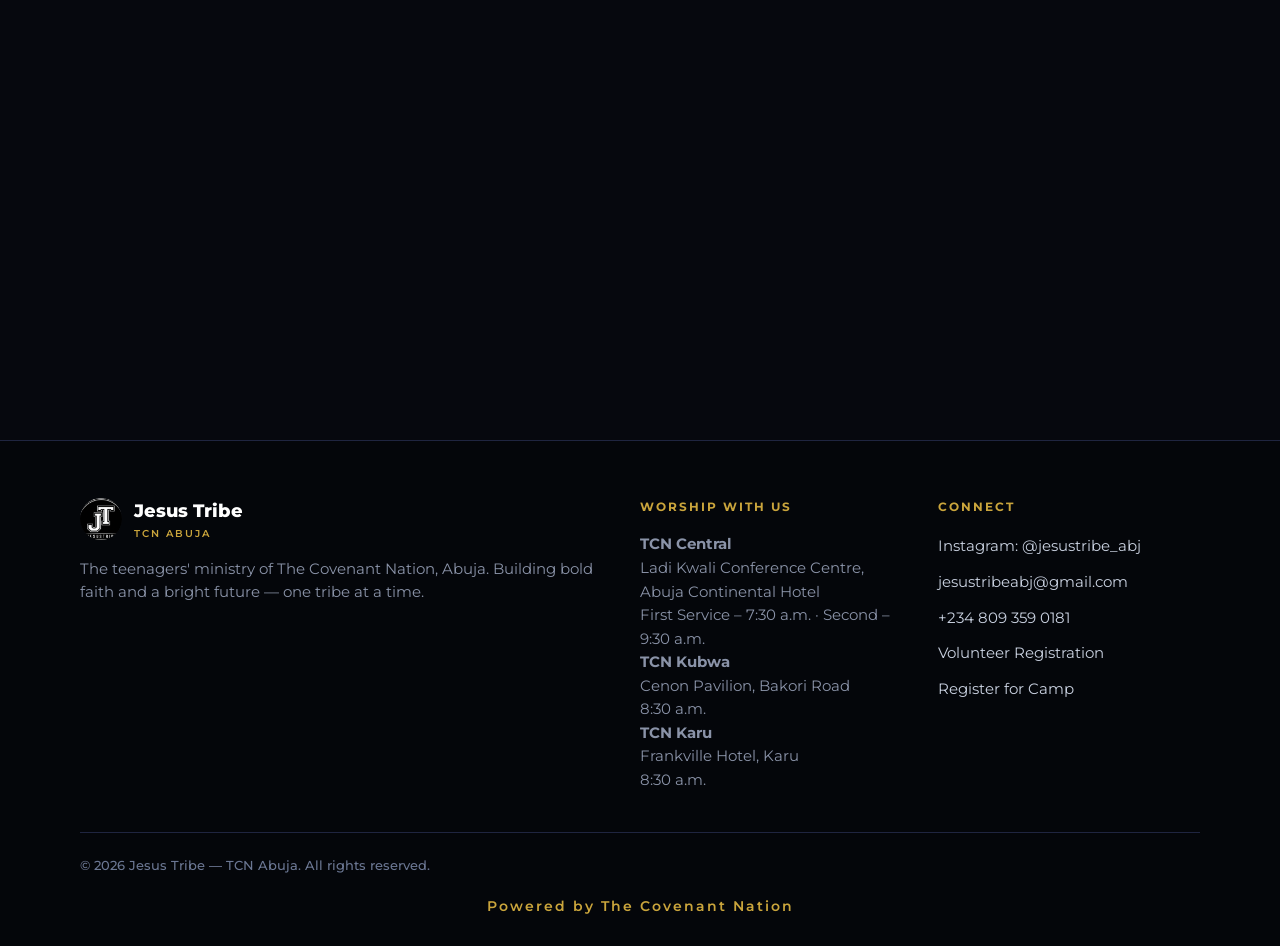
==== commit ef1b5a94: "Update index.html" ====
--- a/index.html
+++ b/index.html
@@ -11,7 +11,7 @@
     <meta property="og:type" content="website" />
     
     <meta property="og:url" content="https://jesustribeabuja.com/" />
-    <meta property="og:image" content="https://jesustribeabuja.com/jt_logo.jpg" />
+    <meta property="og:image" content="https://jesustribeabuja.com/jt.png" />
     <meta property="og:image:width" content="1200" />
     <meta property="og:image:height" content="1200" />
     <meta property="og:site_name" content="Jesus Tribe Camp — TCN Abuja" />
@@ -19,7 +19,7 @@
     <meta name="twitter:card" content="summary_large_image" />
     <meta name="twitter:title" content="Gallery — Jesus Tribe Abuja Summer Camp" />
     <meta name="twitter:description" content="Explore photo memories from Jesus Tribe Abuja Summer Camp — It's Time (2023), Evolve (2024), and Grounded (2025)." />
-    <meta name="twitter:image" content="https://jesustribeabuja.com/jt_logo.jpg" />
+    <meta name="twitter:image" content="https://jesustribeabuja.com/jt.png" />
 
     <link rel="apple-touch-icon" sizes="180x180" href="icon.png">
     <link rel="icon" type="image/png" sizes="32x32" href="favicon-32x32.png">
@@ -403,7 +403,69 @@
             </div>
         </div>
     </section>
-
+  
+    <section class="worship-with-us">
+    <div class="worship-with-us__inner">
+
+        <span class="worship-with-us__eyebrow reveal">Weekly Gatherings</span>
+
+        <h3 class="worship-with-us__title reveal">Worship <em>With Us</em></h3>
+        <p class="worship-with-us__subtitle reveal">
+        Join The Covenant Nation, Abuja for a service — we'd love to have you.
+        </p>
+
+        <!-- Signature element: the week's rhythm as a connected timeline -->
+        <div class="rhythm reveal">
+        <div class="rhythm__track"></div>
+        <div class="rhythm__stop rhythm__stop--primary">
+            <span class="rhythm__dot"></span>
+            <div class="rhythm__day">Sunday</div>
+            <div class="rhythm__time">7:30 AM</div>
+        </div>
+        <div class="rhythm__stop rhythm__stop--primary">
+            <span class="rhythm__dot"></span>
+            <div class="rhythm__day">Sunday</div>
+            <div class="rhythm__time">9:30 AM</div>
+        </div>
+        <div class="rhythm__stop">
+            <span class="rhythm__dot"></span>
+            <div class="rhythm__day">Thursday</div>
+            <div class="rhythm__time">5:30 PM</div>
+        </div>
+        </div>
+
+        <div class="venue reveal">
+        <svg class="venue__mark" viewBox="0 0 24 24" fill="none" xmlns="http://www.w3.org/2000/svg">
+            <path d="M12 21s7-6.1 7-11.5A7 7 0 0 0 5 9.5C5 14.9 12 21 12 21z" stroke="currentColor" stroke-width="1.4"/>
+            <circle cx="12" cy="9.5" r="2.4" stroke="currentColor" stroke-width="1.4"/>
+        </svg>
+        <div>
+            <p class="venue__label">Main Venue</p>
+            <p class="venue__value">
+            Ladi Kwali Conference Center <span>—</span><br>
+            Abuja Continental Hotel <span>(Formerly Sheraton)</span>
+            </p>
+        </div>
+        </div>
+
+        <div class="campuses reveal">
+        <div class="campuses__item">
+            <p class="campuses__name">TCN Kubwa</p>
+            <p class="campuses__meta">Cenon Pavilion, Bakori Road <b>· 8:30 AM</b></p>
+        </div>
+        <div class="campuses__item">
+            <p class="campuses__name">TCN Karu</p>
+            <p class="campuses__meta">Frankville Hotel, Karu <b>· 8:30 AM</b></p>
+        </div>
+        </div>
+
+        <a href="mailto:tcnabuja@gmail.com" class="worship-with-us__cta reveal">
+        Get In Touch
+        <svg viewBox="0 0 24 24"><path d="M5 12h14M12 5l7 7-7 7" stroke="currentColor" stroke-width="2.2" fill="none" stroke-linecap="round" stroke-linejoin="round"/></svg>
+        </a>
+
+    </div>
+    </section>
     <!-- ======== FOOTER ======== -->
     <footer class="footer">
         <div class="container">
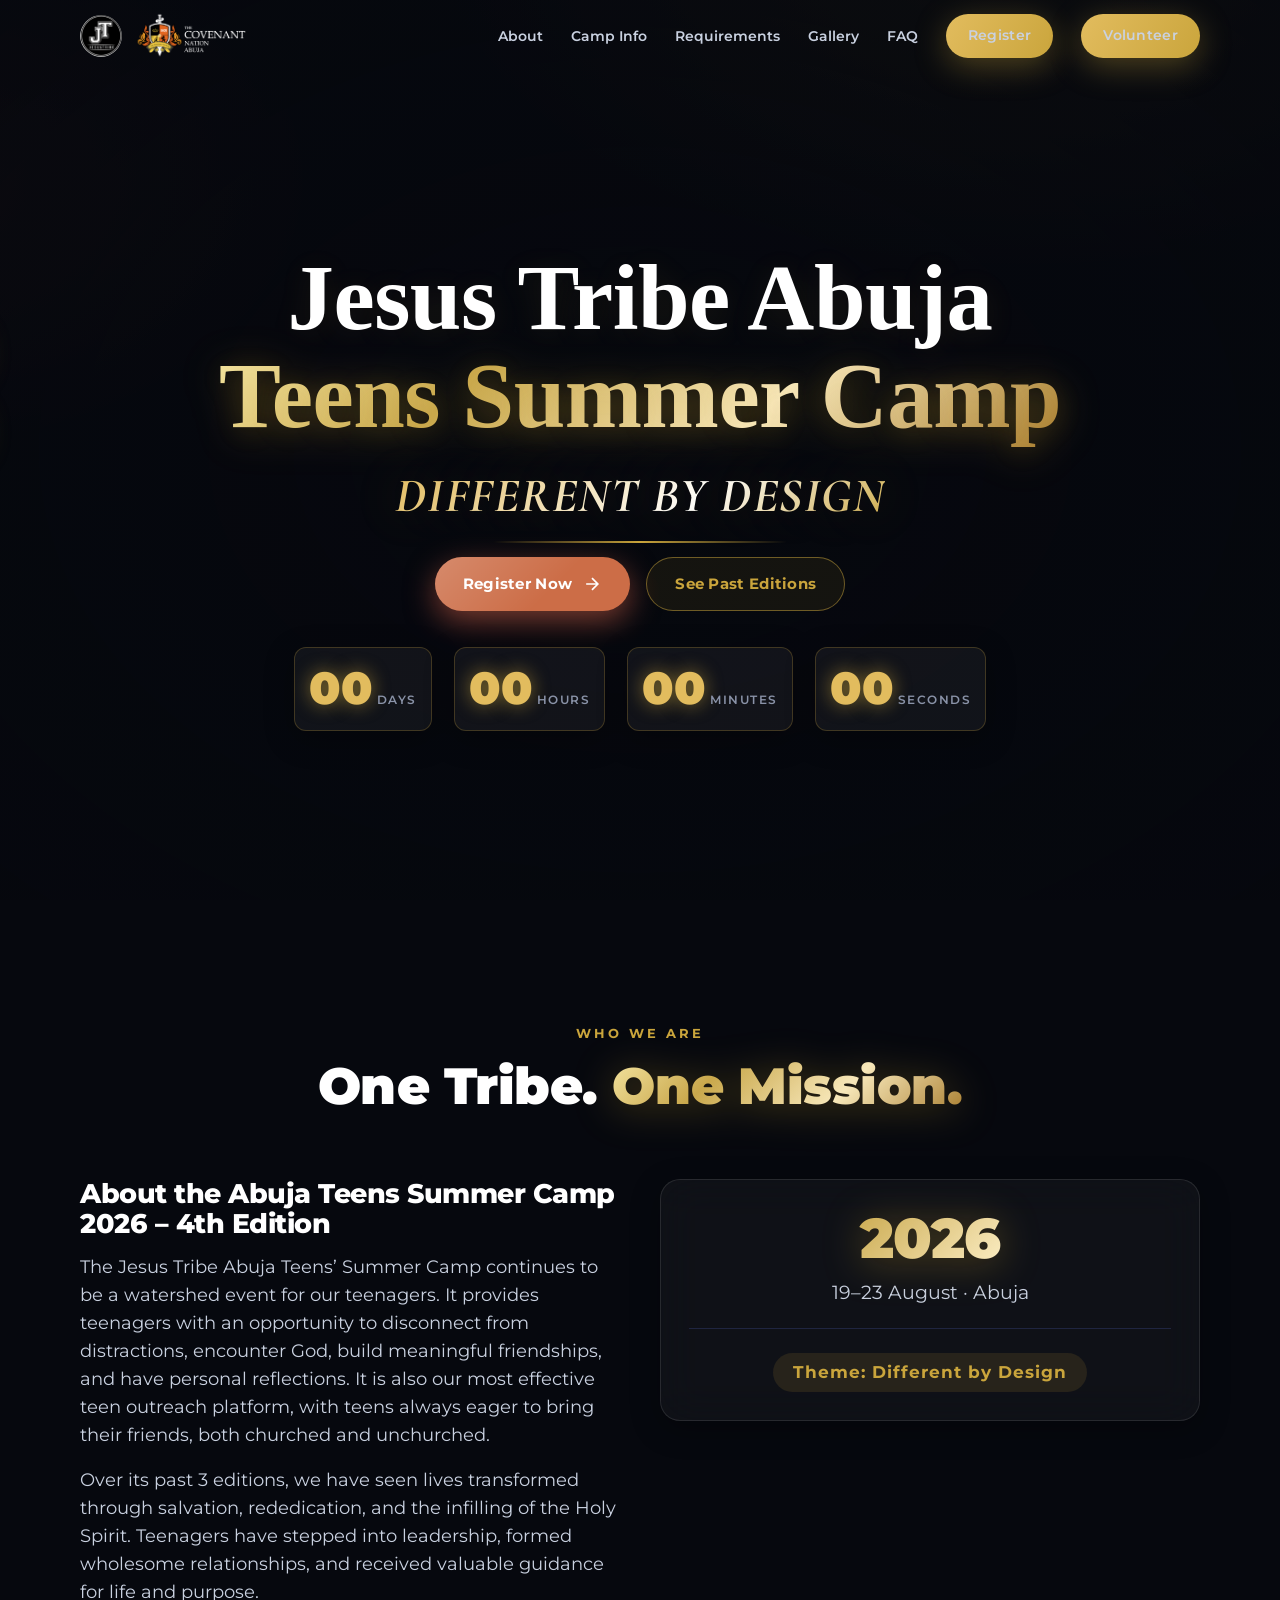
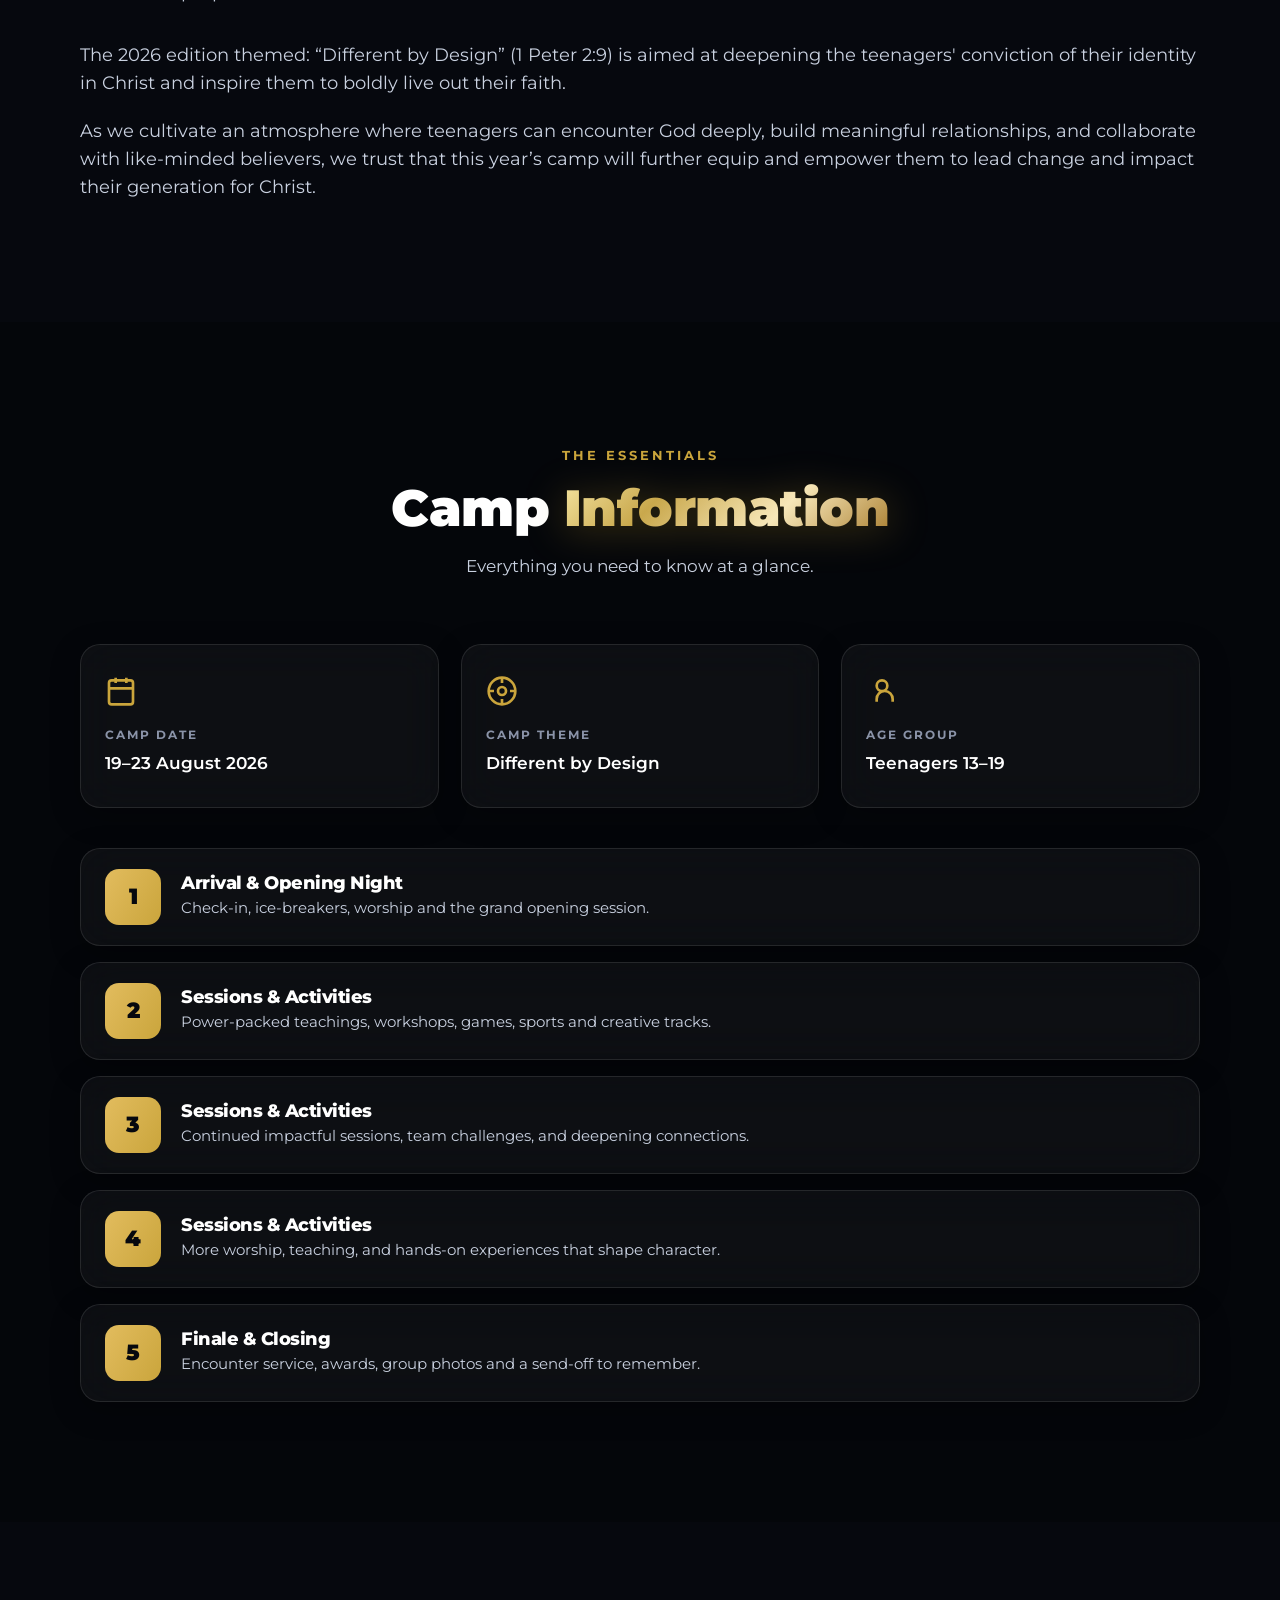
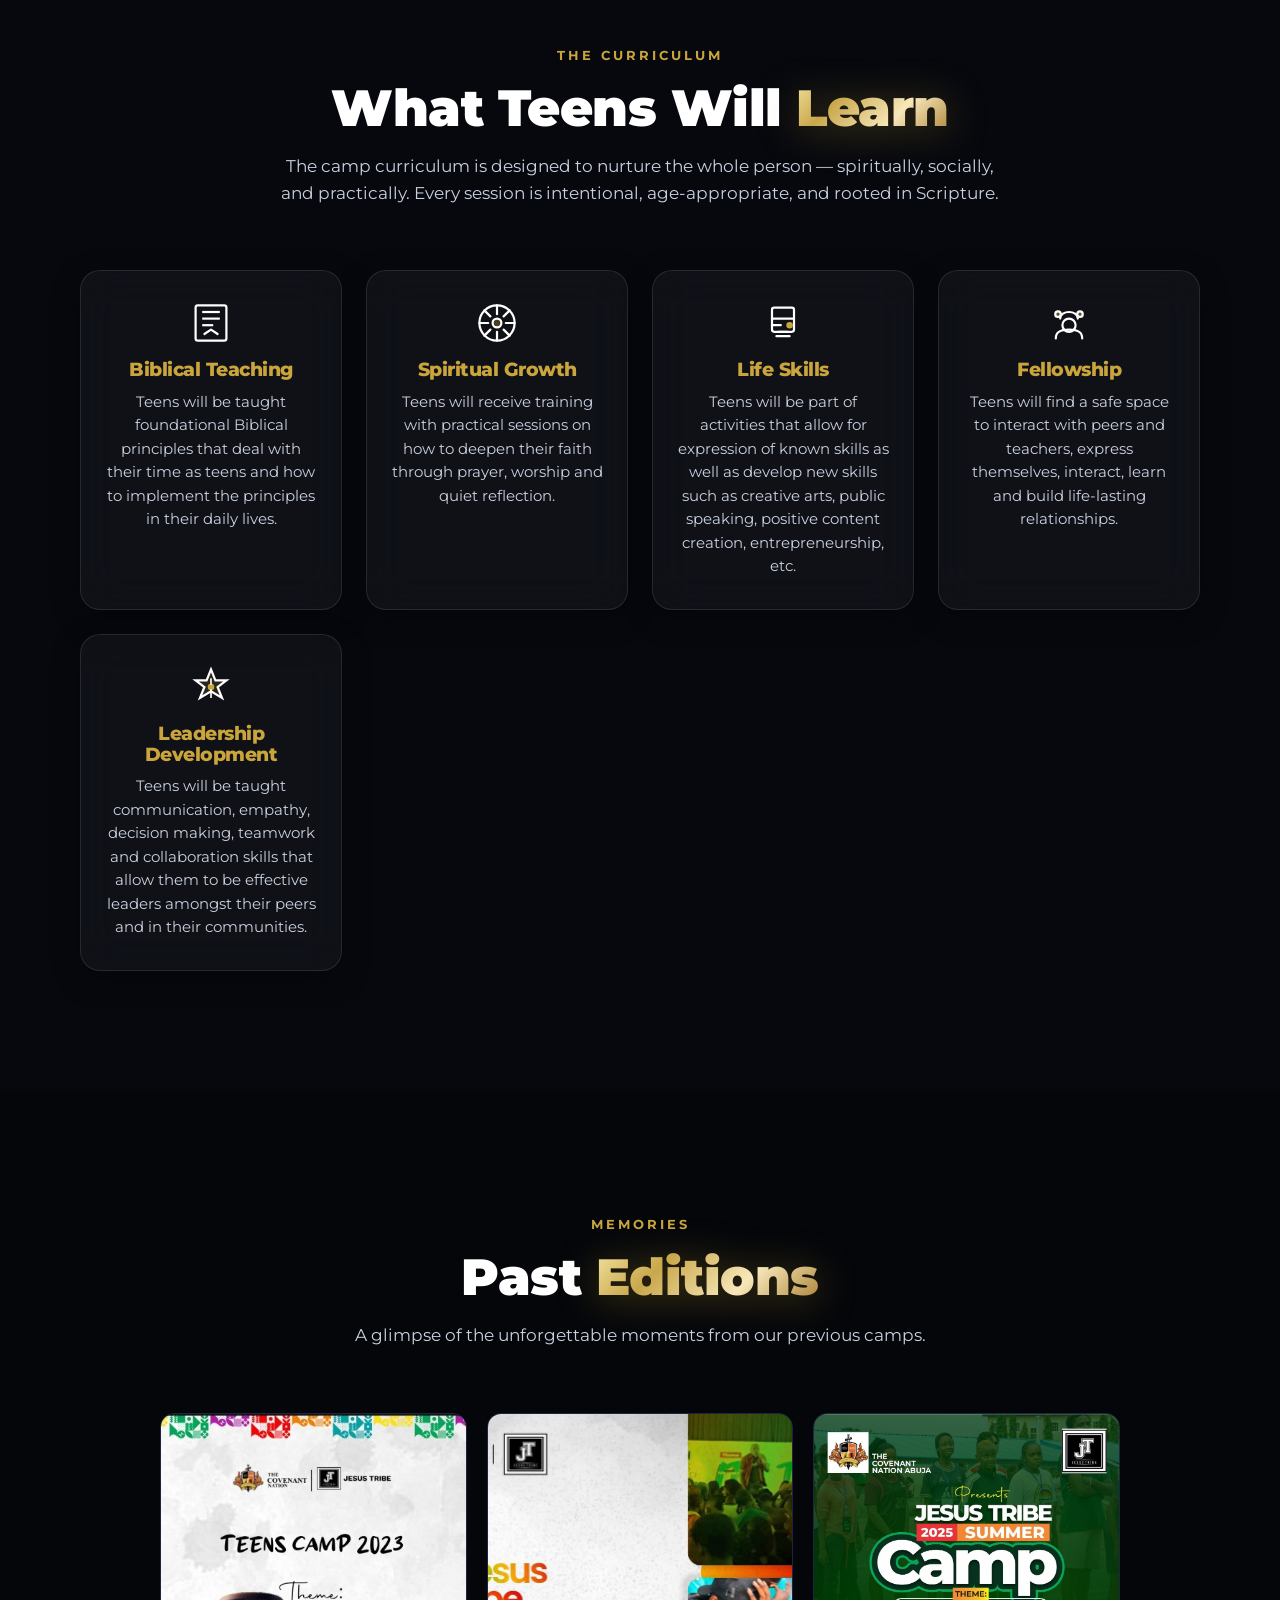
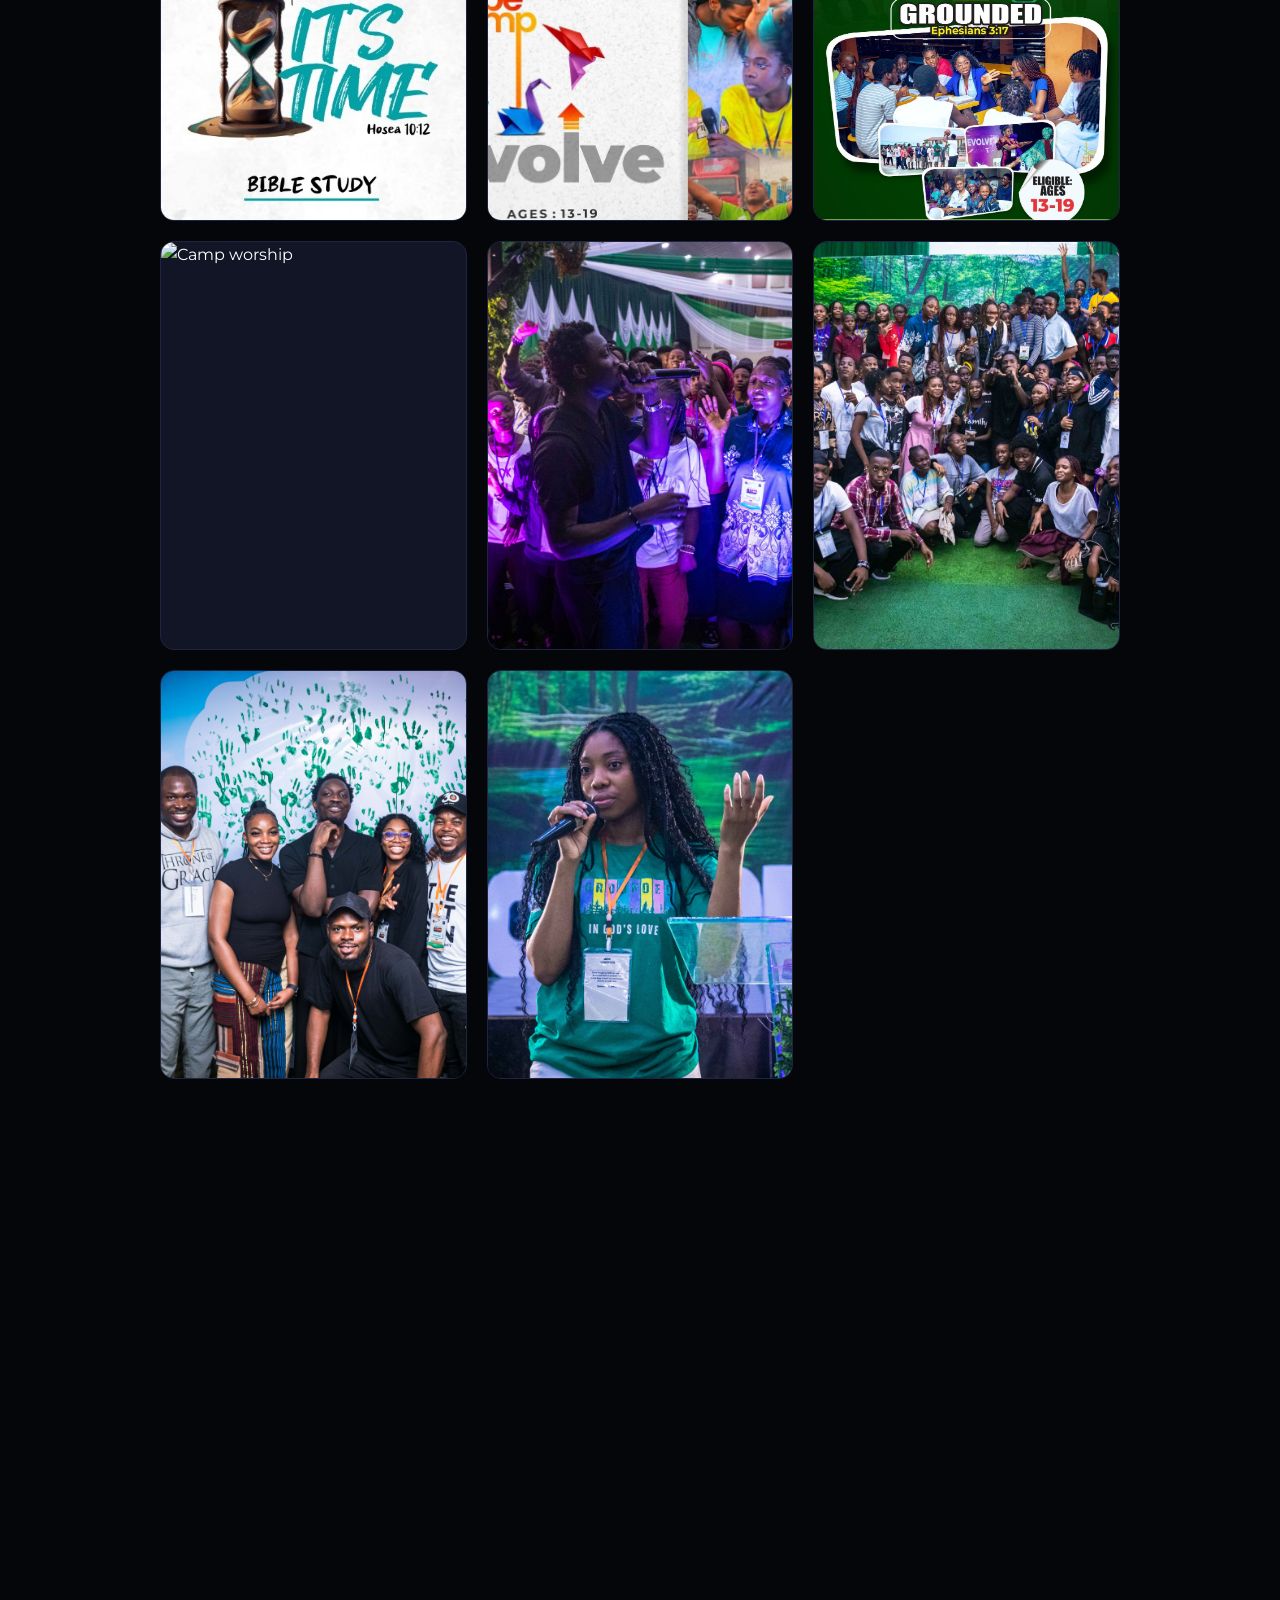
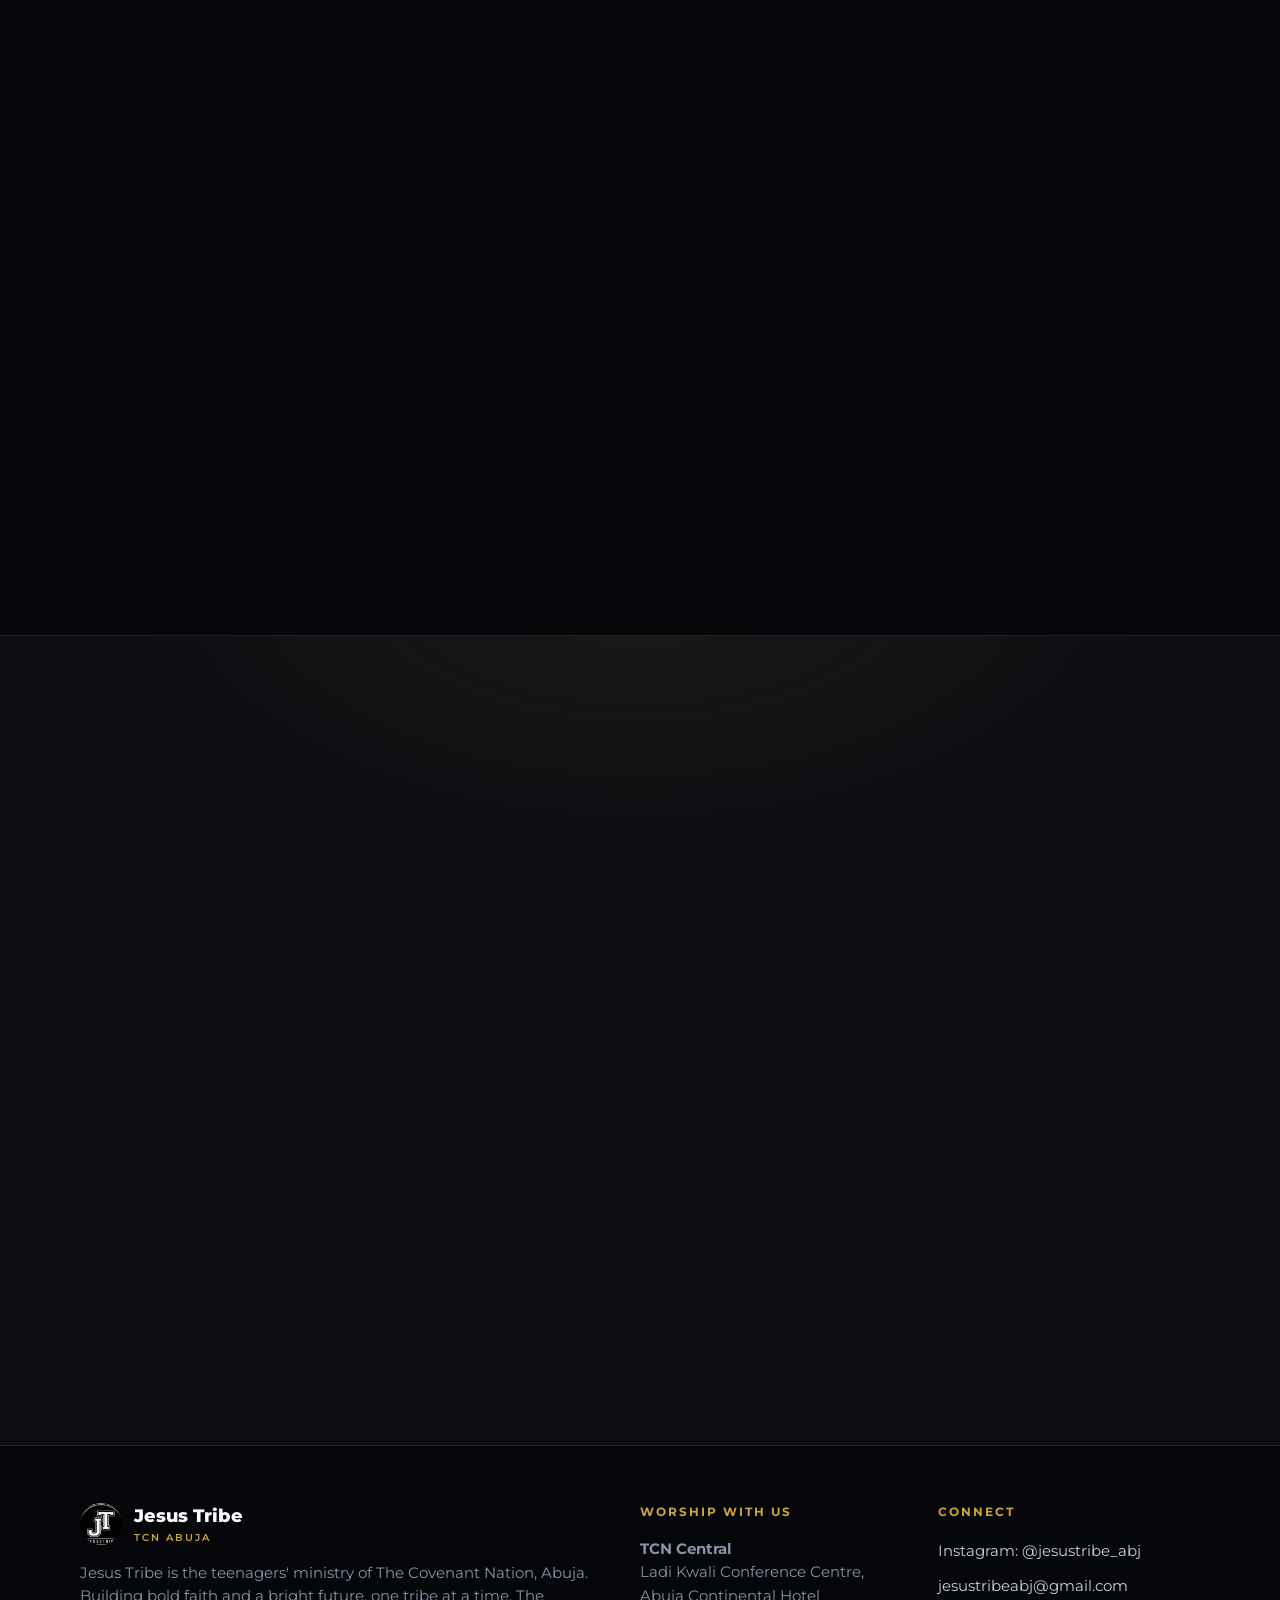
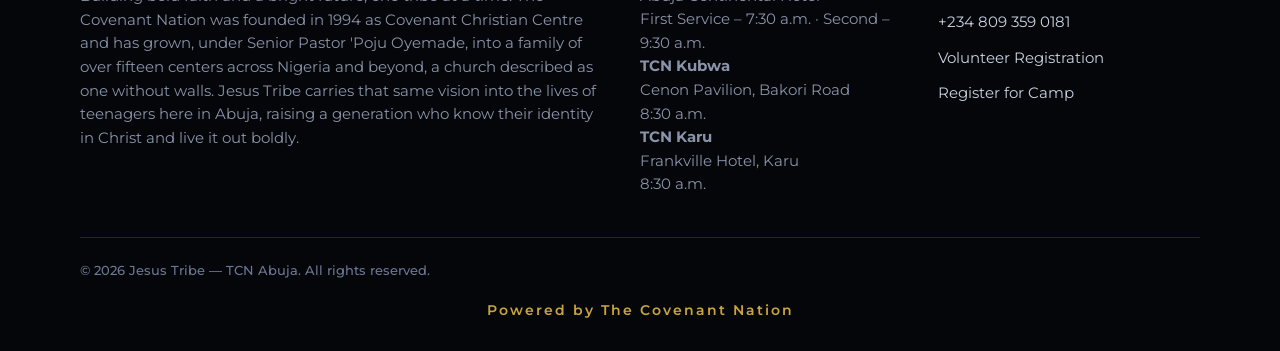
==== commit e6b399d9: "Update index.html" ====
--- a/index.html
+++ b/index.html
@@ -479,7 +479,7 @@
                             Jesus Tribe<small style="color:var(--gold);">TCN ABUJA</small>
                         </span>
                     </div>
-                    <p>The teenagers' ministry of The Covenant Nation, Abuja. Building bold faith and a bright future — one tribe at a time.</p>
+                    <p>Jesus Tribe is the teenagers' ministry of The Covenant Nation, Abuja. Building bold faith and a bright future, one tribe at a time. The Covenant Nation was founded in 1994 as Covenant Christian Centre and has grown, under Senior Pastor 'Poju Oyemade, into a family of over fifteen centers across Nigeria and beyond, a church described as one without walls. Jesus Tribe carries that same vision into the lives of teenagers here in Abuja, raising a generation who know their identity in Christ and live it out boldly.</p>
                 </div>
                 <div>
                     <h5>Worship With Us</h5>
--- a/style.css
+++ b/style.css
@@ -1377,3 +1377,256 @@
     max-width: 400px;
   }
 }
+
+
+
+/* ============ WORSHIP WITH US ============
+   Variables are scoped to .worship-with-us so they never collide
+   with the site-wide --gold / --text tokens defined in :root above. */
+
+.worship-with-us{
+  --wwu-ink: #0d0d12;
+  --wwu-panel: #15151d;
+  --wwu-paper: #f4efe4;
+  --wwu-gold: #e7b84f;
+  --wwu-gold-dim: #a9812f;
+  --wwu-line: rgba(244,239,228,0.09);
+
+  background:
+    radial-gradient(ellipse 900px 500px at 50% -10%, rgba(231,184,79,0.08), transparent 60%),
+    var(--wwu-ink);
+  color: var(--wwu-paper);
+  padding: 5.5rem 1.5rem 5rem;
+  text-align:center;
+  border-top: 1px solid var(--wwu-line);
+  position:relative;
+  overflow:hidden;
+}
+
+.worship-with-us__inner{
+  max-width: 620px;
+  margin: 0 auto;
+  position:relative;
+}
+
+.worship-with-us__eyebrow{
+  display:inline-flex;
+  align-items:center;
+  gap:0.55rem;
+  font-family:'Montserrat', sans-serif;
+  font-size: 0.72rem;
+  font-weight:600;
+  letter-spacing: 0.24em;
+  text-transform: uppercase;
+  color: var(--wwu-gold-dim);
+  margin-bottom: 1.1rem;
+}
+.worship-with-us__eyebrow::before,
+.worship-with-us__eyebrow::after{
+  content:'';
+  width: 18px;
+  height: 1px;
+  background: var(--wwu-gold-dim);
+}
+
+.worship-with-us__title{
+  font-family: 'Fraunces', serif;
+  font-optical-sizing: auto;
+  font-weight: 600;
+  font-size: clamp(2.1rem, 5vw, 2.75rem);
+  line-height: 1.1;
+  letter-spacing: -0.01em;
+  margin: 0 0 0.85rem;
+  color: var(--wwu-paper);
+}
+.worship-with-us__title em{
+  font-style: italic;
+  color: var(--wwu-gold);
+}
+
+.worship-with-us__subtitle{
+  font-size: 1rem;
+  line-height: 1.6;
+  color: rgba(244,239,228,0.62);
+  max-width: 30rem;
+  margin: 0 auto 3rem;
+}
+
+/* --- Service rhythm strip: the signature element ---
+   A worship calendar literally has a weekly rhythm, so we make
+   that rhythm visible: a connecting thread running through the
+   week's three gatherings, each marked like a point in time. */
+
+.rhythm{
+  position: relative;
+  display:flex;
+  justify-content:center;
+  gap: 0;
+  margin: 0 0 2.75rem;
+  padding-top: 0.5rem;
+}
+
+.rhythm__track{
+  position:absolute;
+  top: 22px;
+  left: 12%;
+  right: 12%;
+  height: 1px;
+  background: linear-gradient(90deg, transparent, var(--wwu-gold-dim) 15%, var(--wwu-gold-dim) 85%, transparent);
+}
+
+.rhythm__stop{
+  flex: 1;
+  position: relative;
+  padding: 0 0.5rem;
+}
+
+.rhythm__dot{
+  width: 9px;
+  height: 9px;
+  border-radius: 50%;
+  background: var(--wwu-ink);
+  border: 1.5px solid var(--wwu-gold);
+  margin: 0 auto 1rem;
+  position: relative;
+  z-index: 2;
+}
+
+.rhythm__stop--primary .rhythm__dot{
+  background: var(--wwu-gold);
+  box-shadow: 0 0 0 4px rgba(231,184,79,0.12);
+}
+
+.rhythm__day{
+  font-family:'Montserrat', sans-serif;
+  font-size: 0.68rem;
+  font-weight: 700;
+  letter-spacing: 0.14em;
+  text-transform: uppercase;
+  color: var(--wwu-gold-dim);
+  margin-bottom: 0.35rem;
+}
+
+.rhythm__time{
+  font-family:'Fraunces', serif;
+  font-weight: 600;
+  font-size: 1.05rem;
+  color: var(--wwu-paper);
+  line-height:1.3;
+}
+
+/* --- Venue card --- */
+
+.venue{
+  text-align:left;
+  background: var(--wwu-panel);
+  border: 1px solid var(--wwu-line);
+  border-radius: 4px;
+  padding: 1.35rem 1.5rem;
+  margin-bottom: 1.75rem;
+  display:flex;
+  align-items:flex-start;
+  gap: 1rem;
+}
+
+.venue__mark{
+  flex-shrink:0;
+  width: 30px;
+  height: 30px;
+  color: var(--wwu-gold);
+  margin-top: 0.1rem;
+}
+
+.venue__label{
+  font-size: 0.68rem;
+  font-weight: 700;
+  letter-spacing: 0.14em;
+  text-transform: uppercase;
+  color: var(--wwu-gold-dim);
+  margin: 0 0 0.3rem;
+}
+
+.venue__value{
+  font-size: 0.98rem;
+  line-height: 1.5;
+  color: var(--wwu-paper);
+  margin:0;
+}
+.venue__value span{ color: rgba(244,239,228,0.55); }
+
+/* --- Campuses: horizontal, quiet, no card-in-a-card --- */
+
+.campuses{
+  display:flex;
+  justify-content:center;
+  gap: 2.5rem;
+  flex-wrap: wrap;
+  padding: 1.5rem 0 2.25rem;
+  margin-bottom: 0.5rem;
+  border-top: 1px solid var(--wwu-line);
+}
+
+.campuses__item{
+  text-align:left;
+}
+
+.campuses__name{
+  font-family:'Fraunces', serif;
+  font-size: 0.95rem;
+  font-weight:600;
+  color: var(--wwu-paper);
+  margin: 0 0 0.2rem;
+}
+
+.campuses__meta{
+  font-size: 0.82rem;
+  color: rgba(244,239,228,0.55);
+  margin:0;
+}
+.campuses__meta b{
+  color: var(--wwu-gold-dim);
+  font-weight:600;
+}
+
+.worship-with-us__cta{
+  display:inline-flex;
+  align-items:center;
+  gap:0.5rem;
+  background: transparent;
+  color: var(--wwu-gold);
+  font-family:'Montserrat', sans-serif;
+  font-weight: 600;
+  font-size: 0.92rem;
+  text-decoration:none;
+  padding: 0.85rem 2.1rem;
+  border-radius: 999px;
+  border: 1px solid var(--wwu-gold-dim);
+  transition: background 0.25s ease, color 0.25s ease, border-color 0.25s ease;
+}
+
+.worship-with-us__cta:hover{
+  background: var(--wwu-gold);
+  color: var(--wwu-ink);
+  border-color: var(--wwu-gold);
+}
+
+.worship-with-us__cta svg{
+  width: 14px; height: 14px;
+  transition: transform 0.25s ease;
+}
+.worship-with-us__cta:hover svg{
+  transform: translateX(3px);
+}
+
+@media (max-width: 560px){
+  .rhythm{ flex-wrap: nowrap; }
+  .rhythm__track{ left: 8%; right: 8%; }
+  .rhythm__time{ font-size: 0.92rem; }
+  .venue{ flex-direction:column; }
+  .campuses{ gap: 1.75rem; }
+}
+
+@media (max-width: 380px){
+  .rhythm__day{ font-size: 0.6rem; letter-spacing: 0.08em; }
+  .rhythm__time{ font-size: 0.8rem; }
+}
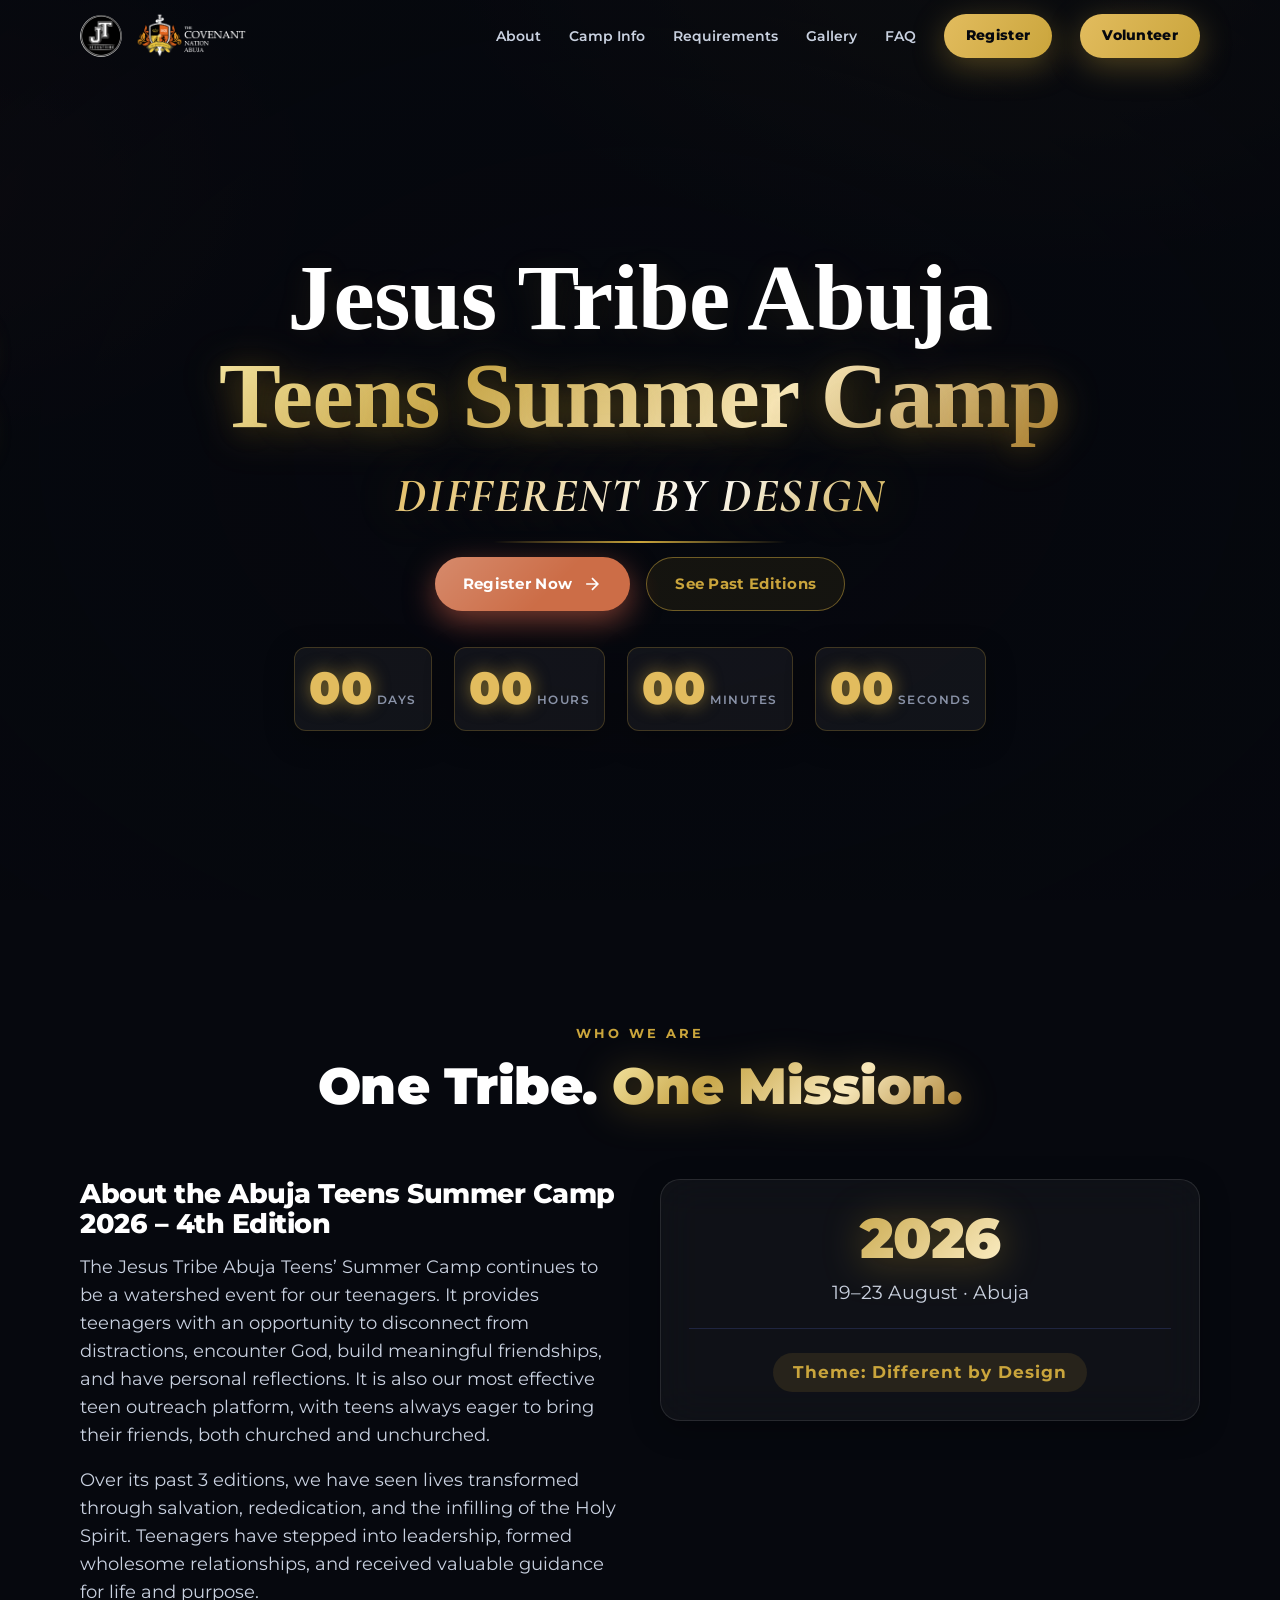
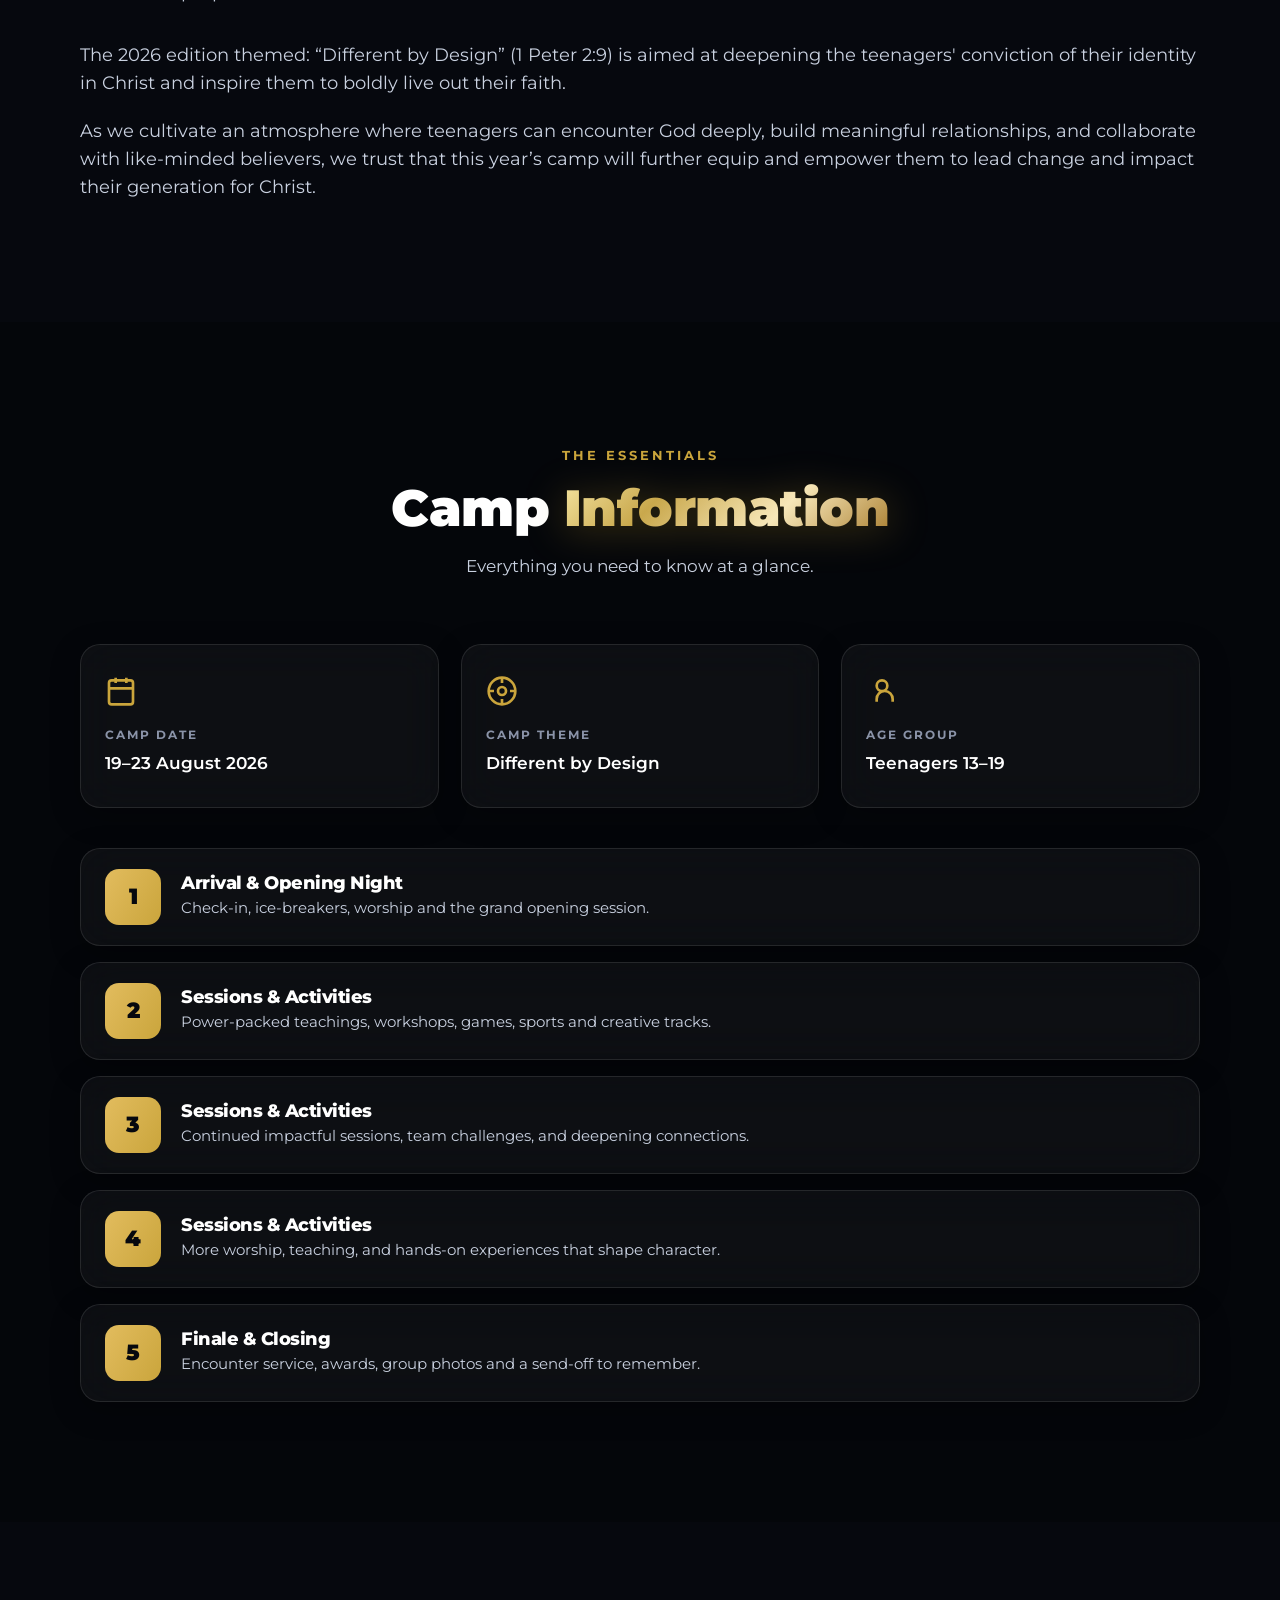
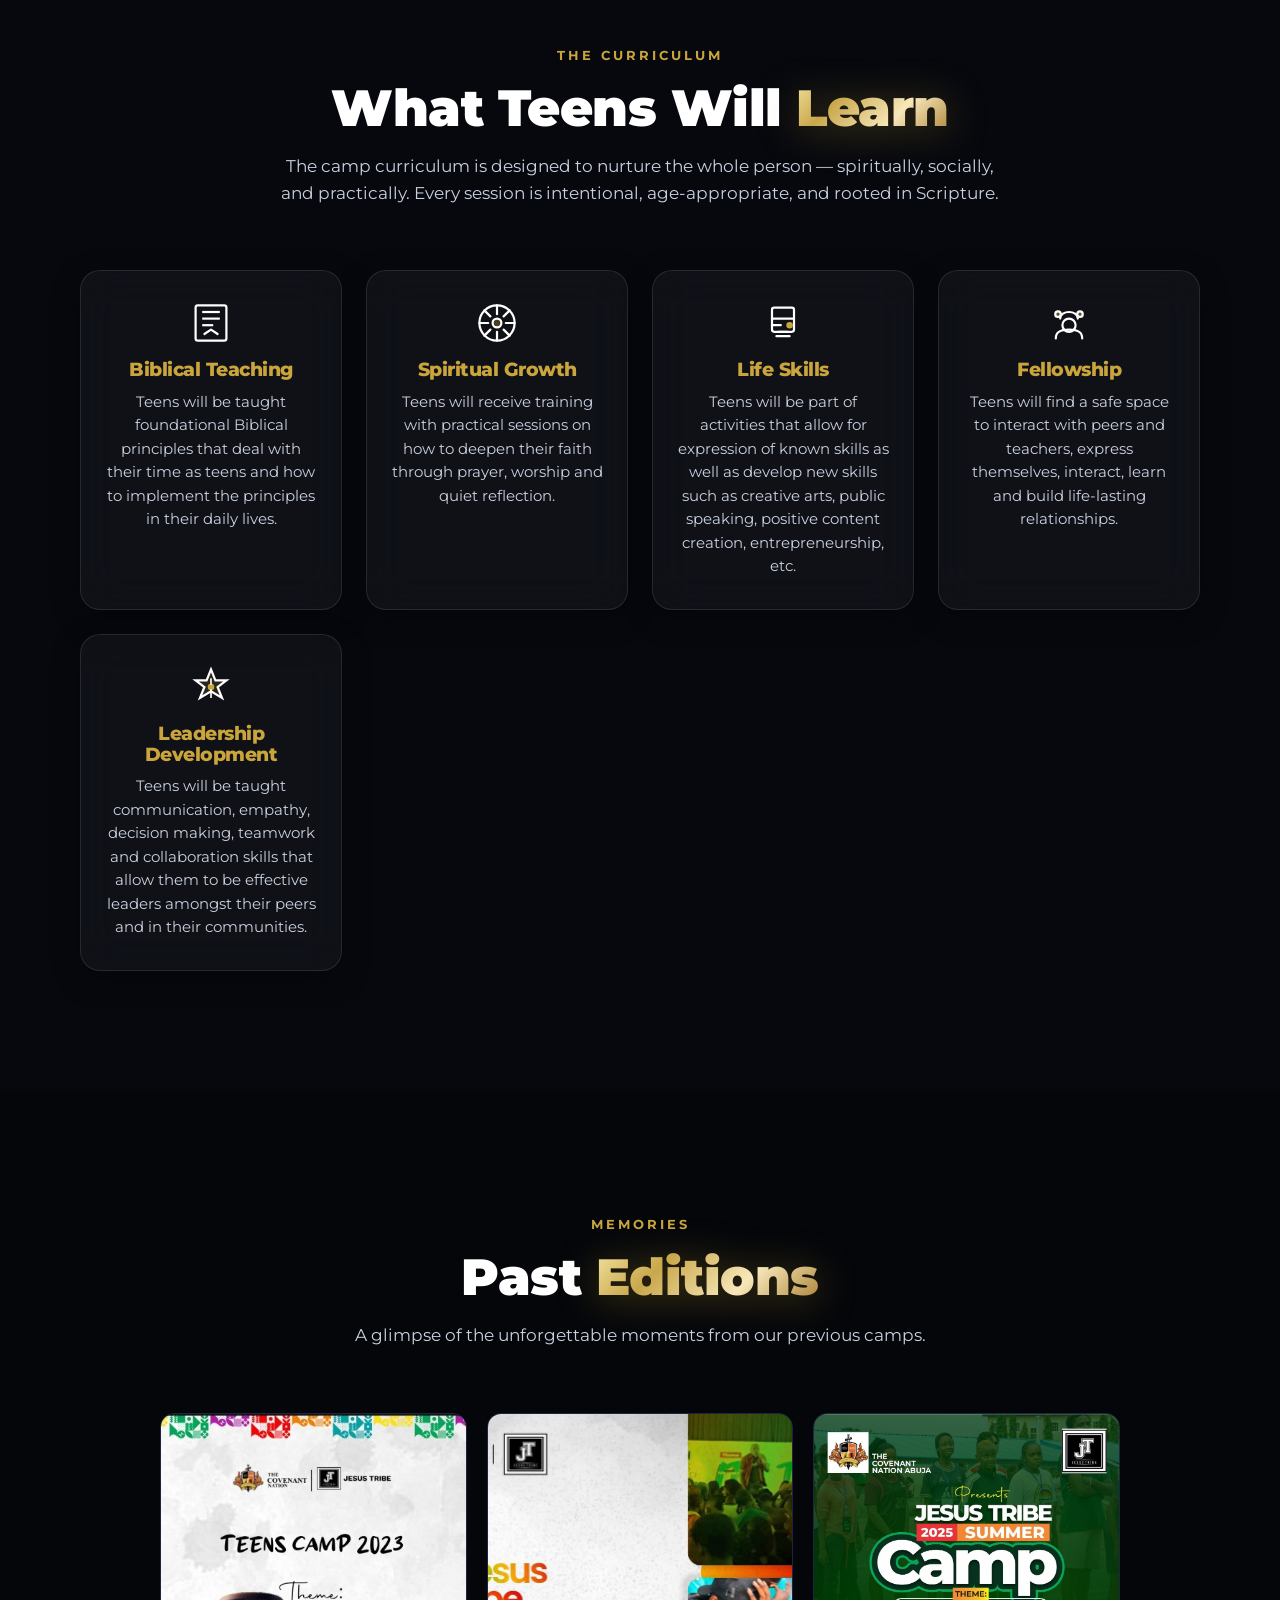
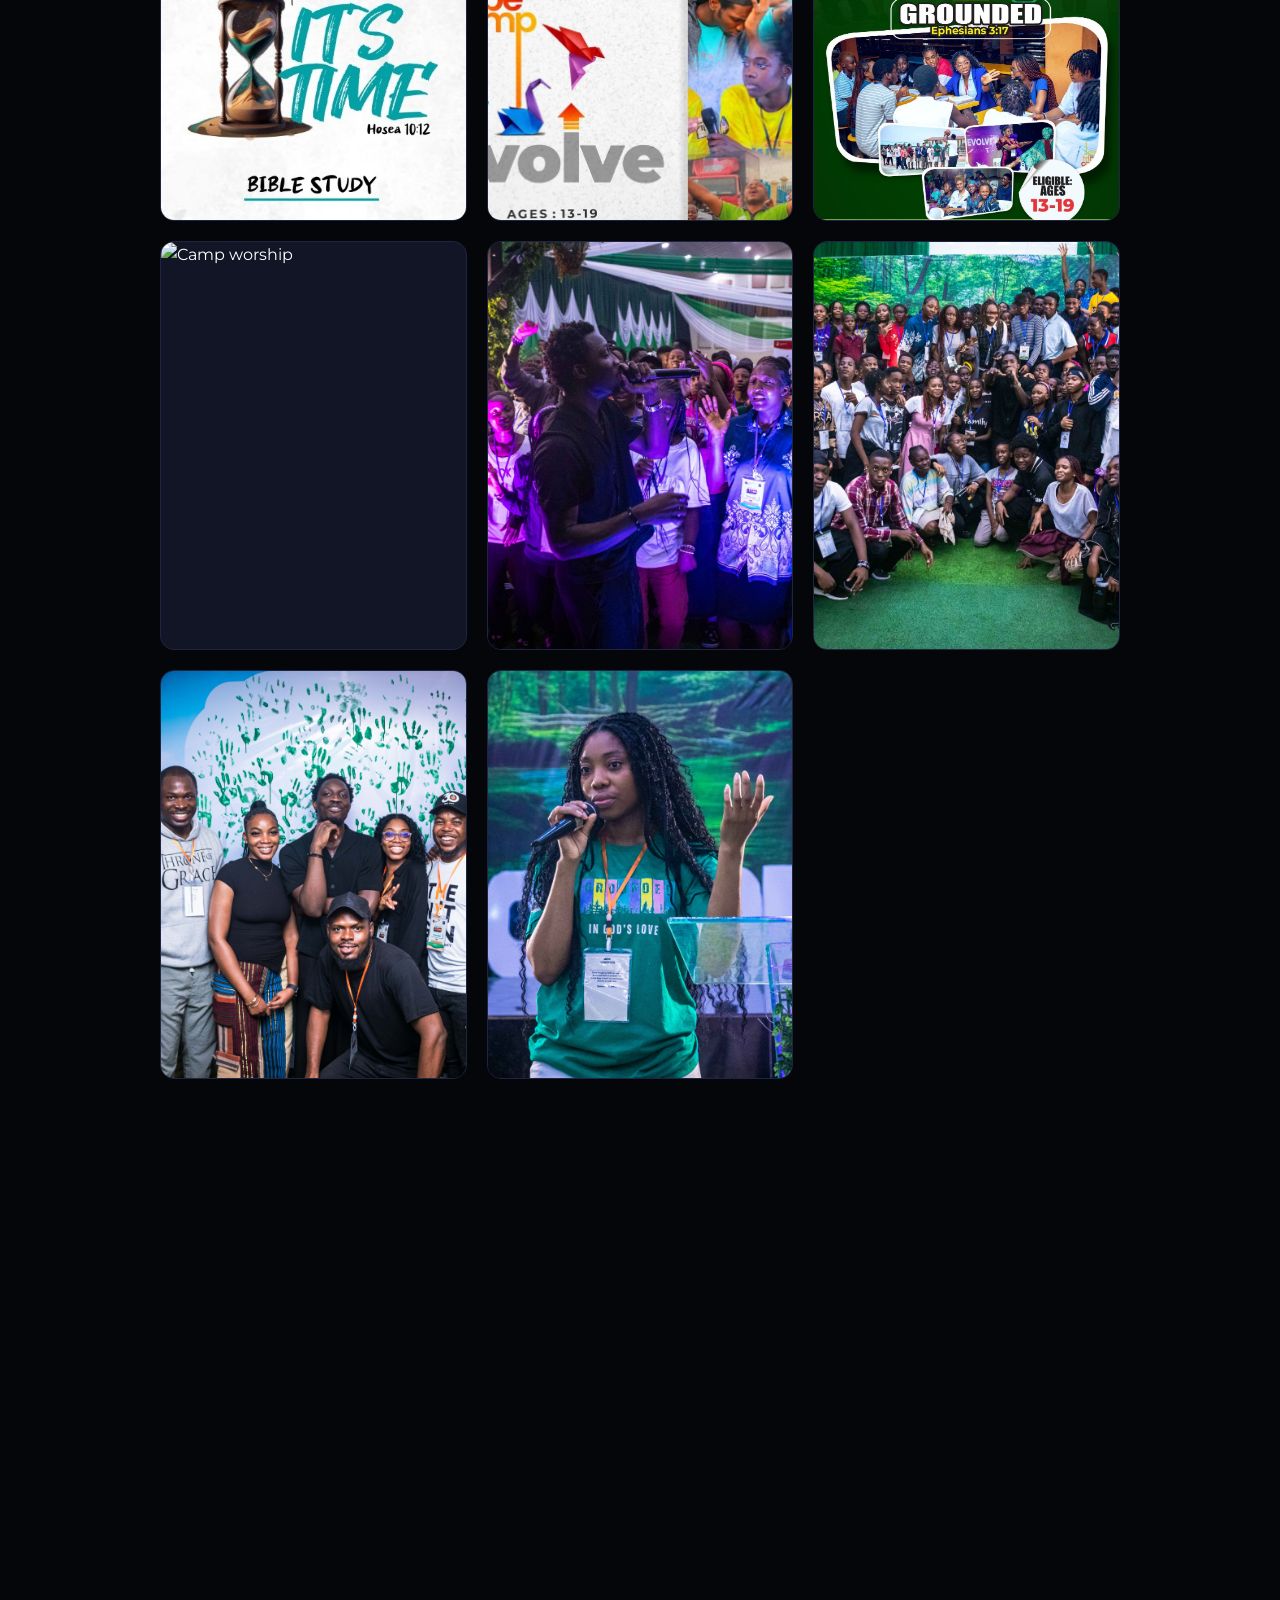
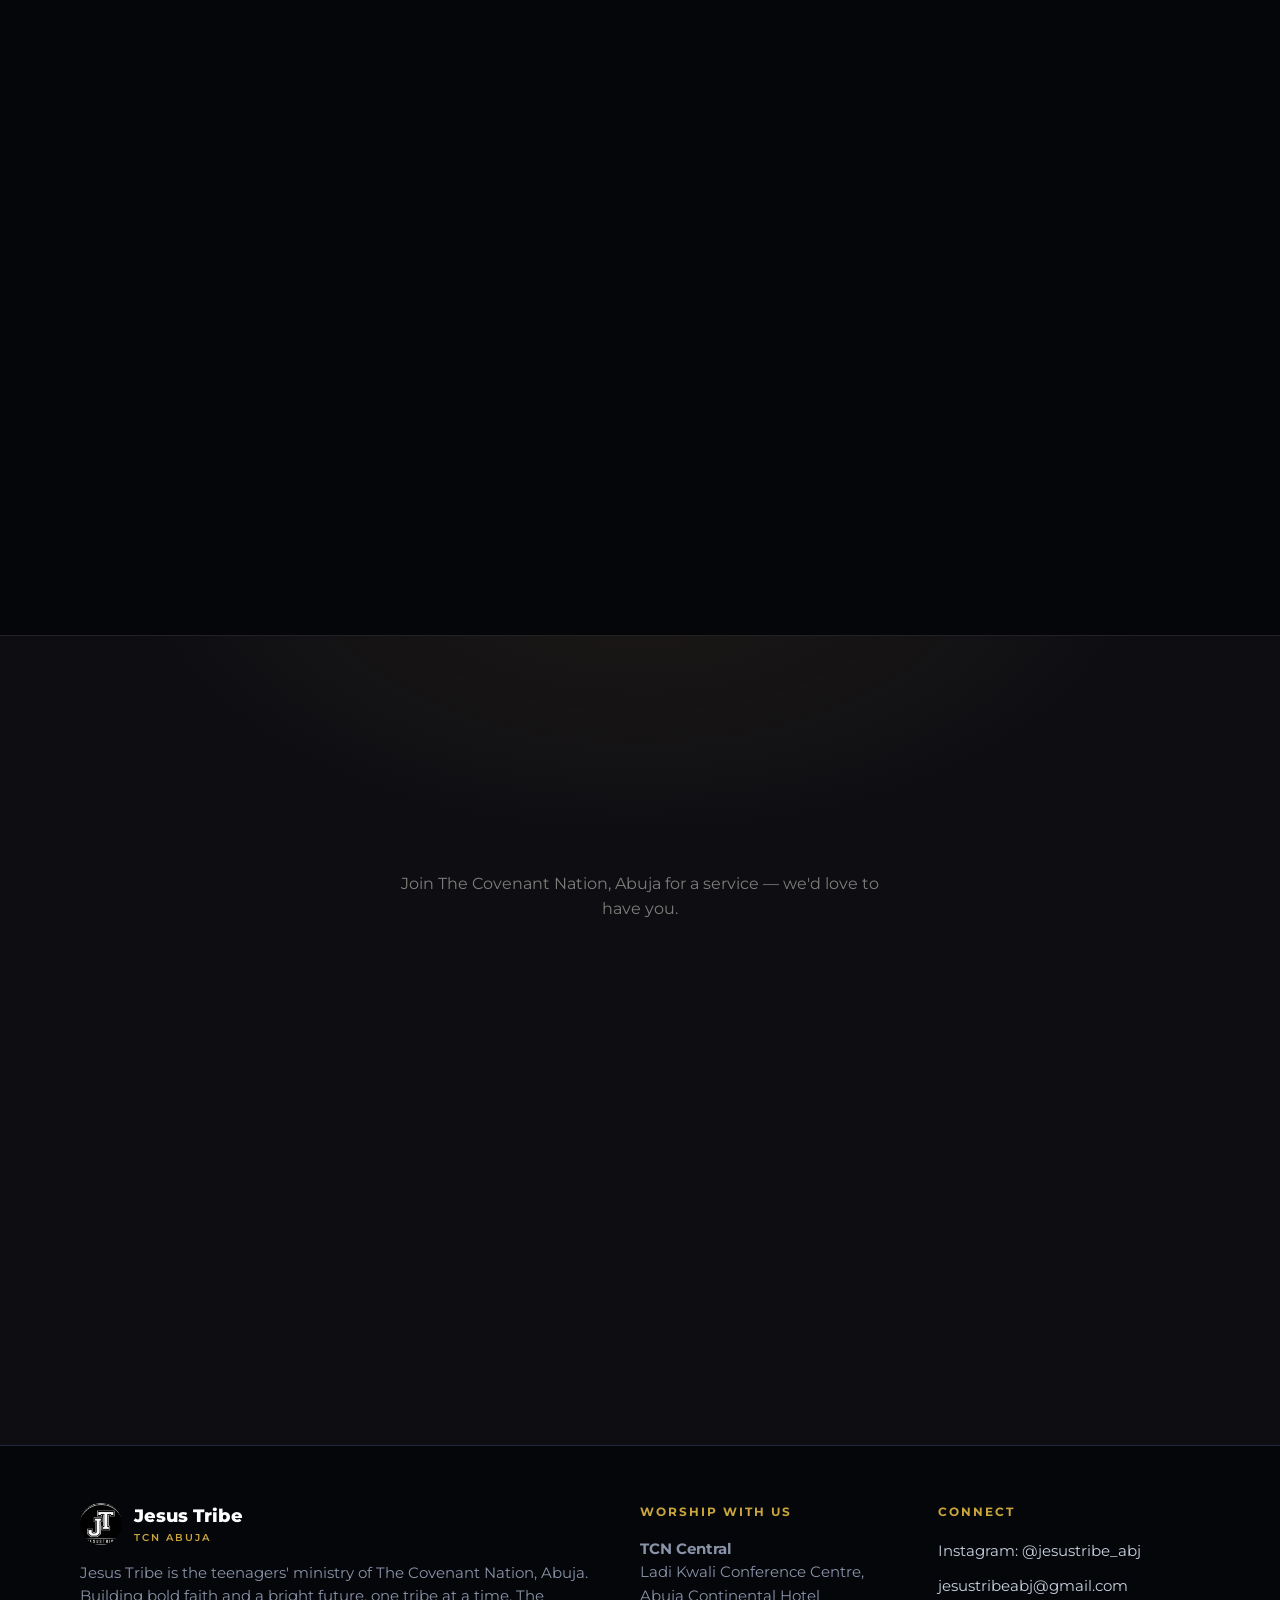
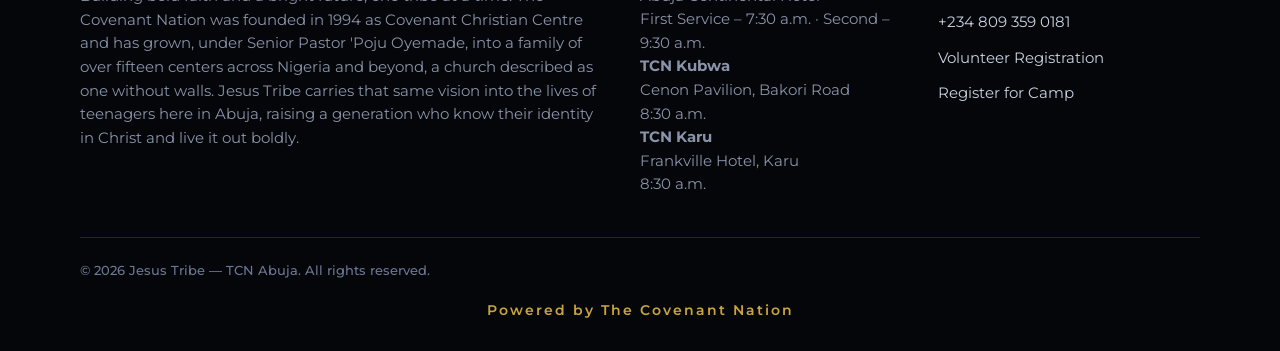
==== commit 832e0f2f: "Update index.html" ====
--- a/index.html
+++ b/index.html
@@ -63,7 +63,7 @@
                 <li><a href="#gallery">Gallery</a></li>
                 <li><a href="#faq">FAQ</a></li>
                 <li><a href="https://bit.ly/JTCampVolunteer2026" target="_blank" rel="noopener" class="btn btn-gold mobile-register-btn">Volunteer</a></li>
-                <li><a href="https://docs.google.com/forms/d/1kpnIahSj8LwPsCqpc6NtySA5wL6x3ZLZyK99R5Oj99w/viewform?edit_requested=true" target="_blank" rel="noopener" class="btn btn-gold mobile-register-btn">Register Now</a></li>
+                <li><a href="https://docs.google.com/forms/d/e/1FAIpQLSdB7temlfkTchJXXtOUbXsrh5JpghU5n1gexJ4GMY7xm-hWhw/viewform" target="_blank" rel="noopener" class="btn btn-gold mobile-register-btn">Register Now</a></li>
             </ul>
         </div>
     </nav>
@@ -90,7 +90,7 @@
                 <li><a href="requirements.html">Requirements</a></li>
                 <li><a href="#gallery">Gallery</a></li>
                 <li><a href="#faq">FAQ</a></li>
-                <li><a href="https://docs.google.com/forms/d/1kpnIahSj8LwPsCqpc6NtySA5wL6x3ZLZyK99R5Oj99w/viewform?edit_requested=true" target="_blank" rel="noopener" class="btn btn-gold nav-register">Register</a></li>
+                <li><a href="https://docs.google.com/forms/d/e/1FAIpQLSdB7temlfkTchJXXtOUbXsrh5JpghU5n1gexJ4GMY7xm-hWhw/viewform" target="_blank" rel="noopener" class="btn btn-gold nav-register">Register</a></li>
                 <li><a href="https://bit.ly/JTCampVolunteer2026" target="_blank" rel="noopener" class="btn btn-gold nav-register">Volunteer</a></li>
             </ul>
 
@@ -119,7 +119,7 @@
             <p class="hero-theme">Different by Design</p>
 
             <div class="hero-actions">
-                <a href="https://docs.google.com/forms/d/1kpnIahSj8LwPsCqpc6NtySA5wL6x3ZLZyK99R5Oj99w/viewform?edit_requested=true" target="_blank" rel="noopener" class="btn btn-primary glow-effect">
+                <a href="https://docs.google.com/forms/d/e/1FAIpQLSdB7temlfkTchJXXtOUbXsrh5JpghU5n1gexJ4GMY7xm-hWhw/viewform" target="_blank" rel="noopener" class="btn btn-primary glow-effect">
                     Register Now
                     <svg viewBox="0 0 24 24" width="20" height="20"><path d="M5 12h14M12 5l7 7-7 7" stroke="currentColor" stroke-width="2" fill="none"/></svg>
                 </a>
--- a/style.css
+++ b/style.css
@@ -7,6 +7,7 @@
 
 :root {
   --bg-deep:    #06080E;
+  --bg-navcta:  #06080E;
   --bg-900:     #04060A;
   --bg-800:     #0A0D17;
   --bg-700:     #111526;
@@ -168,7 +169,7 @@
 
 .btn-gold {
   background: linear-gradient(120deg, var(--gold-bright), var(--gold));
-  color: var(--bg-deep);
+  color: var(--bg-navcta);
   box-shadow: var(--shadow-gold);
 }
 .btn-gold:hover {
@@ -329,6 +330,11 @@
   color: var(--text-soft);
   font-weight: 600;
   transition: color var(--t-fast);
+}
+.nav-links a.btn-gold {
+  color: var(--bg-navcta);
+  font-weight: 800;
+  letter-spacing: 0.3px;
 }
 .nav-links a:hover { color: var(--gold); }
 .nav-register { padding: 10px 22px; }
@@ -1378,7 +1384,93 @@
   }
 }
 
-
+.worship-with-us {
+  background: #12131a;
+  color: #f5f2ea;
+  padding: 3rem 1.5rem;
+  text-align: center;
+  border-top: 1px solid rgba(255,255,255,0.08);
+}
+
+.worship-with-us__inner {
+  max-width: 520px;
+  margin: 0 auto;
+}
+
+.worship-with-us__title {
+  font-size: 1.6rem;
+  font-weight: 700;
+  letter-spacing: 0.02em;
+  margin: 0 0 0.5rem;
+  color: #f2c14e; /* swap to your brand accent color */
+}
+
+.worship-with-us__subtitle {
+  font-size: 0.95rem;
+  opacity: 0.8;
+  margin: 0 0 2rem;
+  line-height: 1.5;
+}
+
+.worship-with-us__details {
+  display: flex;
+  flex-direction: column;
+  gap: 1rem;
+  margin-bottom: 2rem;
+  text-align: left;
+  background: rgba(255,255,255,0.04);
+  border-radius: 12px;
+  padding: 1.25rem 1.5rem;
+}
+
+.worship-with-us__item {
+  display: flex;
+  justify-content: space-between;
+  gap: 1rem;
+  font-size: 0.9rem;
+  border-bottom: 1px solid rgba(255,255,255,0.06);
+  padding-bottom: 0.75rem;
+}
+
+.worship-with-us__item:last-child {
+  border-bottom: none;
+  padding-bottom: 0;
+}
+
+.worship-with-us__label {
+  opacity: 0.65;
+  font-weight: 500;
+}
+
+.worship-with-us__value {
+  font-weight: 600;
+  text-align: right;
+}
+
+.worship-with-us__cta {
+  display: inline-block;
+  background: #f2c14e;
+  color: #12131a;
+  font-weight: 700;
+  text-decoration: none;
+  padding: 0.75rem 2rem;
+  border-radius: 999px;
+  transition: opacity 0.2s ease;
+}
+
+.worship-with-us__cta:hover {
+  opacity: 0.85;
+}
+
+@media (max-width: 480px) {
+  .worship-with-us__item {
+    flex-direction: column;
+    gap: 0.25rem;
+  }
+  .worship-with-us__value {
+    text-align: left;
+  }
+}
 
 /* ============ WORSHIP WITH US ============
    Variables are scoped to .worship-with-us so they never collide
